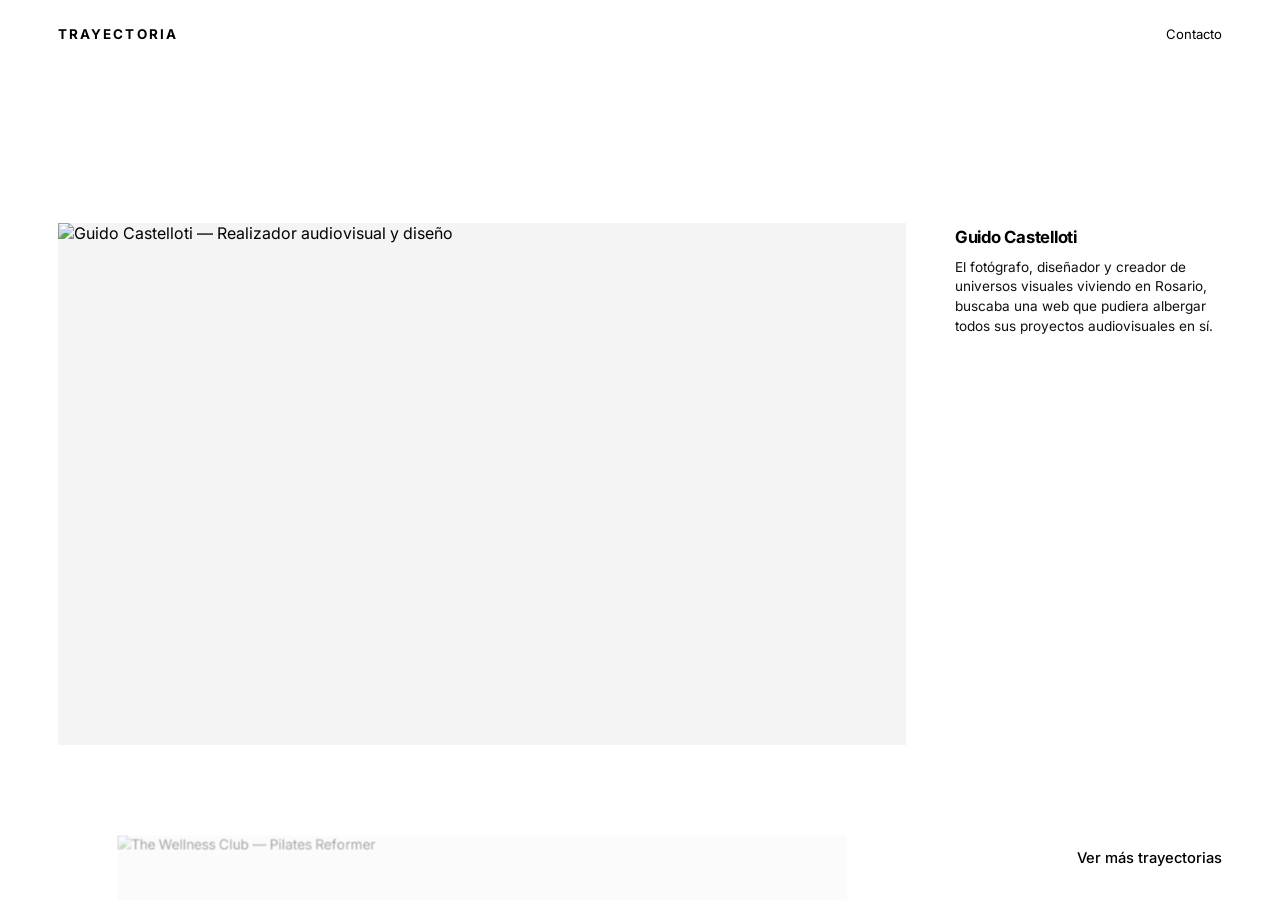
==== index.html @ 3aae2309 "feat: experiencia de pantalla fija con carrusel vertical continuo — la imagen activa se expande al c" ====
<!DOCTYPE html>
<html lang="es">
<head>
  <meta charset="UTF-8">
  <meta name="viewport" content="width=device-width, initial-scale=1.0">
  <title>TRAYECTORIA</title>
  <meta name="description" content="Diseño y desarrollo web para profesionales independientes.">

  <!-- Favicon -->
  <link rel="icon" href="data:image/svg+xml,<svg xmlns='http://www.w3.org/2000/svg' viewBox='0 0 100 100'><rect width='100' height='100' fill='%23000000'/><text y='.74em' x='50%' text-anchor='middle' font-size='65' fill='%23ffffff' font-family='sans-serif' font-weight='bold'>T</text></svg>">

  <!-- Google Fonts: Inter -->
  <link rel="preconnect" href="https://fonts.googleapis.com">
  <link rel="preconnect" href="https://fonts.gstatic.com" crossorigin>
  <link href="https://fonts.googleapis.com/css2?family=Inter:wght@400;500;600;700&display=swap" rel="stylesheet">

  <link rel="stylesheet" href="css/styles.css?v=2026.slider.1">
</head>
<body class="slider-body">

  <!-- HEADER MINIMALISTA FIJO -->
  <header class="site-header">
    <div class="header-inner">
      <a href="/" class="brand-logo">TRAYECTORIA</a>
      <button class="nav-contact-btn" id="btnHeaderContact" aria-label="Abrir contacto">Contacto</button>
    </div>
  </header>

  <!-- ESCENARIO PRINCIPAL (VIEWPORT FIJO SIN SCROLL DE PÁGINA) -->
  <main class="slider-stage" id="sliderStage">
    <div class="slides-track" id="slidesTrack">

      <!-- SLIDE 0: GUIDO CASTELLOTI -->
      <section class="slide-row is-active" data-index="0" data-url="https://trayectoriaweb.github.io/Guido-Castelloti-web/">
        <div class="slide-media-wrap" role="button" tabindex="0" aria-label="Visitar sitio de Guido Castelloti">
          <img 
            src="https://images.unsplash.com/photo-1509281373149-e957c6296406?auto=format&fit=crop&w=1600&q=88" 
            alt="Guido Castelloti — Realizador audiovisual y diseño" 
            class="slide-img"
            loading="eager"
          >
        </div>
        <div class="slide-info">
          <h2 class="slide-client-name">Guido Castelloti</h2>
          <p class="slide-client-desc">
            El fotógrafo, diseñador y creador de universos visuales viviendo en Rosario, buscaba una web que pudiera albergar todos sus proyectos audiovisuales en sí.
          </p>
        </div>
      </section>

      <!-- SLIDE 1: THE WELLNESS CLUB -->
      <section class="slide-row" data-index="1" data-url="https://thewellnessclub.com.ar/">
        <div class="slide-media-wrap" role="button" tabindex="0" aria-label="Visitar sitio de The Wellness Club">
          <img 
            src="https://images.unsplash.com/photo-1518611012118-696072aa579a?auto=format&fit=crop&w=1600&q=88" 
            alt="The Wellness Club — Pilates Reformer" 
            class="slide-img"
            loading="lazy"
          >
        </div>
        <div class="slide-info">
          <h2 class="slide-client-name">The Wellness Club</h2>
          <p class="slide-client-desc">
            Studio de pilates reformer y entrenamiento consciente en San Miguel. Una plataforma que traslada la atmósfera lumínica y la calidez física del espacio.
          </p>
        </div>
      </section>

      <!-- SLIDE 2: MAURIZIO DI RUSSO -->
      <section class="slide-row" data-index="2" data-url="https://angelesgoy.github.io/maurizio-di-russo/">
        <div class="slide-media-wrap" role="button" tabindex="0" aria-label="Visitar sitio de Maurizio Di Russo">
          <img 
            src="https://images.unsplash.com/photo-1507679799987-c73779587ccf?auto=format&fit=crop&w=1600&q=88" 
            alt="Maurizio Di Russo — Presencia corporativa y dossier" 
            class="slide-img"
            loading="lazy"
          >
        </div>
        <div class="slide-info">
          <h2 class="slide-client-name">Maurizio Di Russo</h2>
          <p class="slide-client-desc">
            Ejecutivo corporativo en Mobility & Data. Presencia institucional de alta autoridad y dossier curricular para comités internacionales e inversores.
          </p>
        </div>
      </section>

      <!-- SLIDE 3: JULIETA VITALE -->
      <section class="slide-row" data-index="3" data-url="https://julieta-vitale-abogada.angelesgoy.chatgpt.site/">
        <div class="slide-media-wrap" role="button" tabindex="0" aria-label="Visitar sitio de Julieta Vitale">
          <img 
            src="https://images.unsplash.com/photo-1589829545856-d10d557cf95f?auto=format&fit=crop&w=1600&q=88" 
            alt="Julieta Vitale — Abogada penalista" 
            class="slide-img"
            loading="lazy"
          >
        </div>
        <div class="slide-info">
          <h2 class="slide-client-name">Julieta Vitale</h2>
          <p class="slide-client-desc">
            Abogada penalista en Buenos Aires. Una arquitectura de respuesta inmediata y contacto directo sin jerga jurídica compleja.
          </p>
        </div>
      </section>

    </div>
  </main>

  <!-- ACCIÓN FLOTANTE AL PIE: "VER MÁS TRAYECTORIAS" (TEXTO LIMPIO SUBRAYADO EN HOVER) -->
  <aside class="action-dock">
    <button class="link-more-action" id="btnMoreTrajectories">Ver más trayectorias</button>
  </aside>

  <!-- DRAWER / PANEL MINIMALISTA: ARCHIVO DE TRAYECTORIAS Y CONTACTO -->
  <div class="drawer-backdrop" id="drawerBackdrop">
    <div class="drawer-sheet" id="drawerSheet">
      <div class="drawer-top">
        <span class="drawer-kicker">ARCHIVO DE TRAYECTORIAS</span>
        <button class="drawer-close-btn" id="btnDrawerClose" aria-label="Cerrar panel">×</button>
      </div>

      <div class="drawer-content">
        <ul class="drawer-project-list">
          <li>
            <a href="https://trayectoriaweb.github.io/Guido-Castelloti-web/" target="_blank" rel="noopener noreferrer" class="drawer-project-link">
              <span class="dp-name">Guido Castelloti</span>
              <span class="dp-cat">Realizador Audiovisual · Rosario ↗</span>
            </a>
          </li>
          <li>
            <a href="https://thewellnessclub.com.ar/" target="_blank" rel="noopener noreferrer" class="drawer-project-link">
              <span class="dp-name">The Wellness Club</span>
              <span class="dp-cat">Pilates Reformer · San Miguel ↗</span>
            </a>
          </li>
          <li>
            <a href="https://angelesgoy.github.io/maurizio-di-russo/" target="_blank" rel="noopener noreferrer" class="drawer-project-link">
              <span class="dp-name">Maurizio Di Russo</span>
              <span class="dp-cat">Corporate Mobility & Data · Buenos Aires ↗</span>
            </a>
          </li>
          <li>
            <a href="https://julieta-vitale-abogada.angelesgoy.chatgpt.site/" target="_blank" rel="noopener noreferrer" class="drawer-project-link">
              <span class="dp-name">Julieta Vitale</span>
              <span class="dp-cat">Abogada Penalista · Buenos Aires ↗</span>
            </a>
          </li>
        </ul>

        <div class="drawer-contact-box">
          <p class="dcb-title">¿Conversamos sobre tu próximo sitio web?</p>
          <div class="dcb-actions">
            <a href="https://wa.me/5491123456789?text=Hola%20Trayectoria,%20quiero%20conversar%20sobre%20mi%20sitio%20web" target="_blank" rel="noopener noreferrer" class="dcb-link">Iniciar conversación en WhatsApp ↗</a>
            <a href="mailto:hola@trayectoria.com.ar" class="dcb-link">hola@trayectoria.com.ar</a>
          </div>
        </div>
      </div>

      <footer class="drawer-foot">
        <span>TRAYECTORIA © 2026</span>
        <span>Buenos Aires · Rosario · Italia</span>
      </footer>
    </div>
  </div>

  <script src="js/app.v2.js?v=2026.slider.1"></script>
</body>
</html>
---- css/styles.css ----
/*
  ================================================================
  TRAYECTORIA — SLIDER VERTICAL CONTINUO EN VIEWPORT FIJO
  Efecto Expansión de Referencia:
  - Pantalla fija, sin scroll de página estándar.
  - La imagen central se expande totalmente al 100% con su información al lado.
  - Las imágenes anterior y posterior quedan reducidas (scale: 0.86) asomando arriba y abajo.
  - Hover con zoom suave en la imagen activa.
  - Botón de texto al costado abajo "Ver más trayectorias" (subrayado solo al hover).
  ================================================================
*/

*, *::before, *::after {
  box-sizing: border-box;
  margin: 0;
  padding: 0;
}

:root {
  --font-sans: 'Inter', -apple-system, BlinkMacSystemFont, "Segoe UI", Roboto, sans-serif;
  --c-bg: #FFFFFF;
  --c-black: #000000;
  --c-text: #111111;
  --c-muted: #777777;
  --pad-x: clamp(1.5rem, 4.5vw, 5rem);
  --header-h: 68px;
  --ease: cubic-bezier(0.16, 1, 0.3, 1);
}

html, body {
  width: 100%;
  height: 100%;
  overflow: hidden; /* Sin scrollbar nativo */
  background-color: var(--c-bg);
  color: var(--c-black);
  font-family: var(--font-sans);
  -webkit-font-smoothing: antialiased;
  -moz-osx-font-smoothing: grayscale;
}

img {
  display: block;
  width: 100%;
  height: 100%;
  object-fit: cover;
}

button {
  font-family: inherit;
  cursor: pointer;
}

/* ================================================================
   HEADER MINIMALISTA
   ================================================================ */
.site-header {
  position: fixed;
  top: 0;
  left: 0;
  right: 0;
  height: var(--header-h);
  z-index: 100;
  background-color: rgba(255, 255, 255, 0.94);
  backdrop-filter: blur(10px);
  -webkit-backdrop-filter: blur(10px);
  display: flex;
  align-items: center;
}

.header-inner {
  width: 100%;
  padding: 0 var(--pad-x);
  display: flex;
  justify-content: space-between;
  align-items: center;
}

.brand-logo {
  font-size: 0.84rem;
  font-weight: 700;
  letter-spacing: 0.16em;
  text-transform: uppercase;
  color: var(--c-black);
  text-decoration: none;
}

.nav-contact-btn {
  background: none;
  border: none;
  font-size: 0.82rem;
  font-weight: 400;
  color: var(--c-black);
  padding: 0.2rem 0;
  border-bottom: 1px solid transparent;
  transition: border-color 0.2s ease;
}

.nav-contact-btn:hover {
  border-bottom-color: var(--c-black);
}

/* ================================================================
   ESCENARIO SLIDER (VIEWPORT FIJO)
   ================================================================ */
.slider-stage {
  position: fixed;
  top: var(--header-h);
  left: 0;
  right: 0;
  bottom: 0;
  overflow: hidden;
  display: flex;
  align-items: center;
  touch-action: none; /* Control táctil mediante script */
}

.slides-track {
  width: 100%;
  position: absolute;
  top: 0;
  left: 0;
  display: flex;
  flex-direction: column;
  will-change: transform;
  transition: transform 0.82s var(--ease);
}

/* Fila individual de proyecto */
.slide-row {
  width: 100%;
  padding: 0 var(--pad-x);
  display: grid;
  grid-template-columns: 76fr 24fr;
  gap: clamp(1.8rem, 3.8vw, 4.8rem);
  align-items: flex-start;
  margin-bottom: clamp(3rem, 6vh, 5.5rem);
}

/* Marco de la imagen */
.slide-media-wrap {
  position: relative;
  width: 100%;
  height: clamp(340px, 58vh, 620px);
  overflow: hidden;
  background-color: #f4f4f4;
  cursor: pointer;
  transform-origin: center center;
  transition: transform 0.8s var(--ease), opacity 0.6s ease;
  will-change: transform, opacity;
}

.slide-img {
  width: 100%;
  height: 100%;
  object-fit: cover;
  transition: transform 0.65s var(--ease);
  will-change: transform;
}

/* ESTADO INACTIVO (Asomando reducida arriba o abajo) */
.slide-row:not(.is-active) .slide-media-wrap {
  transform: scale(0.86);
  opacity: 0.35;
  cursor: pointer;
}

.slide-row:not(.is-active) .slide-info {
  opacity: 0;
  pointer-events: none;
  transform: translateY(12px);
  transition: opacity 0.3s ease, transform 0.3s ease;
}

/* ESTADO ACTIVO (Totalmente expandida con información al lado) */
.slide-row.is-active .slide-media-wrap {
  transform: scale(1);
  opacity: 1;
}

/* Animación sutil de zoom en la imagen activa */
.slide-row.is-active .slide-media-wrap:hover .slide-img {
  transform: scale(1.035);
}

/* Columna de información al costado derecho */
.slide-info {
  display: flex;
  flex-direction: column;
  gap: 0.65rem;
  padding-top: 0.25rem;
  transition: opacity 0.5s ease 0.22s, transform 0.5s ease 0.22s;
  will-change: opacity, transform;
}

.slide-client-name {
  font-size: clamp(1.05rem, 1.25vw, 1.25rem);
  font-weight: 700;
  line-height: 1.2;
  color: var(--c-black);
  letter-spacing: -0.015em;
}

.slide-client-desc {
  font-size: clamp(0.85rem, 0.95vw, 0.96rem);
  font-weight: 400;
  line-height: 1.45;
  color: var(--c-text);
  max-width: 34ch;
}

/* ================================================================
   BOTÓN FLOTANTE AL PIE: "VER MÁS TRAYECTORIAS"
   Sin fondos, sin recuadros ni círculos — solo texto subrayado
   ================================================================ */
.action-dock {
  position: fixed;
  bottom: clamp(1.6rem, 3.2vh, 2.6rem);
  right: var(--pad-x);
  z-index: 50;
}

.link-more-action {
  background: none;
  border: none;
  font-size: clamp(0.92rem, 1.05vw, 1.05rem);
  font-weight: 500;
  color: var(--c-black);
  padding-bottom: 0.18rem;
  border-bottom: 1px solid transparent;
  transition: border-color 0.2s ease, opacity 0.2s ease;
}

.link-more-action:hover {
  border-bottom-color: var(--c-black);
}

/* ================================================================
   DRAWER MINIMALISTA DE ARCHIVO Y CONTACTO
   ================================================================ */
.drawer-backdrop {
  position: fixed;
  inset: 0;
  background-color: rgba(0, 0, 0, 0.25);
  backdrop-filter: blur(4px);
  -webkit-backdrop-filter: blur(4px);
  z-index: 200;
  opacity: 0;
  pointer-events: none;
  transition: opacity 0.35s ease;
  display: flex;
  justify-content: flex-end;
}

.drawer-backdrop.is-open {
  opacity: 1;
  pointer-events: auto;
}

.drawer-sheet {
  width: min(540px, 100vw);
  height: 100%;
  background-color: #ffffff;
  padding: clamp(2rem, 4vw, 3.5rem);
  display: flex;
  flex-direction: column;
  justify-content: space-between;
  transform: translateX(100%);
  transition: transform 0.4s var(--ease);
  overflow-y: auto;
}

.drawer-backdrop.is-open .drawer-sheet {
  transform: translateX(0);
}

.drawer-top {
  display: flex;
  justify-content: space-between;
  align-items: center;
  border-bottom: 1px solid #f0f0f0;
  padding-bottom: 1rem;
  margin-bottom: 2.5rem;
}

.drawer-kicker {
  font-size: 0.76rem;
  font-weight: 600;
  letter-spacing: 0.12em;
  color: var(--c-muted);
}

.drawer-close-btn {
  background: none;
  border: none;
  font-size: 1.8rem;
  line-height: 1;
  color: var(--c-black);
  padding: 0 0.4rem;
}

.drawer-project-list {
  list-style: none;
  display: flex;
  flex-direction: column;
  gap: 1.4rem;
  margin-bottom: 3rem;
}

.drawer-project-link {
  display: flex;
  flex-direction: column;
  gap: 0.2rem;
  text-decoration: none;
  border-bottom: 1px solid #f5f5f5;
  padding-bottom: 0.8rem;
  transition: transform 0.2s ease;
}

.drawer-project-link:hover {
  transform: translateX(4px);
}

.dp-name {
  font-size: 1.15rem;
  font-weight: 700;
  color: var(--c-black);
}

.dp-cat {
  font-size: 0.82rem;
  color: var(--c-muted);
}

.drawer-contact-box {
  background-color: #fafafa;
  padding: 1.8rem;
  display: flex;
  flex-direction: column;
  gap: 1rem;
  margin-bottom: 2rem;
}

.dcb-title {
  font-size: 1.05rem;
  font-weight: 600;
  color: var(--c-black);
}

.dcb-actions {
  display: flex;
  flex-direction: column;
  gap: 0.6rem;
}

.dcb-link {
  font-size: 0.92rem;
  color: var(--c-black);
  text-decoration: none;
  border-bottom: 1px solid #e0e0e0;
  padding-bottom: 0.2rem;
  width: fit-content;
  transition: border-color 0.2s ease;
}

.dcb-link:hover {
  border-bottom-color: var(--c-black);
}

.drawer-foot {
  display: flex;
  justify-content: space-between;
  font-size: 0.74rem;
  color: var(--c-muted);
  border-top: 1px solid #f0f0f0;
  padding-top: 1.2rem;
}

/* ================================================================
   RESPONSIVE (MÓVILES)
   ================================================================ */
@media (max-width: 860px) {
  .slide-row {
    grid-template-columns: 1fr;
    gap: 1.2rem;
  }

  .slide-media-wrap {
    height: clamp(280px, 45vh, 400px);
  }

  .slide-row:not(.is-active) .slide-media-wrap {
    transform: scale(0.9);
  }

  .action-dock {
    left: var(--pad-x);
    right: auto;
  }
}
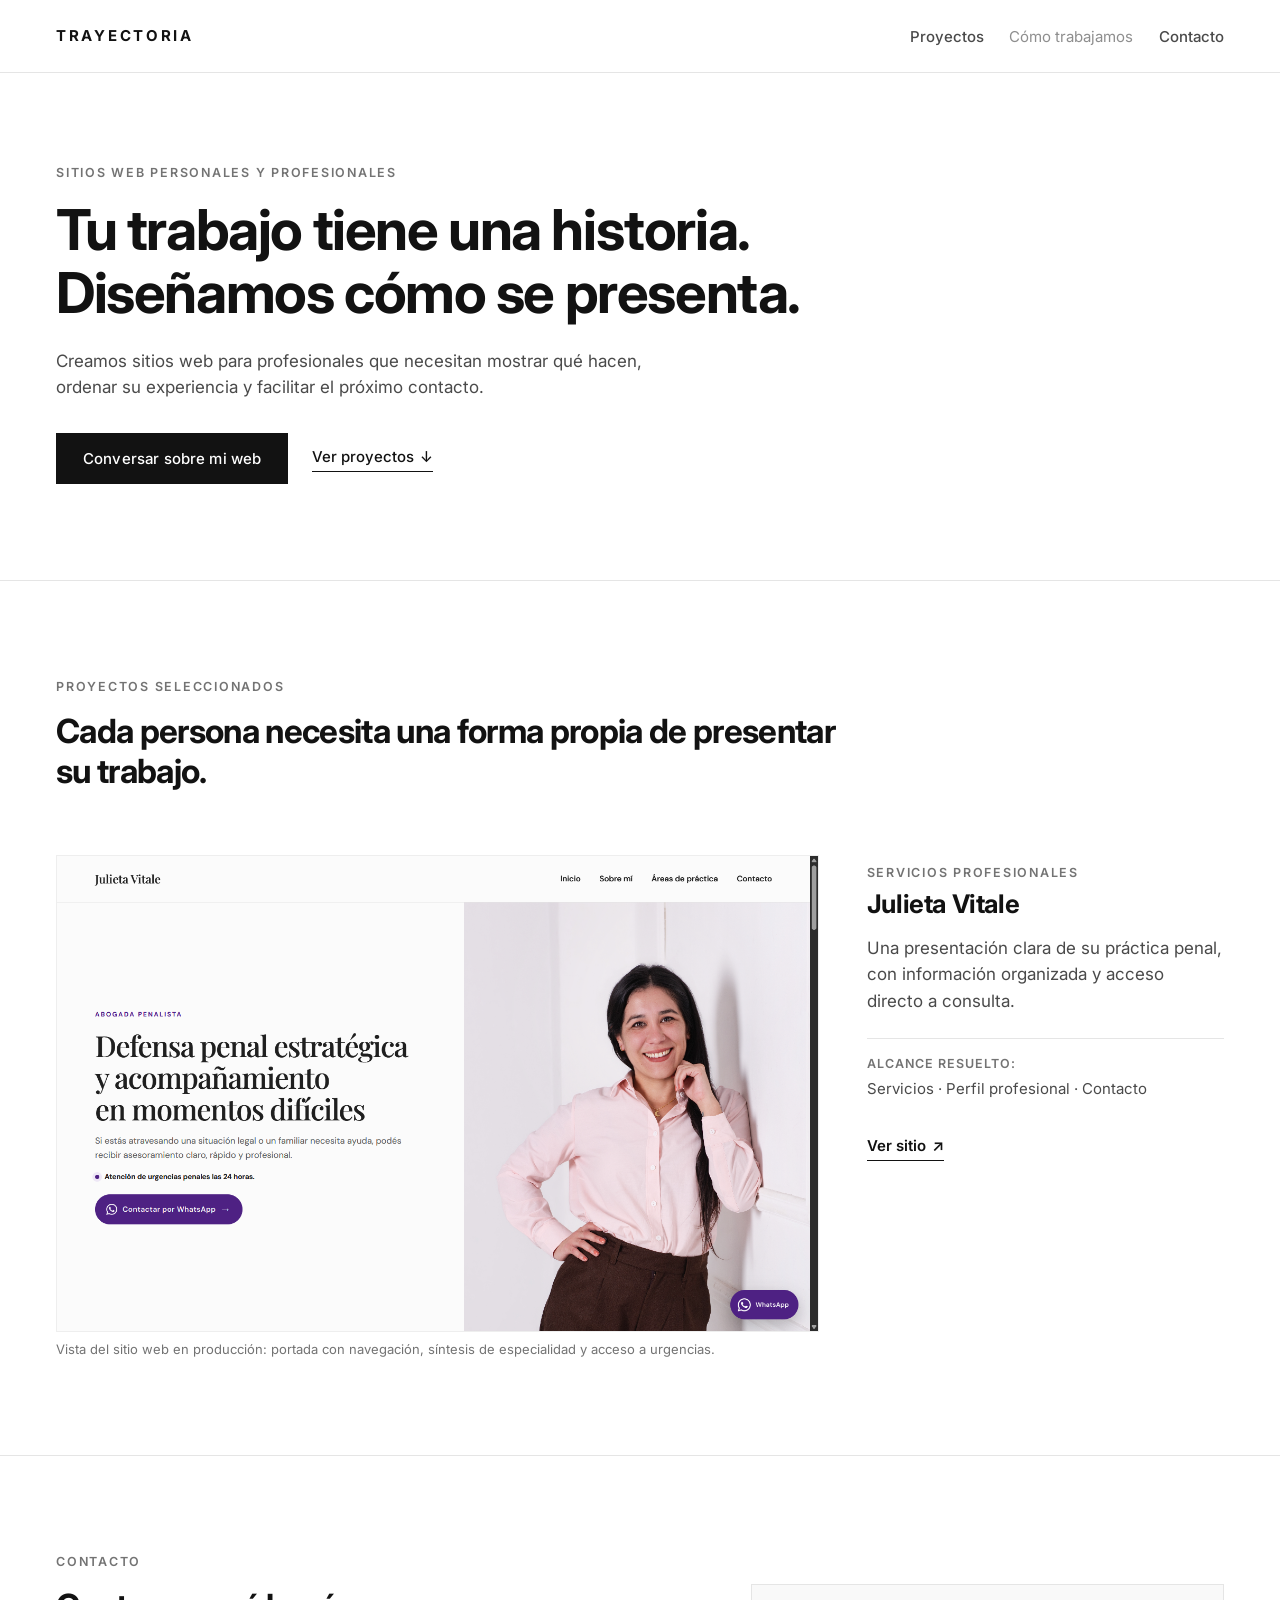
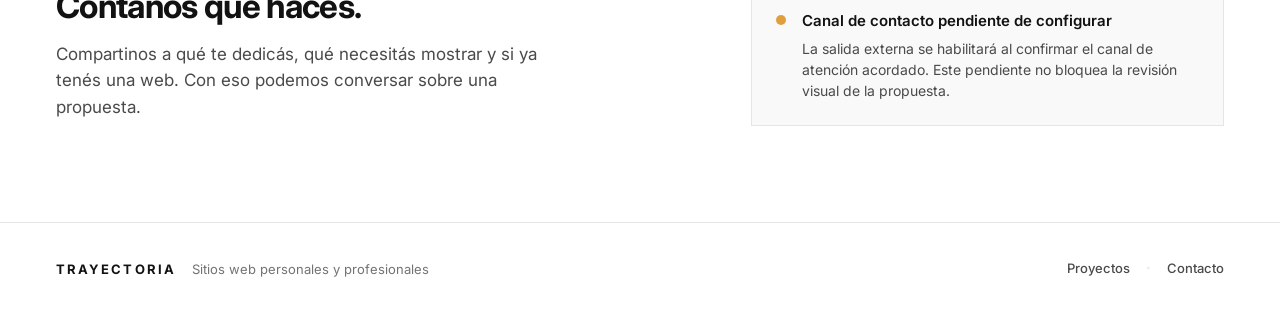
==== commit e95ffd98: "feat: Entrega A — encabezado, apertura editorial y ficha de Julieta Vitale con captura real" ====
--- a/index.html
+++ b/index.html
@@ -3,165 +3,186 @@
 <head>
   <meta charset="UTF-8">
   <meta name="viewport" content="width=device-width, initial-scale=1.0">
-  <title>TRAYECTORIA</title>
-  <meta name="description" content="Diseño y desarrollo web para profesionales independientes.">
+  <title>TRAYECTORIA — Sitios web personales y profesionales</title>
+  <meta name="description" content="Diseñamos cómo se presenta tu trabajo. Sitios web para profesionales independientes que necesitan ordenar su experiencia y facilitar el contacto.">
+
+  <!-- Open Graph básico -->
+  <meta property="og:title" content="TRAYECTORIA — Sitios web personales y profesionales">
+  <meta property="og:description" content="Tu trabajo tiene una historia. Diseñamos cómo se presenta.">
+  <meta property="og:type" content="website">
 
   <!-- Favicon -->
-  <link rel="icon" href="data:image/svg+xml,<svg xmlns='http://www.w3.org/2000/svg' viewBox='0 0 100 100'><rect width='100' height='100' fill='%23000000'/><text y='.74em' x='50%' text-anchor='middle' font-size='65' fill='%23ffffff' font-family='sans-serif' font-weight='bold'>T</text></svg>">
+  <link rel="icon" href="data:image/svg+xml,<svg xmlns='http://www.w3.org/2000/svg' viewBox='0 0 100 100'><rect width='100' height='100' fill='%23121212'/><text y='.74em' x='50%' text-anchor='middle' font-size='65' fill='%23ffffff' font-family='sans-serif' font-weight='700'>T</text></svg>">
 
-  <!-- Google Fonts: Inter -->
+  <!-- Google Fonts: Inter (400, 500, 600, 700) - Licencia SIL Open Font License -->
   <link rel="preconnect" href="https://fonts.googleapis.com">
   <link rel="preconnect" href="https://fonts.gstatic.com" crossorigin>
   <link href="https://fonts.googleapis.com/css2?family=Inter:wght@400;500;600;700&display=swap" rel="stylesheet">
 
-  <link rel="stylesheet" href="css/styles.css?v=2026.slider.1">
+  <!-- Estilos de Entrega A -->
+  <link rel="stylesheet" href="css/styles.css?v=2026.entrega-a.1">
 </head>
-<body class="slider-body">
+<body>
 
-  <!-- HEADER MINIMALISTA FIJO -->
-  <header class="site-header">
-    <div class="header-inner">
-      <a href="/" class="brand-logo">TRAYECTORIA</a>
-      <button class="nav-contact-btn" id="btnHeaderContact" aria-label="Abrir contacto">Contacto</button>
+  <!-- ==================== ENCABEZADO ==================== -->
+  <header class="site-header" role="banner">
+    <div class="header-inner container">
+      <a href="#" class="brand-logo" aria-label="TRAYECTORIA — Ir al inicio">
+        TRAYECTORIA
+      </a>
+
+      <nav class="site-nav" aria-label="Navegación principal">
+        <ul class="nav-list">
+          <li><a href="#proyectos" class="nav-link">Proyectos</a></li>
+          <li class="nav-item-pending"><span class="nav-pending" title="Sección programada para la Entrega B">Cómo trabajamos</span></li>
+          <li><a href="#contacto" class="nav-link">Contacto</a></li>
+        </ul>
+      </nav>
     </div>
   </header>
 
-  <!-- ESCENARIO PRINCIPAL (VIEWPORT FIJO SIN SCROLL DE PÁGINA) -->
-  <main class="slider-stage" id="sliderStage">
-    <div class="slides-track" id="slidesTrack">
+  <!-- ==================== CONTENIDO PRINCIPAL ==================== -->
+  <main id="contenido">
 
-      <!-- SLIDE 0: GUIDO CASTELLOTI -->
-      <section class="slide-row is-active" data-index="0" data-url="https://trayectoriaweb.github.io/Guido-Castelloti-web/">
-        <div class="slide-media-wrap" role="button" tabindex="0" aria-label="Visitar sitio de Guido Castelloti">
-          <img 
-            src="https://images.unsplash.com/photo-1509281373149-e957c6296406?auto=format&fit=crop&w=1600&q=88" 
-            alt="Guido Castelloti — Realizador audiovisual y diseño" 
-            class="slide-img"
-            loading="eager"
-          >
-        </div>
-        <div class="slide-info">
-          <h2 class="slide-client-name">Guido Castelloti</h2>
-          <p class="slide-client-desc">
-            El fotógrafo, diseñador y creador de universos visuales viviendo en Rosario, buscaba una web que pudiera albergar todos sus proyectos audiovisuales en sí.
+    <!-- APERTURA / HERO -->
+    <section class="section-hero" aria-labelledby="hero-title">
+      <div class="container hero-grid">
+        <div class="hero-content">
+          <p class="section-kicker">SITIOS WEB PERSONALES Y PROFESIONALES</p>
+          
+          <h1 id="hero-title" class="hero-title">
+            <span class="hero-line">Tu trabajo tiene una historia.</span>
+            <span class="hero-line">Diseñamos cómo se presenta.</span>
+          </h1>
+
+          <p class="hero-lead">
+            Creamos sitios web para profesionales que necesitan mostrar qué hacen, ordenar su experiencia y facilitar el próximo contacto.
           </p>
-        </div>
-      </section>
 
-      <!-- SLIDE 1: THE WELLNESS CLUB -->
-      <section class="slide-row" data-index="1" data-url="https://thewellnessclub.com.ar/">
-        <div class="slide-media-wrap" role="button" tabindex="0" aria-label="Visitar sitio de The Wellness Club">
-          <img 
-            src="https://images.unsplash.com/photo-1518611012118-696072aa579a?auto=format&fit=crop&w=1600&q=88" 
-            alt="The Wellness Club — Pilates Reformer" 
-            class="slide-img"
-            loading="lazy"
-          >
-        </div>
-        <div class="slide-info">
-          <h2 class="slide-client-name">The Wellness Club</h2>
-          <p class="slide-client-desc">
-            Studio de pilates reformer y entrenamiento consciente en San Miguel. Una plataforma que traslada la atmósfera lumínica y la calidez física del espacio.
-          </p>
-        </div>
-      </section>
-
-      <!-- SLIDE 2: MAURIZIO DI RUSSO -->
-      <section class="slide-row" data-index="2" data-url="https://angelesgoy.github.io/maurizio-di-russo/">
-        <div class="slide-media-wrap" role="button" tabindex="0" aria-label="Visitar sitio de Maurizio Di Russo">
-          <img 
-            src="https://images.unsplash.com/photo-1507679799987-c73779587ccf?auto=format&fit=crop&w=1600&q=88" 
-            alt="Maurizio Di Russo — Presencia corporativa y dossier" 
-            class="slide-img"
-            loading="lazy"
-          >
-        </div>
-        <div class="slide-info">
-          <h2 class="slide-client-name">Maurizio Di Russo</h2>
-          <p class="slide-client-desc">
-            Ejecutivo corporativo en Mobility & Data. Presencia institucional de alta autoridad y dossier curricular para comités internacionales e inversores.
-          </p>
-        </div>
-      </section>
-
-      <!-- SLIDE 3: JULIETA VITALE -->
-      <section class="slide-row" data-index="3" data-url="https://julieta-vitale-abogada.angelesgoy.chatgpt.site/">
-        <div class="slide-media-wrap" role="button" tabindex="0" aria-label="Visitar sitio de Julieta Vitale">
-          <img 
-            src="https://images.unsplash.com/photo-1589829545856-d10d557cf95f?auto=format&fit=crop&w=1600&q=88" 
-            alt="Julieta Vitale — Abogada penalista" 
-            class="slide-img"
-            loading="lazy"
-          >
-        </div>
-        <div class="slide-info">
-          <h2 class="slide-client-name">Julieta Vitale</h2>
-          <p class="slide-client-desc">
-            Abogada penalista en Buenos Aires. Una arquitectura de respuesta inmediata y contacto directo sin jerga jurídica compleja.
-          </p>
-        </div>
-      </section>
-
-    </div>
-  </main>
-
-  <!-- ACCIÓN FLOTANTE AL PIE: "VER MÁS TRAYECTORIAS" (TEXTO LIMPIO SUBRAYADO EN HOVER) -->
-  <aside class="action-dock">
-    <button class="link-more-action" id="btnMoreTrajectories">Ver más trayectorias</button>
-  </aside>
-
-  <!-- DRAWER / PANEL MINIMALISTA: ARCHIVO DE TRAYECTORIAS Y CONTACTO -->
-  <div class="drawer-backdrop" id="drawerBackdrop">
-    <div class="drawer-sheet" id="drawerSheet">
-      <div class="drawer-top">
-        <span class="drawer-kicker">ARCHIVO DE TRAYECTORIAS</span>
-        <button class="drawer-close-btn" id="btnDrawerClose" aria-label="Cerrar panel">×</button>
-      </div>
-
-      <div class="drawer-content">
-        <ul class="drawer-project-list">
-          <li>
-            <a href="https://trayectoriaweb.github.io/Guido-Castelloti-web/" target="_blank" rel="noopener noreferrer" class="drawer-project-link">
-              <span class="dp-name">Guido Castelloti</span>
-              <span class="dp-cat">Realizador Audiovisual · Rosario ↗</span>
-            </a>
-          </li>
-          <li>
-            <a href="https://thewellnessclub.com.ar/" target="_blank" rel="noopener noreferrer" class="drawer-project-link">
-              <span class="dp-name">The Wellness Club</span>
-              <span class="dp-cat">Pilates Reformer · San Miguel ↗</span>
-            </a>
-          </li>
-          <li>
-            <a href="https://angelesgoy.github.io/maurizio-di-russo/" target="_blank" rel="noopener noreferrer" class="drawer-project-link">
-              <span class="dp-name">Maurizio Di Russo</span>
-              <span class="dp-cat">Corporate Mobility & Data · Buenos Aires ↗</span>
-            </a>
-          </li>
-          <li>
-            <a href="https://julieta-vitale-abogada.angelesgoy.chatgpt.site/" target="_blank" rel="noopener noreferrer" class="drawer-project-link">
-              <span class="dp-name">Julieta Vitale</span>
-              <span class="dp-cat">Abogada Penalista · Buenos Aires ↗</span>
-            </a>
-          </li>
-        </ul>
-
-        <div class="drawer-contact-box">
-          <p class="dcb-title">¿Conversamos sobre tu próximo sitio web?</p>
-          <div class="dcb-actions">
-            <a href="https://wa.me/5491123456789?text=Hola%20Trayectoria,%20quiero%20conversar%20sobre%20mi%20sitio%20web" target="_blank" rel="noopener noreferrer" class="dcb-link">Iniciar conversación en WhatsApp ↗</a>
-            <a href="mailto:hola@trayectoria.com.ar" class="dcb-link">hola@trayectoria.com.ar</a>
+          <div class="hero-actions">
+            <a href="#contacto" class="btn-primary">Conversar sobre mi web</a>
+            <a href="#proyectos" class="link-secondary">Ver proyectos <span aria-hidden="true">↓</span></a>
           </div>
         </div>
       </div>
+    </section>
 
-      <footer class="drawer-foot">
-        <span>TRAYECTORIA © 2026</span>
-        <span>Buenos Aires · Rosario · Italia</span>
-      </footer>
+    <!-- PROYECTOS SELECCIONADOS (ENTREGA A: INTRODUCCIÓN + FICHA JULIETA VITALE) -->
+    <section class="section-projects" id="proyectos" aria-labelledby="projects-title">
+      <div class="container">
+        
+        <!-- Encabezado de sección -->
+        <header class="projects-header">
+          <p class="section-kicker">PROYECTOS SELECCIONADOS</p>
+          <h2 id="projects-title" class="projects-intro">
+            Cada persona necesita una forma propia de presentar su trabajo.
+          </h2>
+        </header>
+
+        <!-- Ficha 01: Julieta Vitale -->
+        <article class="project-entry" aria-labelledby="project-julieta-title">
+          
+          <!-- Captura real de la web diseñada -->
+          <div class="project-visual">
+            <a 
+              href="https://angelesgoy.github.io/julieta-vitale-abogada/" 
+              target="_blank" 
+              rel="noopener noreferrer" 
+              class="project-image-link"
+              aria-label="Ver sitio web de Julieta Vitale en una pestaña nueva"
+            >
+              <img 
+                src="img/proyectos/julieta-vitale-web.png" 
+                alt="Captura real del sitio web de Julieta Vitale — Abogada Penalista" 
+                class="project-image"
+                width="1440"
+                height="900"
+                loading="eager"
+              >
+            </a>
+            <p class="project-caption">
+              Vista del sitio web en producción: portada con navegación, síntesis de especialidad y acceso a urgencias.
+            </p>
+          </div>
+
+          <!-- Información editorial de la ficha -->
+          <div class="project-details">
+            <span class="project-category">SERVICIOS PROFESIONALES</span>
+            
+            <h3 id="project-julieta-title" class="project-name">
+              Julieta Vitale
+            </h3>
+
+            <p class="project-summary">
+              Una presentación clara de su práctica penal, con información organizada y acceso directo a consulta.
+            </p>
+
+            <p class="project-scope">
+              <span class="scope-label">Alcance resuelto:</span>
+              Servicios · Perfil profesional · Contacto
+            </p>
+
+            <div class="project-action-wrap">
+              <a 
+                href="https://angelesgoy.github.io/julieta-vitale-abogada/" 
+                target="_blank" 
+                rel="noopener noreferrer" 
+                class="link-action"
+              >
+                Ver sitio <span aria-hidden="true" class="arrow-glyph">↗</span>
+              </a>
+            </div>
+          </div>
+
+        </article>
+
+      </div>
+    </section>
+
+    <!-- CONTACTO (ESTADO PENDIENTE SEGÚN BRIEF) -->
+    <section class="section-contact" id="contacto" aria-labelledby="contact-title">
+      <div class="container contact-container">
+        
+        <div class="contact-header">
+          <p class="section-kicker">CONTACTO</p>
+          <h2 id="contact-title" class="contact-title">Contanos qué hacés.</h2>
+          <p class="contact-lead">
+            Compartinos a qué te dedicás, qué necesitás mostrar y si ya tenés una web. Con eso podemos conversar sobre una propuesta.
+          </p>
+        </div>
+
+        <!-- Aviso transparente de estado de la entrega -->
+        <div class="contact-notice" role="note" aria-label="Estado del canal de contacto">
+          <div class="notice-indicator" aria-hidden="true"></div>
+          <div class="notice-content">
+            <strong class="notice-title">Canal de contacto pendiente de configurar</strong>
+            <p class="notice-text">
+              La salida externa se habilitará al confirmar el canal de atención acordado. Este pendiente no bloquea la revisión visual de la propuesta.
+            </p>
+          </div>
+        </div>
+
+      </div>
+    </section>
+
+  </main>
+
+  <!-- ==================== PIE DE PÁGINA ==================== -->
+  <footer class="site-footer" role="contentinfo">
+    <div class="container footer-inner">
+      <div class="footer-brand">
+        <span class="footer-logo">TRAYECTORIA</span>
+        <span class="footer-desc">Sitios web personales y profesionales</span>
+      </div>
+
+      <div class="footer-nav">
+        <a href="#proyectos" class="footer-link">Proyectos</a>
+        <span class="footer-sep" aria-hidden="true">·</span>
+        <a href="#contacto" class="footer-link">Contacto</a>
+      </div>
     </div>
-  </div>
+  </footer>
 
-  <script src="js/app.v2.js?v=2026.slider.1"></script>
+  <script src="js/app.js?v=2026.entrega-a.1"></script>
 </body>
 </html>
--- a/css/styles.css
+++ b/css/styles.css
@@ -1,399 +1,650 @@
 /*
   ================================================================
-  TRAYECTORIA — SLIDER VERTICAL CONTINUO EN VIEWPORT FIJO
-  Efecto Expansión de Referencia:
-  - Pantalla fija, sin scroll de página estándar.
-  - La imagen central se expande totalmente al 100% con su información al lado.
-  - Las imágenes anterior y posterior quedan reducidas (scale: 0.86) asomando arriba y abajo.
-  - Hover con zoom suave en la imagen activa.
-  - Botón de texto al costado abajo "Ver más trayectorias" (subrayado solo al hover).
+  TRAYECTORIA — Sistema de Diseño Editorial v0.1 (Entrega A)
+  Especificación: TRAYECTORIA-brief-v01.md & prompt-antigravity-v01
+  
+  Principios:
+  - Blanco puro, jerarquía tipográfica sin estridencias
+  - Retícula de 12 columnas en escritorio; una columna ordenada en móvil
+  - Tipografía sans-serif Inter (SIL Open Font License) en 3 pesos: 400, 500, 700
+  - Sin degradados decorativos, sin sombras voluminosas, sin tarjetas redondeadas forzadas
+  - Scroll vertical nativo y respeto a reducción de movimiento
   ================================================================
 */
 
+:root {
+  /* Paleta cromática editorial */
+  --c-bg:          #FFFFFF;
+  --c-bg-subtle:   #F9F9F9;
+  --c-ink:         #121212; /* Texto principal suave */
+  --c-ink-mid:     #4A4A4A; /* Lectura secundaria */
+  --c-ink-muted:   #737373; /* Etiquetas, metadatos y notas */
+  --c-hairline:    #E5E5E5; /* Divisores y bordes sutiles */
+  --c-hairline-img:#EEEEEE;
+  
+  /* Tipografía */
+  --font-sans: 'Inter', -apple-system, BlinkMacSystemFont, "Segoe UI", Roboto, sans-serif;
+
+  /* Escala tipográfica ajustada */
+  --type-display: clamp(2.125rem, 4.4vw, 4.15rem); /* 34px móvil a 66px escritorio */
+  --type-section: clamp(1.45rem, 2.6vw, 2.35rem);   /* 23px móvil a 37px escritorio */
+  --type-title:   clamp(1.35rem, 2.0vw, 1.9rem);    /* 21.6px a 30px */
+  --type-body:    clamp(1.0625rem, 1.15vw, 1.1875rem); /* 17px a 19px */
+  --type-small:   0.9375rem; /* 15px */
+  --type-kicker:  0.78125rem; /* 12.5px */
+
+  /* Interlineados */
+  --leading-tight:   1.12;
+  --leading-display: 1.18;
+  --leading-body:    1.55;
+
+  /* Escala de espaciado modular (8, 16, 24, 32, 48, 64, 96 px) */
+  --space-8:   8px;
+  --space-16: 16px;
+  --space-24: 24px;
+  --space-32: 32px;
+  --space-48: 48px;
+  --space-64: 64px;
+  --space-96: 96px;
+
+  /* Márgenes de contenedor (48–64 px escritorio, 20–24 px móvil) */
+  --container-max: 1280px;
+  --pad-x: clamp(20px, 4.5vw, 56px);
+
+  /* Transición discreta */
+  --transition-fast: 0.18s ease;
+}
+
+/* ================================================================
+   RESET Y BASES
+   ================================================================ */
 *, *::before, *::after {
   box-sizing: border-box;
   margin: 0;
   padding: 0;
 }
 
-:root {
-  --font-sans: 'Inter', -apple-system, BlinkMacSystemFont, "Segoe UI", Roboto, sans-serif;
-  --c-bg: #FFFFFF;
-  --c-black: #000000;
-  --c-text: #111111;
-  --c-muted: #777777;
-  --pad-x: clamp(1.5rem, 4.5vw, 5rem);
-  --header-h: 68px;
-  --ease: cubic-bezier(0.16, 1, 0.3, 1);
-}
-
-html, body {
-  width: 100%;
-  height: 100%;
-  overflow: hidden; /* Sin scrollbar nativo */
-  background-color: var(--c-bg);
-  color: var(--c-black);
-  font-family: var(--font-sans);
+html {
+  font-size: 16px;
+  scroll-behavior: smooth;
   -webkit-font-smoothing: antialiased;
   -moz-osx-font-smoothing: grayscale;
+  background-color: var(--c-bg);
+  color: var(--c-ink);
+}
+
+body {
+  background-color: var(--c-bg);
+  color: var(--c-ink);
+  font-family: var(--font-sans);
+  font-weight: 400;
+  font-size: var(--type-body);
+  line-height: var(--leading-body);
+  overflow-x: hidden;
+  width: 100%;
 }
 
 img {
   display: block;
+  max-width: 100%;
+  height: auto;
+}
+
+a {
+  color: inherit;
+  text-decoration: none;
+}
+
+h1, h2, h3, h4, p {
+  word-break: normal;
+  overflow-wrap: break-word;
+}
+
+/* Enfoque accesible visible */
+a:focus-visible,
+button:focus-visible {
+  outline: 2px solid var(--c-ink);
+  outline-offset: 3px;
+}
+
+/* Reducción de movimiento */
+@media (prefers-reduced-motion: reduce) {
+  html {
+    scroll-behavior: auto;
+  }
+  *, *::before, *::after {
+    animation-duration: 0.01ms !important;
+    animation-iteration-count: 1 !important;
+    transition-duration: 0.01ms !important;
+  }
+}
+
+/* ================================================================
+   CONTENEDOR
+   ================================================================ */
+.container {
   width: 100%;
-  height: 100%;
+  max-width: var(--container-max);
+  margin-left: auto;
+  margin-right: auto;
+  padding-left: var(--pad-x);
+  padding-right: var(--pad-x);
+}
+
+/* Antetítulos / Kickers */
+.section-kicker {
+  font-size: var(--type-kicker);
+  font-weight: 600;
+  letter-spacing: 0.14em;
+  text-transform: uppercase;
+  color: var(--c-ink-muted);
+  margin-bottom: var(--space-16);
+}
+
+/* ================================================================
+   ENCABEZADO
+   ================================================================ */
+.site-header {
+  width: 100%;
+  background-color: var(--c-bg);
+  border-bottom: 1px solid var(--c-hairline);
+  position: sticky;
+  top: 0;
+  z-index: 50;
+}
+
+.header-inner {
+  height: 72px;
+  display: flex;
+  justify-content: space-between;
+  align-items: center;
+  gap: var(--space-16);
+}
+
+.brand-logo {
+  font-size: 0.9375rem;
+  font-weight: 700;
+  letter-spacing: 0.18em;
+  text-transform: uppercase;
+  color: var(--c-ink);
+  white-space: nowrap;
+  flex-shrink: 0;
+}
+
+.site-nav {
+  display: flex;
+  align-items: center;
+  flex-shrink: 0;
+}
+
+.nav-list {
+  display: flex;
+  align-items: center;
+  gap: clamp(1rem, 2vw, 2.5rem);
+  list-style: none;
+}
+
+.nav-link {
+  font-size: var(--type-small);
+  font-weight: 500;
+  color: var(--c-ink-mid);
+  border-bottom: 1px solid transparent;
+  padding-bottom: 2px;
+  white-space: nowrap;
+  transition: color var(--transition-fast), border-color var(--transition-fast);
+}
+
+.nav-link:hover {
+  color: var(--c-ink);
+  border-color: var(--c-ink);
+}
+
+/* Elemento de navegación pendiente reportado */
+.nav-pending {
+  font-size: var(--type-small);
+  font-weight: 400;
+  color: var(--c-ink-muted);
+  cursor: default;
+  opacity: 0.8;
+  white-space: nowrap;
+}
+
+@media (max-width: 680px) {
+  .site-header {
+    height: 64px;
+  }
+
+  .brand-logo {
+    font-size: 0.85rem;
+    letter-spacing: 0.14em;
+  }
+
+  .nav-list {
+    gap: 1.15rem;
+  }
+
+  .nav-link {
+    font-size: 0.85rem;
+  }
+
+  /* Ocultar elemento pendiente en móvil para no apiñar el encabezado */
+  .nav-item-pending {
+    display: none;
+  }
+}
+
+/* ================================================================
+   SECCIÓN DE APERTURA (HERO)
+   ================================================================ */
+.section-hero {
+  padding-top: clamp(var(--space-48), 7vw, var(--space-96));
+  padding-bottom: clamp(var(--space-64), 9vw, var(--space-96));
+  border-bottom: 1px solid var(--c-hairline);
+}
+
+/* Móvil: una columna limpia */
+.hero-grid {
+  display: block;
+}
+
+/* Escritorio: retícula de 12 columnas */
+@media (min-width: 900px) {
+  .hero-grid {
+    display: grid;
+    grid-template-columns: repeat(12, 1fr);
+    column-gap: var(--space-24);
+  }
+
+  .hero-content {
+    grid-column: 1 / span 11; /* Titular en 8–11 columnas según brief */
+  }
+}
+
+.hero-title {
+  font-size: var(--type-display);
+  font-weight: 700;
+  line-height: var(--leading-tight);
+  letter-spacing: -0.025em;
+  color: var(--c-ink);
+  margin-bottom: var(--space-24);
+}
+
+.hero-line {
+  display: block; /* Mantiene la coherencia de las dos ideas de apertura */
+}
+
+.hero-lead {
+  font-size: var(--type-body);
+  line-height: var(--leading-body);
+  color: var(--c-ink-mid);
+  max-width: 54ch; /* Ancho de lectura acotado */
+  margin-bottom: var(--space-32);
+}
+
+.hero-actions {
+  display: flex;
+  align-items: center;
+  gap: var(--space-24);
+  flex-wrap: wrap;
+}
+
+/* Botón principal sólido */
+.btn-primary {
+  display: inline-flex;
+  align-items: center;
+  justify-content: center;
+  background-color: var(--c-ink);
+  color: var(--c-bg);
+  font-size: var(--type-small);
+  font-weight: 500;
+  letter-spacing: 0.01em;
+  padding: 13px 26px;
+  border: 1px solid var(--c-ink);
+  transition: background-color var(--transition-fast), color var(--transition-fast);
+}
+
+.btn-primary:hover {
+  background-color: #2D2D2D;
+  border-color: #2D2D2D;
+}
+
+/* Enlace secundario */
+.link-secondary {
+  display: inline-flex;
+  align-items: center;
+  gap: 6px;
+  font-size: var(--type-small);
+  font-weight: 500;
+  color: var(--c-ink);
+  border-bottom: 1px solid var(--c-ink);
+  padding-bottom: 2px;
+  transition: opacity var(--transition-fast);
+}
+
+.link-secondary:hover {
+  opacity: 0.65;
+}
+
+/* ================================================================
+   SECCIÓN PROYECTOS SELECCIONADOS
+   ================================================================ */
+.section-projects {
+  padding-top: clamp(var(--space-64), 9vw, var(--space-96));
+  padding-bottom: clamp(var(--space-64), 10vw, var(--space-96));
+  border-bottom: 1px solid var(--c-hairline);
+}
+
+.projects-header {
+  margin-bottom: clamp(var(--space-48), 6vw, var(--space-64));
+}
+
+.projects-intro {
+  font-size: var(--type-section);
+  font-weight: 700;
+  line-height: var(--leading-display);
+  letter-spacing: -0.02em;
+  color: var(--c-ink);
+  max-width: 36ch;
+}
+
+/* Ficha del proyecto: móvil (una columna) / escritorio (12 columnas) */
+.project-entry {
+  display: flex;
+  flex-direction: column;
+  gap: var(--space-24);
+}
+
+@media (min-width: 900px) {
+  .project-entry {
+    display: grid;
+    grid-template-columns: repeat(12, 1fr);
+    column-gap: clamp(var(--space-24), 4vw, var(--space-48));
+    row-gap: var(--space-32);
+    align-items: flex-start;
+  }
+
+  .project-visual {
+    grid-column: 1 / span 8; /* Imagen legible y ancha */
+  }
+
+  .project-details {
+    grid-column: 9 / span 4;
+    padding-top: var(--space-8);
+  }
+}
+
+.project-image-link {
+  display: block;
+  background-color: var(--c-bg-subtle);
+  border: 1px solid var(--c-hairline-img);
+  overflow: hidden;
+  position: relative;
+  transition: border-color var(--transition-fast);
+}
+
+.project-image-link:hover {
+  border-color: #D4D4D4;
+}
+
+.project-image {
+  width: 100%;
+  height: auto;
+  aspect-ratio: 16 / 10;
   object-fit: cover;
-}
-
-button {
-  font-family: inherit;
-  cursor: pointer;
-}
-
-/* ================================================================
-   HEADER MINIMALISTA
-   ================================================================ */
-.site-header {
-  position: fixed;
-  top: 0;
-  left: 0;
-  right: 0;
-  height: var(--header-h);
-  z-index: 100;
-  background-color: rgba(255, 255, 255, 0.94);
-  backdrop-filter: blur(10px);
-  -webkit-backdrop-filter: blur(10px);
-  display: flex;
-  align-items: center;
-}
-
-.header-inner {
-  width: 100%;
-  padding: 0 var(--pad-x);
+  object-position: top center;
+  transition: opacity var(--transition-fast);
+}
+
+.project-image-link:hover .project-image {
+  opacity: 0.96;
+}
+
+.project-caption {
+  font-size: 0.8125rem;
+  color: var(--c-ink-muted);
+  line-height: 1.45;
+  margin-top: var(--space-8);
+}
+
+/* Columna de detalles de la ficha */
+.project-details {
+  display: flex;
+  flex-direction: column;
+}
+
+.project-category {
+  font-size: var(--type-kicker);
+  font-weight: 600;
+  letter-spacing: 0.14em;
+  text-transform: uppercase;
+  color: var(--c-ink-muted);
+  margin-bottom: var(--space-8);
+}
+
+.project-name {
+  font-size: var(--type-title);
+  font-weight: 700;
+  line-height: var(--leading-tight);
+  letter-spacing: -0.015em;
+  color: var(--c-ink);
+  margin-bottom: var(--space-16);
+}
+
+.project-summary {
+  font-size: var(--type-body);
+  line-height: var(--leading-body);
+  color: var(--c-ink-mid);
+  margin-bottom: var(--space-24);
+}
+
+.project-scope {
+  font-size: var(--type-small);
+  line-height: 1.5;
+  color: var(--c-ink-mid);
+  border-top: 1px solid var(--c-hairline);
+  padding-top: var(--space-16);
+  margin-bottom: var(--space-24);
+}
+
+.scope-label {
+  display: block;
+  font-size: var(--type-kicker);
+  font-weight: 600;
+  letter-spacing: 0.08em;
+  text-transform: uppercase;
+  color: var(--c-ink-muted);
+  margin-bottom: 4px;
+}
+
+.project-action-wrap {
+  padding-top: var(--space-8);
+}
+
+.link-action {
+  display: inline-flex;
+  align-items: center;
+  gap: 6px;
+  font-size: var(--type-small);
+  font-weight: 600;
+  color: var(--c-ink);
+  border-bottom: 1px solid var(--c-ink);
+  padding-bottom: 2px;
+  transition: opacity var(--transition-fast);
+}
+
+.link-action:hover {
+  opacity: 0.65;
+}
+
+.arrow-glyph {
+  font-size: 1.05em;
+  line-height: 1;
+}
+
+/* ================================================================
+   SECCIÓN CONTACTO
+   ================================================================ */
+.section-contact {
+  padding-top: clamp(var(--space-64), 9vw, var(--space-96));
+  padding-bottom: clamp(var(--space-64), 10vw, var(--space-96));
+  background-color: var(--c-bg);
+}
+
+.contact-container {
+  display: flex;
+  flex-direction: column;
+  gap: var(--space-32);
+}
+
+@media (min-width: 900px) {
+  .contact-container {
+    display: grid;
+    grid-template-columns: repeat(12, 1fr);
+    column-gap: var(--space-24);
+    row-gap: var(--space-32);
+  }
+
+  .contact-header {
+    grid-column: 1 / span 7;
+  }
+
+  .contact-notice {
+    grid-column: 8 / span 5;
+    margin-top: var(--space-32);
+  }
+}
+
+.contact-title {
+  font-size: var(--type-section);
+  font-weight: 700;
+  line-height: var(--leading-tight);
+  letter-spacing: -0.02em;
+  color: var(--c-ink);
+  margin-bottom: var(--space-16);
+}
+
+.contact-lead {
+  font-size: var(--type-body);
+  line-height: var(--leading-body);
+  color: var(--c-ink-mid);
+  max-width: 48ch;
+}
+
+/* Tarjeta informativa de canal pendiente */
+.contact-notice {
+  background-color: var(--c-bg-subtle);
+  border: 1px solid var(--c-hairline);
+  padding: var(--space-24);
+  display: flex;
+  gap: var(--space-16);
+  align-items: flex-start;
+}
+
+.notice-indicator {
+  width: 10px;
+  height: 10px;
+  border-radius: 50%;
+  background-color: #E09F3E; /* Indicador sutil de pendiente */
+  flex-shrink: 0;
+  margin-top: 6px;
+}
+
+.notice-content {
+  display: flex;
+  flex-direction: column;
+  gap: 6px;
+}
+
+.notice-title {
+  font-size: var(--type-small);
+  font-weight: 600;
+  color: var(--c-ink);
+}
+
+.notice-text {
+  font-size: 0.875rem;
+  line-height: 1.5;
+  color: var(--c-ink-mid);
+}
+
+/* ================================================================
+   PIE DE PÁGINA
+   ================================================================ */
+.site-footer {
+  border-top: 1px solid var(--c-hairline);
+  padding: var(--space-32) 0;
+  background-color: var(--c-bg);
+}
+
+.footer-inner {
   display: flex;
   justify-content: space-between;
   align-items: center;
-}
-
-.brand-logo {
-  font-size: 0.84rem;
+  flex-wrap: wrap;
+  gap: var(--space-16);
+}
+
+.footer-brand {
+  display: flex;
+  align-items: center;
+  gap: var(--space-16);
+  flex-wrap: wrap;
+}
+
+.footer-logo {
+  font-size: 0.8125rem;
   font-weight: 700;
   letter-spacing: 0.16em;
   text-transform: uppercase;
-  color: var(--c-black);
-  text-decoration: none;
-}
-
-.nav-contact-btn {
-  background: none;
-  border: none;
-  font-size: 0.82rem;
-  font-weight: 400;
-  color: var(--c-black);
-  padding: 0.2rem 0;
+  color: var(--c-ink);
+}
+
+.footer-desc {
+  font-size: 0.8125rem;
+  color: var(--c-ink-muted);
+}
+
+.footer-nav {
+  display: flex;
+  align-items: center;
+  gap: var(--space-16);
+}
+
+.footer-link {
+  font-size: 0.8125rem;
+  font-weight: 500;
+  color: var(--c-ink-mid);
   border-bottom: 1px solid transparent;
-  transition: border-color 0.2s ease;
-}
-
-.nav-contact-btn:hover {
-  border-bottom-color: var(--c-black);
-}
-
-/* ================================================================
-   ESCENARIO SLIDER (VIEWPORT FIJO)
-   ================================================================ */
-.slider-stage {
-  position: fixed;
-  top: var(--header-h);
-  left: 0;
-  right: 0;
-  bottom: 0;
-  overflow: hidden;
-  display: flex;
-  align-items: center;
-  touch-action: none; /* Control táctil mediante script */
-}
-
-.slides-track {
-  width: 100%;
-  position: absolute;
-  top: 0;
-  left: 0;
-  display: flex;
-  flex-direction: column;
-  will-change: transform;
-  transition: transform 0.82s var(--ease);
-}
-
-/* Fila individual de proyecto */
-.slide-row {
-  width: 100%;
-  padding: 0 var(--pad-x);
-  display: grid;
-  grid-template-columns: 76fr 24fr;
-  gap: clamp(1.8rem, 3.8vw, 4.8rem);
-  align-items: flex-start;
-  margin-bottom: clamp(3rem, 6vh, 5.5rem);
-}
-
-/* Marco de la imagen */
-.slide-media-wrap {
-  position: relative;
-  width: 100%;
-  height: clamp(340px, 58vh, 620px);
-  overflow: hidden;
-  background-color: #f4f4f4;
-  cursor: pointer;
-  transform-origin: center center;
-  transition: transform 0.8s var(--ease), opacity 0.6s ease;
-  will-change: transform, opacity;
-}
-
-.slide-img {
-  width: 100%;
-  height: 100%;
-  object-fit: cover;
-  transition: transform 0.65s var(--ease);
-  will-change: transform;
-}
-
-/* ESTADO INACTIVO (Asomando reducida arriba o abajo) */
-.slide-row:not(.is-active) .slide-media-wrap {
-  transform: scale(0.86);
-  opacity: 0.35;
-  cursor: pointer;
-}
-
-.slide-row:not(.is-active) .slide-info {
-  opacity: 0;
-  pointer-events: none;
-  transform: translateY(12px);
-  transition: opacity 0.3s ease, transform 0.3s ease;
-}
-
-/* ESTADO ACTIVO (Totalmente expandida con información al lado) */
-.slide-row.is-active .slide-media-wrap {
-  transform: scale(1);
-  opacity: 1;
-}
-
-/* Animación sutil de zoom en la imagen activa */
-.slide-row.is-active .slide-media-wrap:hover .slide-img {
-  transform: scale(1.035);
-}
-
-/* Columna de información al costado derecho */
-.slide-info {
-  display: flex;
-  flex-direction: column;
-  gap: 0.65rem;
-  padding-top: 0.25rem;
-  transition: opacity 0.5s ease 0.22s, transform 0.5s ease 0.22s;
-  will-change: opacity, transform;
-}
-
-.slide-client-name {
-  font-size: clamp(1.05rem, 1.25vw, 1.25rem);
-  font-weight: 700;
-  line-height: 1.2;
-  color: var(--c-black);
-  letter-spacing: -0.015em;
-}
-
-.slide-client-desc {
-  font-size: clamp(0.85rem, 0.95vw, 0.96rem);
-  font-weight: 400;
-  line-height: 1.45;
-  color: var(--c-text);
-  max-width: 34ch;
-}
-
-/* ================================================================
-   BOTÓN FLOTANTE AL PIE: "VER MÁS TRAYECTORIAS"
-   Sin fondos, sin recuadros ni círculos — solo texto subrayado
-   ================================================================ */
-.action-dock {
-  position: fixed;
-  bottom: clamp(1.6rem, 3.2vh, 2.6rem);
-  right: var(--pad-x);
-  z-index: 50;
-}
-
-.link-more-action {
-  background: none;
-  border: none;
-  font-size: clamp(0.92rem, 1.05vw, 1.05rem);
-  font-weight: 500;
-  color: var(--c-black);
-  padding-bottom: 0.18rem;
-  border-bottom: 1px solid transparent;
-  transition: border-color 0.2s ease, opacity 0.2s ease;
-}
-
-.link-more-action:hover {
-  border-bottom-color: var(--c-black);
-}
-
-/* ================================================================
-   DRAWER MINIMALISTA DE ARCHIVO Y CONTACTO
-   ================================================================ */
-.drawer-backdrop {
-  position: fixed;
-  inset: 0;
-  background-color: rgba(0, 0, 0, 0.25);
-  backdrop-filter: blur(4px);
-  -webkit-backdrop-filter: blur(4px);
-  z-index: 200;
-  opacity: 0;
-  pointer-events: none;
-  transition: opacity 0.35s ease;
-  display: flex;
-  justify-content: flex-end;
-}
-
-.drawer-backdrop.is-open {
-  opacity: 1;
-  pointer-events: auto;
-}
-
-.drawer-sheet {
-  width: min(540px, 100vw);
-  height: 100%;
-  background-color: #ffffff;
-  padding: clamp(2rem, 4vw, 3.5rem);
-  display: flex;
-  flex-direction: column;
-  justify-content: space-between;
-  transform: translateX(100%);
-  transition: transform 0.4s var(--ease);
-  overflow-y: auto;
-}
-
-.drawer-backdrop.is-open .drawer-sheet {
-  transform: translateX(0);
-}
-
-.drawer-top {
-  display: flex;
-  justify-content: space-between;
-  align-items: center;
-  border-bottom: 1px solid #f0f0f0;
-  padding-bottom: 1rem;
-  margin-bottom: 2.5rem;
-}
-
-.drawer-kicker {
-  font-size: 0.76rem;
-  font-weight: 600;
-  letter-spacing: 0.12em;
-  color: var(--c-muted);
-}
-
-.drawer-close-btn {
-  background: none;
-  border: none;
-  font-size: 1.8rem;
-  line-height: 1;
-  color: var(--c-black);
-  padding: 0 0.4rem;
-}
-
-.drawer-project-list {
-  list-style: none;
-  display: flex;
-  flex-direction: column;
-  gap: 1.4rem;
-  margin-bottom: 3rem;
-}
-
-.drawer-project-link {
-  display: flex;
-  flex-direction: column;
-  gap: 0.2rem;
-  text-decoration: none;
-  border-bottom: 1px solid #f5f5f5;
-  padding-bottom: 0.8rem;
-  transition: transform 0.2s ease;
-}
-
-.drawer-project-link:hover {
-  transform: translateX(4px);
-}
-
-.dp-name {
-  font-size: 1.15rem;
-  font-weight: 700;
-  color: var(--c-black);
-}
-
-.dp-cat {
-  font-size: 0.82rem;
-  color: var(--c-muted);
-}
-
-.drawer-contact-box {
-  background-color: #fafafa;
-  padding: 1.8rem;
-  display: flex;
-  flex-direction: column;
-  gap: 1rem;
-  margin-bottom: 2rem;
-}
-
-.dcb-title {
-  font-size: 1.05rem;
-  font-weight: 600;
-  color: var(--c-black);
-}
-
-.dcb-actions {
-  display: flex;
-  flex-direction: column;
-  gap: 0.6rem;
-}
-
-.dcb-link {
-  font-size: 0.92rem;
-  color: var(--c-black);
-  text-decoration: none;
-  border-bottom: 1px solid #e0e0e0;
-  padding-bottom: 0.2rem;
-  width: fit-content;
-  transition: border-color 0.2s ease;
-}
-
-.dcb-link:hover {
-  border-bottom-color: var(--c-black);
-}
-
-.drawer-foot {
-  display: flex;
-  justify-content: space-between;
-  font-size: 0.74rem;
-  color: var(--c-muted);
-  border-top: 1px solid #f0f0f0;
-  padding-top: 1.2rem;
-}
-
-/* ================================================================
-   RESPONSIVE (MÓVILES)
-   ================================================================ */
-@media (max-width: 860px) {
-  .slide-row {
-    grid-template-columns: 1fr;
-    gap: 1.2rem;
-  }
-
-  .slide-media-wrap {
-    height: clamp(280px, 45vh, 400px);
-  }
-
-  .slide-row:not(.is-active) .slide-media-wrap {
-    transform: scale(0.9);
-  }
-
-  .action-dock {
-    left: var(--pad-x);
-    right: auto;
-  }
-}
+  padding-bottom: 1px;
+  transition: color var(--transition-fast), border-color var(--transition-fast);
+}
+
+.footer-link:hover {
+  color: var(--c-ink);
+  border-color: var(--c-ink);
+}
+
+.footer-sep {
+  color: var(--c-hairline);
+}
+
+/* ================================================================
+   RESPONSIVE MÓVIL (< 768px)
+   ================================================================ */
+@media (max-width: 767px) {
+  .hero-actions {
+    flex-direction: column;
+    align-items: flex-start;
+    gap: var(--space-16);
+  }
+
+  .btn-primary {
+    width: 100%;
+  }
+
+  .footer-inner {
+    flex-direction: column;
+    align-items: flex-start;
+    gap: var(--space-16);
+  }
+}
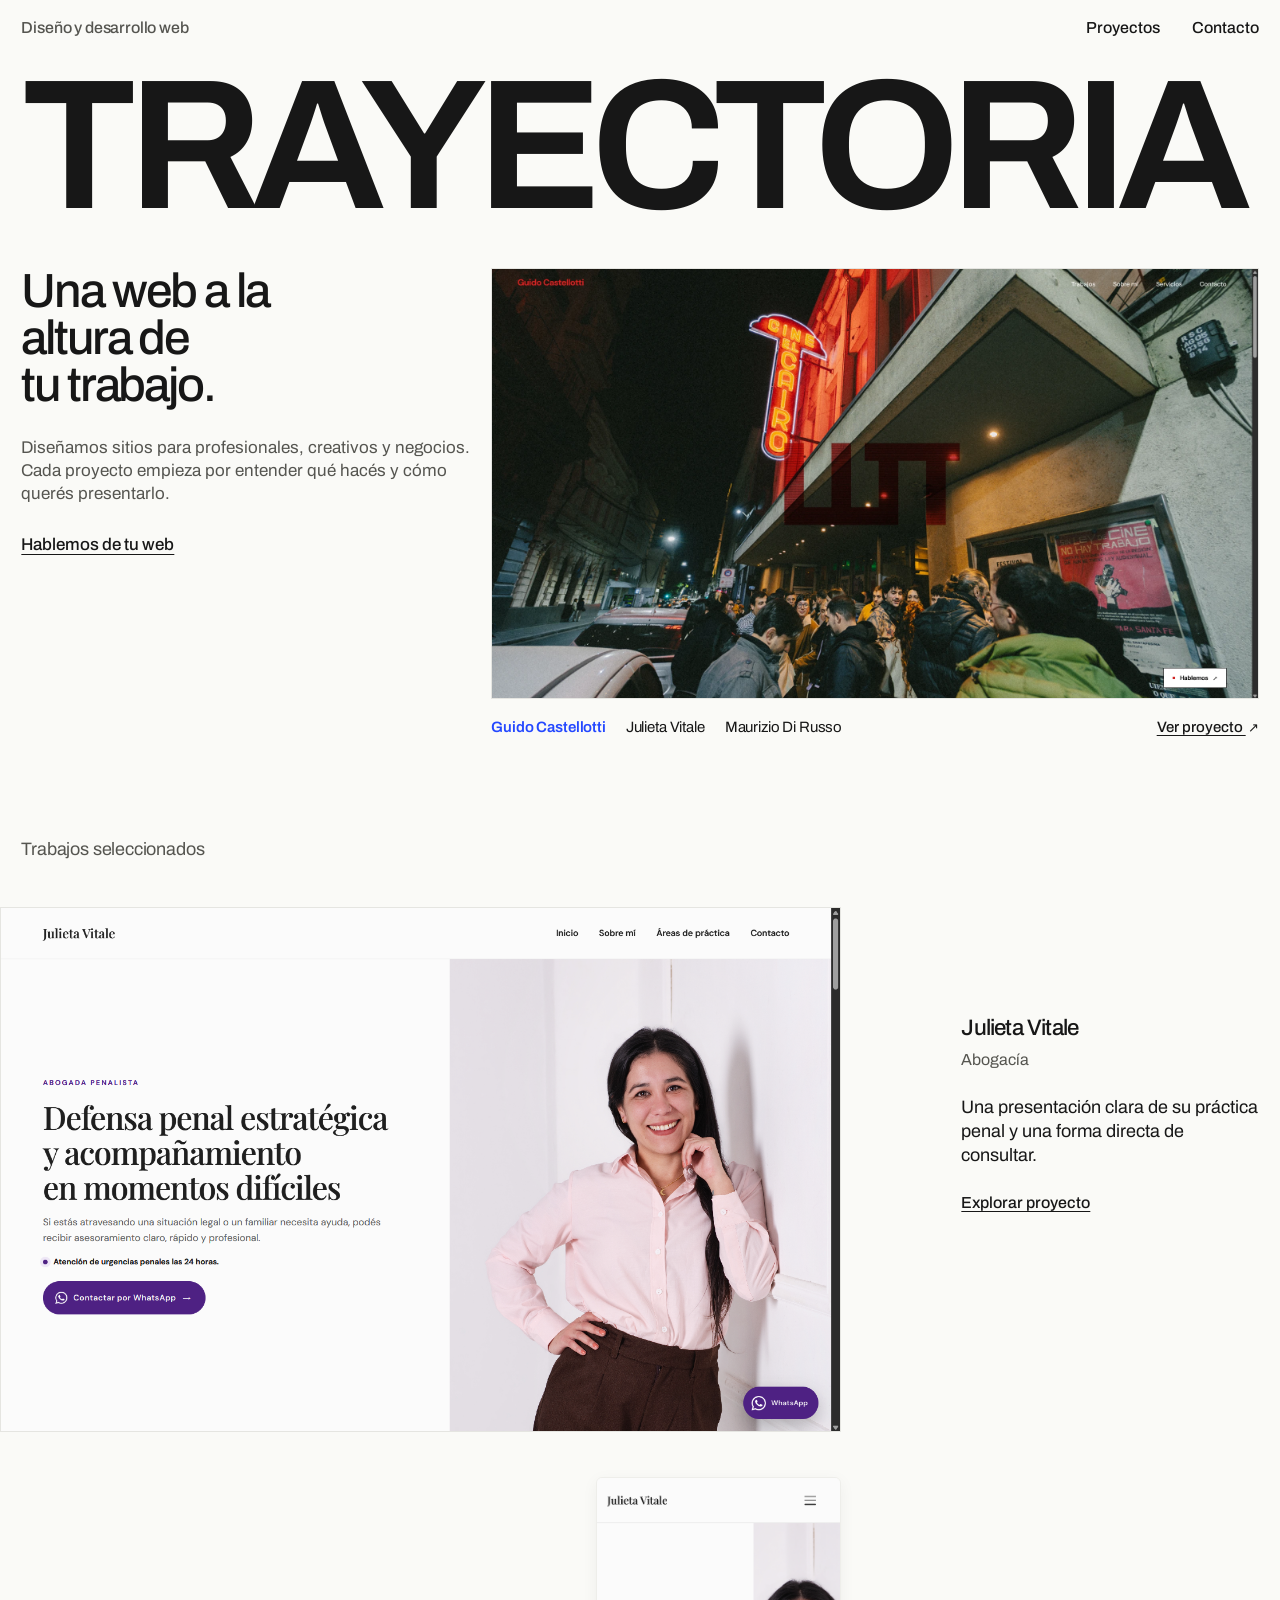
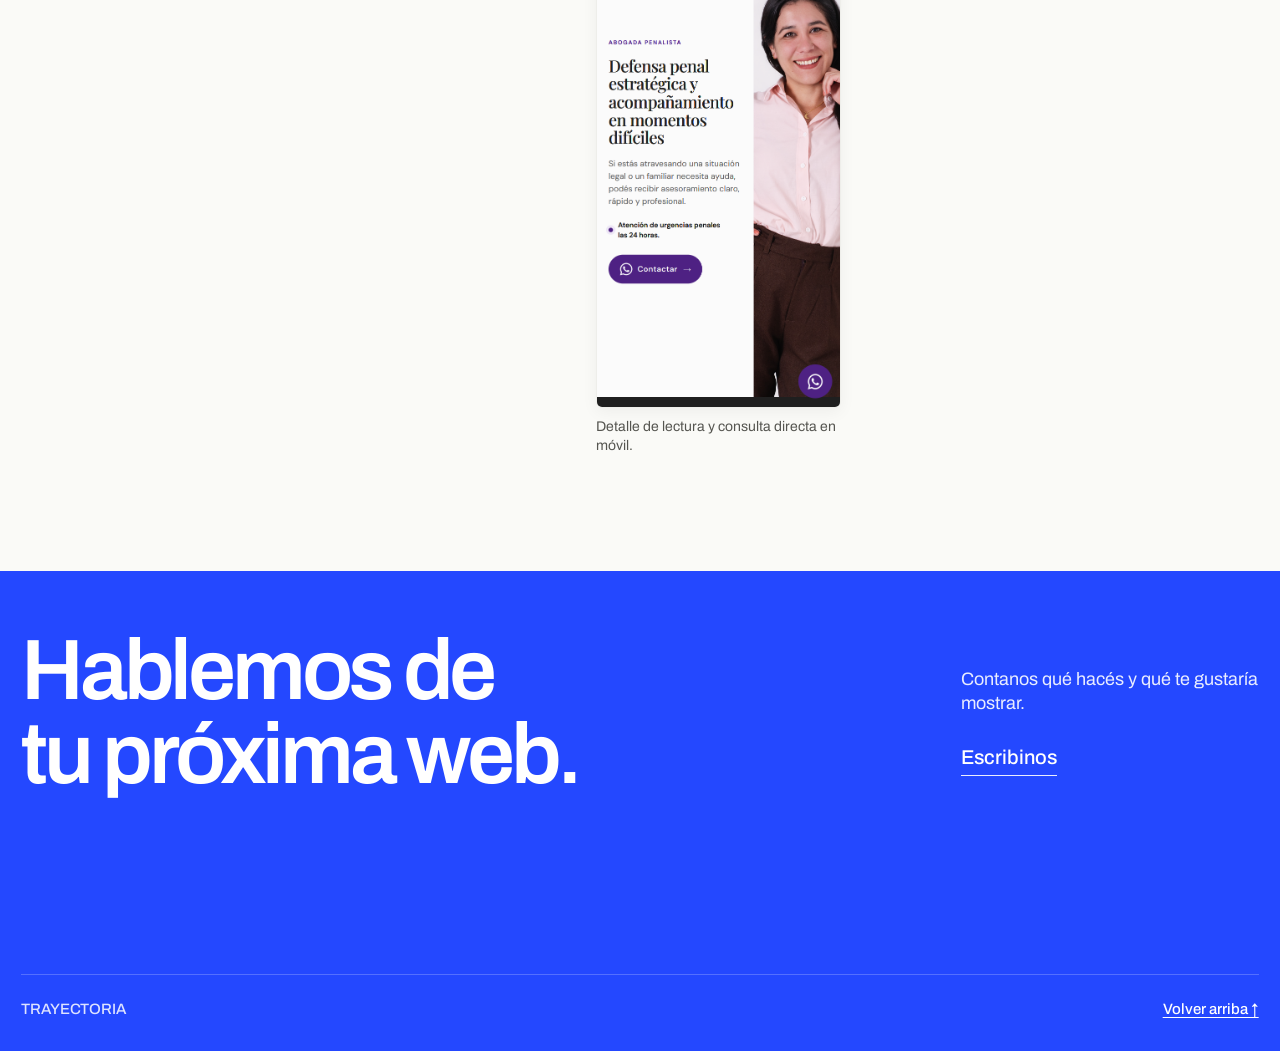
==== commit 5870d0d5: "Primer corte visual v02: apertura con selector, Julieta y contacto" ====
--- a/index.html
+++ b/index.html
@@ -3,38 +3,34 @@
 <head>
   <meta charset="UTF-8">
   <meta name="viewport" content="width=device-width, initial-scale=1.0">
-  <title>TRAYECTORIA — Sitios web personales y profesionales</title>
-  <meta name="description" content="Diseñamos cómo se presenta tu trabajo. Sitios web para profesionales independientes que necesitan ordenar su experiencia y facilitar el contacto.">
-
-  <!-- Open Graph básico -->
-  <meta property="og:title" content="TRAYECTORIA — Sitios web personales y profesionales">
-  <meta property="og:description" content="Tu trabajo tiene una historia. Diseñamos cómo se presenta.">
+  <title>TRAYECTORIA — Una web a la altura de tu trabajo</title>
+  <meta name="description" content="Diseñamos sitios para profesionales, creativos y negocios. Cada proyecto empieza por entender qué hacés y cómo querés presentarlo.">
+
+  <!-- Open Graph -->
+  <meta property="og:title" content="TRAYECTORIA — Una web a la altura de tu trabajo">
+  <meta property="og:description" content="Diseñamos sitios para profesionales, creativos y negocios.">
   <meta property="og:type" content="website">
 
   <!-- Favicon -->
-  <link rel="icon" href="data:image/svg+xml,<svg xmlns='http://www.w3.org/2000/svg' viewBox='0 0 100 100'><rect width='100' height='100' fill='%23121212'/><text y='.74em' x='50%' text-anchor='middle' font-size='65' fill='%23ffffff' font-family='sans-serif' font-weight='700'>T</text></svg>">
-
-  <!-- Google Fonts: Inter (400, 500, 600, 700) - Licencia SIL Open Font License -->
+  <link rel="icon" href="data:image/svg+xml,<svg xmlns='http://www.w3.org/2000/svg' viewBox='0 0 100 100'><rect width='100' height='100' fill='%23171717'/><text y='.74em' x='50%' text-anchor='middle' font-size='65' fill='%23fafaf7' font-family='sans-serif' font-weight='700'>T</text></svg>">
+
+  <!-- Tipografía: Archivo Variable (Omnibus-Type) -->
   <link rel="preconnect" href="https://fonts.googleapis.com">
   <link rel="preconnect" href="https://fonts.gstatic.com" crossorigin>
-  <link href="https://fonts.googleapis.com/css2?family=Inter:wght@400;500;600;700&display=swap" rel="stylesheet">
-
-  <!-- Estilos de Entrega A -->
-  <link rel="stylesheet" href="css/styles.css?v=2026.entrega-a.1">
+  <link href="https://fonts.googleapis.com/css2?family=Archivo:ital,wdth,wght@0,100,400..700;1,100,400..700&display=swap" rel="stylesheet">
+
+  <!-- Estilos v02 -->
+  <link rel="stylesheet" href="css/styles.css?v=2026.v02.2">
 </head>
-<body>
-
-  <!-- ==================== ENCABEZADO ==================== -->
+<body id="top">
+
+  <!-- ==================== NAVEGACIÓN SUPERIOR ==================== -->
   <header class="site-header" role="banner">
-    <div class="header-inner container">
-      <a href="#" class="brand-logo" aria-label="TRAYECTORIA — Ir al inicio">
-        TRAYECTORIA
-      </a>
-
+    <div class="header-inner">
+      <span class="header-descriptor">Diseño y desarrollo web</span>
       <nav class="site-nav" aria-label="Navegación principal">
         <ul class="nav-list">
           <li><a href="#proyectos" class="nav-link">Proyectos</a></li>
-          <li class="nav-item-pending"><span class="nav-pending" title="Sección programada para la Entrega B">Cómo trabajamos</span></li>
           <li><a href="#contacto" class="nav-link">Contacto</a></li>
         </ul>
       </nav>
@@ -44,145 +40,204 @@
   <!-- ==================== CONTENIDO PRINCIPAL ==================== -->
   <main id="contenido">
 
-    <!-- APERTURA / HERO -->
+    <!-- ==================== APERTURA (HERO) ==================== -->
     <section class="section-hero" aria-labelledby="hero-title">
-      <div class="container hero-grid">
-        <div class="hero-content">
-          <p class="section-kicker">SITIOS WEB PERSONALES Y PROFESIONALES</p>
+      
+      <!-- Marca de gran escala de borde a borde -->
+      <div class="brand-strip" aria-label="TRAYECTORIA">
+        <span class="brand-display" id="brand-display" aria-hidden="true">TRAYECTORIA</span>
+        <span class="sr-only">TRAYECTORIA</span>
+      </div>
+
+      <!-- Composición desfasada: Titular/Texto a la izquierda, Medio/Selector a la derecha -->
+      <div class="hero-layout">
+        
+        <!-- Bloque editorial izquierdo -->
+        <div class="hero-statement-col">
+          <h1 id="hero-title" class="hero-statement">
+            Una web a la<br>altura de<br>tu trabajo.
+          </h1>
+
+          <p class="hero-desc">
+            Diseñamos sitios para profesionales, creativos y negocios. Cada proyecto empieza por entender qué hacés y cómo querés presentarlo.
+          </p>
+
+          <div class="hero-action-wrap">
+            <a href="#contacto" class="hero-cta-link">Hablemos de tu web</a>
+          </div>
+        </div>
+
+        <!-- Bloque multimedia derecho -->
+        <div class="hero-media-col">
           
-          <h1 id="hero-title" class="hero-title">
-            <span class="hero-line">Tu trabajo tiene una historia.</span>
-            <span class="hero-line">Diseñamos cómo se presenta.</span>
-          </h1>
-
-          <p class="hero-lead">
-            Creamos sitios web para profesionales que necesitan mostrar qué hacen, ordenar su experiencia y facilitar el próximo contacto.
-          </p>
-
-          <div class="hero-actions">
-            <a href="#contacto" class="btn-primary">Conversar sobre mi web</a>
-            <a href="#proyectos" class="link-secondary">Ver proyectos <span aria-hidden="true">↓</span></a>
-          </div>
-        </div>
+          <!-- Contenedor del medio activo (16:9) -->
+          <div class="hero-media-frame" id="hero-media-frame">
+            <img 
+              id="hero-active-image" 
+              src="img/proyectos/guido-castellotti-hero.webp" 
+              alt="Captura real del sitio web de Guido Castellotti — Fotografía y diseño" 
+              class="hero-active-img"
+              width="1920"
+              height="1080"
+              loading="eager"
+            >
+          </div>
+
+          <!-- Selector de proyectos periférico -->
+          <div class="hero-selector-bar" role="group" aria-label="Selector de proyectos destacados">
+            <div class="hero-selector-buttons">
+              <button 
+                type="button" 
+                class="selector-btn is-active" 
+                data-project="guido" 
+                aria-pressed="true"
+              >
+                Guido Castellotti
+              </button>
+              <button 
+                type="button" 
+                class="selector-btn" 
+                data-project="julieta" 
+                aria-pressed="false"
+              >
+                Julieta Vitale
+              </button>
+              <button 
+                type="button" 
+                class="selector-btn" 
+                data-project="maurizio" 
+                aria-pressed="false"
+              >
+                Maurizio Di Russo
+              </button>
+            </div>
+
+            <div class="hero-project-link-wrap">
+              <a 
+                id="hero-project-link" 
+                href="https://trayectoriaweb.github.io/Guido-Castelloti-web/" 
+                target="_blank" 
+                rel="noopener noreferrer" 
+                class="hero-project-link"
+              >
+                Ver proyecto <span class="arrow-glyph" aria-hidden="true">↗</span>
+              </a>
+            </div>
+          </div>
+
+        </div>
+
       </div>
+
     </section>
 
-    <!-- PROYECTOS SELECCIONADOS (ENTREGA A: INTRODUCCIÓN + FICHA JULIETA VITALE) -->
-    <section class="section-projects" id="proyectos" aria-labelledby="projects-title">
-      <div class="container">
+    <!-- ==================== PROYECTOS SELECCIONADOS ==================== -->
+    <section class="section-projects" id="proyectos" aria-labelledby="projects-label">
+      
+      <p id="projects-label" class="section-label">Trabajos seleccionados</p>
+
+      <!-- CASO JULIETA VITALE: Imagen a sangre y ficha derecha -->
+      <article class="project-editorial project-julieta" aria-labelledby="julieta-title">
         
-        <!-- Encabezado de sección -->
-        <header class="projects-header">
-          <p class="section-kicker">PROYECTOS SELECCIONADOS</p>
-          <h2 id="projects-title" class="projects-intro">
-            Cada persona necesita una forma propia de presentar su trabajo.
-          </h2>
-        </header>
-
-        <!-- Ficha 01: Julieta Vitale -->
-        <article class="project-entry" aria-labelledby="project-julieta-title">
+        <div class="julieta-layout">
           
-          <!-- Captura real de la web diseñada -->
-          <div class="project-visual">
+          <!-- Imagen principal a sangre (cols 1 a 16) -->
+          <div class="julieta-visual">
             <a 
               href="https://angelesgoy.github.io/julieta-vitale-abogada/" 
               target="_blank" 
               rel="noopener noreferrer" 
-              class="project-image-link"
-              aria-label="Ver sitio web de Julieta Vitale en una pestaña nueva"
+              class="julieta-media-link"
+              aria-label="Ver sitio web de Julieta Vitale en pestaña nueva"
             >
               <img 
                 src="img/proyectos/julieta-vitale-web.png" 
-                alt="Captura real del sitio web de Julieta Vitale — Abogada Penalista" 
-                class="project-image"
+                alt="Captura real del sitio web de Julieta Vitale — Abogacía" 
+                class="julieta-img"
                 width="1440"
                 height="900"
-                loading="eager"
+                loading="lazy"
               >
             </a>
-            <p class="project-caption">
-              Vista del sitio web en producción: portada con navegación, síntesis de especialidad y acceso a urgencias.
+          </div>
+
+          <!-- Ficha lateral tipo nota al margen (cols 19 a 24, desfasada hacia abajo) -->
+          <aside class="julieta-aside">
+            <h2 id="julieta-title" class="julieta-name">Julieta Vitale</h2>
+            <p class="julieta-category">Abogacía</p>
+            <p class="julieta-summary">
+              Una presentación clara de su práctica penal y una forma directa de consultar.
             </p>
-          </div>
-
-          <!-- Información editorial de la ficha -->
-          <div class="project-details">
-            <span class="project-category">SERVICIOS PROFESIONALES</span>
-            
-            <h3 id="project-julieta-title" class="project-name">
-              Julieta Vitale
-            </h3>
-
-            <p class="project-summary">
-              Una presentación clara de su práctica penal, con información organizada y acceso directo a consulta.
-            </p>
-
-            <p class="project-scope">
-              <span class="scope-label">Alcance resuelto:</span>
-              Servicios · Perfil profesional · Contacto
-            </p>
-
-            <div class="project-action-wrap">
+            <div class="julieta-action">
               <a 
                 href="https://angelesgoy.github.io/julieta-vitale-abogada/" 
                 target="_blank" 
                 rel="noopener noreferrer" 
-                class="link-action"
-              >
-                Ver sitio <span aria-hidden="true" class="arrow-glyph">↗</span>
+                class="julieta-explore-link"
+              >
+                Explorar proyecto
               </a>
             </div>
-          </div>
-
-        </article>
+          </aside>
+
+        </div>
+
+        <!-- Detalle secundario opcional: captura móvil real anclada -->
+        <div class="julieta-sub-layout">
+          <div class="julieta-mobile-detail">
+            <img 
+              src="img/proyectos/julieta-vitale-mobile.png" 
+              alt="Detalle de vista móvil del sitio de Julieta Vitale" 
+              class="julieta-mobile-img"
+              width="390"
+              height="844"
+              loading="lazy"
+            >
+            <p class="julieta-mobile-caption">Detalle de lectura y consulta directa en móvil.</p>
+          </div>
+        </div>
+
+      </article>
+
+    </section>
+
+    <!-- ==================== CIERRE DE CONTACTO ==================== -->
+    <section class="section-contact" id="contacto" aria-labelledby="contact-heading">
+      
+      <div class="contact-layout">
+        
+        <!-- Título masivo a la izquierda (cols 1 a 17) -->
+        <div class="contact-title-col">
+          <h2 id="contact-heading" class="contact-heading">
+            Hablemos de<br>tu próxima web.
+          </h2>
+        </div>
+
+        <!-- Columna derecha de contacto (cols 19 a 24) -->
+        <div class="contact-info-col">
+          <p class="contact-lead">
+            Contanos qué hacés y qué te gustaría mostrar.
+          </p>
+          
+          <div class="contact-cta-block">
+            <!-- Llamada limpia y no engañosa, sin correo inventado ni enlace roto -->
+            <span class="contact-cta-label">Escribinos</span>
+          </div>
+        </div>
 
       </div>
+
+      <!-- Pie de página integrado -->
+      <footer class="contact-footer" role="contentinfo">
+        <span class="footer-brand">TRAYECTORIA</span>
+        <a href="#top" class="footer-back-top">Volver arriba ↑</a>
+      </footer>
+
     </section>
 
-    <!-- CONTACTO (ESTADO PENDIENTE SEGÚN BRIEF) -->
-    <section class="section-contact" id="contacto" aria-labelledby="contact-title">
-      <div class="container contact-container">
-        
-        <div class="contact-header">
-          <p class="section-kicker">CONTACTO</p>
-          <h2 id="contact-title" class="contact-title">Contanos qué hacés.</h2>
-          <p class="contact-lead">
-            Compartinos a qué te dedicás, qué necesitás mostrar y si ya tenés una web. Con eso podemos conversar sobre una propuesta.
-          </p>
-        </div>
-
-        <!-- Aviso transparente de estado de la entrega -->
-        <div class="contact-notice" role="note" aria-label="Estado del canal de contacto">
-          <div class="notice-indicator" aria-hidden="true"></div>
-          <div class="notice-content">
-            <strong class="notice-title">Canal de contacto pendiente de configurar</strong>
-            <p class="notice-text">
-              La salida externa se habilitará al confirmar el canal de atención acordado. Este pendiente no bloquea la revisión visual de la propuesta.
-            </p>
-          </div>
-        </div>
-
-      </div>
-    </section>
-
   </main>
 
-  <!-- ==================== PIE DE PÁGINA ==================== -->
-  <footer class="site-footer" role="contentinfo">
-    <div class="container footer-inner">
-      <div class="footer-brand">
-        <span class="footer-logo">TRAYECTORIA</span>
-        <span class="footer-desc">Sitios web personales y profesionales</span>
-      </div>
-
-      <div class="footer-nav">
-        <a href="#proyectos" class="footer-link">Proyectos</a>
-        <span class="footer-sep" aria-hidden="true">·</span>
-        <a href="#contacto" class="footer-link">Contacto</a>
-      </div>
-    </div>
-  </footer>
-
-  <script src="js/app.js?v=2026.entrega-a.1"></script>
+  <!-- Script interactivo v02 -->
+  <script src="js/app.js?v=2026.v02.2"></script>
 </body>
 </html>
--- a/css/styles.css
+++ b/css/styles.css
@@ -1,62 +1,41 @@
 /*
   ================================================================
-  TRAYECTORIA — Sistema de Diseño Editorial v0.1 (Entrega A)
-  Especificación: TRAYECTORIA-brief-v01.md & prompt-antigravity-v01
+  TRAYECTORIA — Sistema de Diseño Editorial v0.2
+  Especificación: TRAYECTORIA-direccion-investigada-v02.md
   
-  Principios:
-  - Blanco puro, jerarquía tipográfica sin estridencias
-  - Retícula de 12 columnas en escritorio; una columna ordenada en móvil
-  - Tipografía sans-serif Inter (SIL Open Font License) en 3 pesos: 400, 500, 700
-  - Sin degradados decorativos, sin sombras voluminosas, sin tarjetas redondeadas forzadas
-  - Scroll vertical nativo y respeto a reducción de movimiento
+  Principios de composición:
+  - Lienzo a pantalla completa: sin contenedor centralizado de 1280px.
+  - Retícula adaptable de 24 columnas en escritorio, 12 en tablet, 4 en móvil.
+  - Tipografía Archivo Variable (Omnibus-Type, SIL OFL).
+  - Jerarquía asimétrica: extremos, contrastes de escala, vacío compuesto.
+  - Paleta: Blanco cálido #FAFAF7, Tinta #171717, Tinta secundaria #555550, Acento azul #2448FF.
+  - Scroll vertical nativo y respeto absoluto a prefers-reduced-motion.
   ================================================================
 */
 
 :root {
-  /* Paleta cromática editorial */
-  --c-bg:          #FFFFFF;
-  --c-bg-subtle:   #F9F9F9;
-  --c-ink:         #121212; /* Texto principal suave */
-  --c-ink-mid:     #4A4A4A; /* Lectura secundaria */
-  --c-ink-muted:   #737373; /* Etiquetas, metadatos y notas */
-  --c-hairline:    #E5E5E5; /* Divisores y bordes sutiles */
-  --c-hairline-img:#EEEEEE;
-  
+  /* Paleta cromática */
+  --c-bg:             #FAFAF7;
+  --c-text:           #171717;
+  --c-text-muted:     #555550;
+  --c-blue:           #2448FF;
+  --c-surface-subtle: #EEEEEA;
+  --c-white:          #FFFFFF;
+
   /* Tipografía */
-  --font-sans: 'Inter', -apple-system, BlinkMacSystemFont, "Segoe UI", Roboto, sans-serif;
-
-  /* Escala tipográfica ajustada */
-  --type-display: clamp(2.125rem, 4.4vw, 4.15rem); /* 34px móvil a 66px escritorio */
-  --type-section: clamp(1.45rem, 2.6vw, 2.35rem);   /* 23px móvil a 37px escritorio */
-  --type-title:   clamp(1.35rem, 2.0vw, 1.9rem);    /* 21.6px a 30px */
-  --type-body:    clamp(1.0625rem, 1.15vw, 1.1875rem); /* 17px a 19px */
-  --type-small:   0.9375rem; /* 15px */
-  --type-kicker:  0.78125rem; /* 12.5px */
-
-  /* Interlineados */
-  --leading-tight:   1.12;
-  --leading-display: 1.18;
-  --leading-body:    1.55;
-
-  /* Escala de espaciado modular (8, 16, 24, 32, 48, 64, 96 px) */
-  --space-8:   8px;
-  --space-16: 16px;
-  --space-24: 24px;
-  --space-32: 32px;
-  --space-48: 48px;
-  --space-64: 64px;
-  --space-96: 96px;
-
-  /* Márgenes de contenedor (48–64 px escritorio, 20–24 px móvil) */
-  --container-max: 1280px;
-  --pad-x: clamp(20px, 4.5vw, 56px);
-
-  /* Transición discreta */
-  --transition-fast: 0.18s ease;
+  --font-family: 'Archivo', -apple-system, BlinkMacSystemFont, "Segoe UI", Roboto, sans-serif;
+
+  /* Márgenes y espaciados de retícula */
+  --gutter: clamp(20px, 1.667vw, 40px);
+  --col-gap: 16px;
+
+  /* Curva de animación del documento v02 */
+  --ease-editorial: cubic-bezier(.22, 1, .36, 1);
+  --trans-fast: 320ms ease-out;
 }
 
 /* ================================================================
-   RESET Y BASES
+   RESET Y BASE
    ================================================================ */
 *, *::before, *::after {
   box-sizing: border-box;
@@ -70,16 +49,15 @@
   -webkit-font-smoothing: antialiased;
   -moz-osx-font-smoothing: grayscale;
   background-color: var(--c-bg);
-  color: var(--c-ink);
+  color: var(--c-text);
 }
 
 body {
   background-color: var(--c-bg);
-  color: var(--c-ink);
-  font-family: var(--font-sans);
+  color: var(--c-text);
+  font-family: var(--font-family);
   font-weight: 400;
-  font-size: var(--type-body);
-  line-height: var(--leading-body);
+  line-height: 1.35;
   overflow-x: hidden;
   width: 100%;
 }
@@ -95,19 +73,29 @@
   text-decoration: none;
 }
 
-h1, h2, h3, h4, p {
-  word-break: normal;
-  overflow-wrap: break-word;
-}
-
-/* Enfoque accesible visible */
+button {
+  font-family: inherit;
+}
+
+/* Accesibilidad */
+.sr-only {
+  position: absolute;
+  width: 1px;
+  height: 1px;
+  padding: 0;
+  margin: -1px;
+  overflow: hidden;
+  clip: rect(0, 0, 0, 0);
+  white-space: nowrap;
+  border-width: 0;
+}
+
 a:focus-visible,
 button:focus-visible {
-  outline: 2px solid var(--c-ink);
+  outline: 2px solid var(--c-blue);
   outline-offset: 3px;
 }
 
-/* Reducción de movimiento */
 @media (prefers-reduced-motion: reduce) {
   html {
     scroll-behavior: auto;
@@ -120,531 +108,690 @@
 }
 
 /* ================================================================
-   CONTENEDOR
-   ================================================================ */
-.container {
-  width: 100%;
-  max-width: var(--container-max);
-  margin-left: auto;
-  margin-right: auto;
-  padding-left: var(--pad-x);
-  padding-right: var(--pad-x);
-}
-
-/* Antetítulos / Kickers */
-.section-kicker {
-  font-size: var(--type-kicker);
-  font-weight: 600;
-  letter-spacing: 0.14em;
-  text-transform: uppercase;
-  color: var(--c-ink-muted);
-  margin-bottom: var(--space-16);
-}
-
-/* ================================================================
-   ENCABEZADO
+   1. NAVEGACIÓN SUPERIOR (PERIFÉRICA, 56PX)
    ================================================================ */
 .site-header {
   width: 100%;
+  height: 56px;
+  display: flex;
+  align-items: center;
+  padding: 0 var(--gutter);
   background-color: var(--c-bg);
-  border-bottom: 1px solid var(--c-hairline);
-  position: sticky;
-  top: 0;
   z-index: 50;
 }
 
 .header-inner {
-  height: 72px;
+  width: 100%;
   display: flex;
   justify-content: space-between;
   align-items: center;
-  gap: var(--space-16);
-}
-
-.brand-logo {
-  font-size: 0.9375rem;
-  font-weight: 700;
-  letter-spacing: 0.18em;
-  text-transform: uppercase;
-  color: var(--c-ink);
-  white-space: nowrap;
-  flex-shrink: 0;
-}
-
-.site-nav {
+}
+
+.header-descriptor {
+  font-size: 1rem;
+  font-weight: 500;
+  color: var(--c-text-muted);
+  letter-spacing: -0.01em;
+}
+
+.nav-list {
   display: flex;
   align-items: center;
-  flex-shrink: 0;
-}
-
-.nav-list {
-  display: flex;
-  align-items: center;
-  gap: clamp(1rem, 2vw, 2.5rem);
   list-style: none;
+  gap: 32px;
 }
 
 .nav-link {
-  font-size: var(--type-small);
-  font-weight: 500;
-  color: var(--c-ink-mid);
-  border-bottom: 1px solid transparent;
-  padding-bottom: 2px;
-  white-space: nowrap;
-  transition: color var(--transition-fast), border-color var(--transition-fast);
+  font-size: 1rem;
+  font-weight: 500;
+  color: var(--c-text);
+  transition: color 0.15s ease;
 }
 
 .nav-link:hover {
-  color: var(--c-ink);
-  border-color: var(--c-ink);
-}
-
-/* Elemento de navegación pendiente reportado */
-.nav-pending {
-  font-size: var(--type-small);
-  font-weight: 400;
-  color: var(--c-ink-muted);
-  cursor: default;
-  opacity: 0.8;
-  white-space: nowrap;
-}
-
-@media (max-width: 680px) {
-  .site-header {
-    height: 64px;
-  }
-
-  .brand-logo {
-    font-size: 0.85rem;
-    letter-spacing: 0.14em;
-  }
-
-  .nav-list {
-    gap: 1.15rem;
-  }
-
-  .nav-link {
-    font-size: 0.85rem;
-  }
-
-  /* Ocultar elemento pendiente en móvil para no apiñar el encabezado */
-  .nav-item-pending {
-    display: none;
-  }
+  color: var(--c-blue);
 }
 
 /* ================================================================
-   SECCIÓN DE APERTURA (HERO)
+   2. APERTURA (HERO)
    ================================================================ */
 .section-hero {
-  padding-top: clamp(var(--space-48), 7vw, var(--space-96));
-  padding-bottom: clamp(var(--space-64), 9vw, var(--space-96));
-  border-bottom: 1px solid var(--c-hairline);
-}
-
-/* Móvil: una columna limpia */
-.hero-grid {
+  width: 100%;
+  padding: 0 var(--gutter);
+  margin-top: clamp(8px, 1.2vw, 20px);
+}
+
+/* Cabecera «TRAYECTORIA» de margen a margen */
+.brand-strip {
+  width: 100%;
+  overflow: hidden;
+  line-height: 0.82;
+  user-select: none;
   display: block;
 }
 
-/* Escritorio: retícula de 12 columnas */
-@media (min-width: 900px) {
-  .hero-grid {
-    display: grid;
-    grid-template-columns: repeat(12, 1fr);
-    column-gap: var(--space-24);
-  }
-
-  .hero-content {
-    grid-column: 1 / span 11; /* Titular en 8–11 columnas según brief */
-  }
-}
-
-.hero-title {
-  font-size: var(--type-display);
-  font-weight: 700;
-  line-height: var(--leading-tight);
-  letter-spacing: -0.025em;
-  color: var(--c-ink);
-  margin-bottom: var(--space-24);
-}
-
-.hero-line {
-  display: block; /* Mantiene la coherencia de las dos ideas de apertura */
-}
-
-.hero-lead {
-  font-size: var(--type-body);
-  line-height: var(--leading-body);
-  color: var(--c-ink-mid);
-  max-width: 54ch; /* Ancho de lectura acotado */
-  margin-bottom: var(--space-32);
-}
-
-.hero-actions {
+.brand-display {
+  display: inline-block;
+  width: auto;
+  max-width: 100%;
+  font-weight: 650;
+  letter-spacing: -0.055em;
+  text-transform: uppercase;
+  color: var(--c-text);
+  white-space: nowrap;
+  line-height: 0.82;
+  font-size: clamp(2.8rem, 11.5vw, 14.8rem);
+  transform: translateY(0);
+  opacity: 1;
+  transition: opacity 650ms var(--ease-editorial), transform 650ms var(--ease-editorial);
+}
+
+/* Composición desfasada */
+.hero-layout {
+  display: grid;
+  grid-template-columns: repeat(24, 1fr);
+  column-gap: var(--col-gap);
+  align-items: start;
+  margin-top: clamp(40px, 3.5vw, 56px);
+}
+
+/* Bloque izquierdo: Frase y descripción */
+.hero-statement-col {
+  grid-column: 1 / span 9;
+  display: flex;
+  flex-direction: column;
+}
+
+.hero-statement {
+  font-size: clamp(2.5rem, 3.75vw, 4.25rem);
+  font-weight: 500;
+  line-height: 0.98;
+  letter-spacing: -0.045em;
+  color: var(--c-text);
+}
+
+.hero-desc {
+  margin-top: 28px;
+  font-size: clamp(1.0625rem, 1.1vw, 1.25rem);
+  line-height: 1.35;
+  color: var(--c-text-muted);
+  max-width: 460px;
+}
+
+.hero-action-wrap {
+  margin-top: 28px;
+}
+
+.hero-cta-link {
+  display: inline-block;
+  font-size: clamp(1.0625rem, 1.1vw, 1.25rem);
+  font-weight: 500;
+  color: var(--c-text);
+  text-decoration: underline;
+  text-underline-offset: 4px;
+  text-decoration-thickness: 1px;
+  transition: color 0.18s ease;
+}
+
+.hero-cta-link:hover {
+  color: var(--c-blue);
+}
+
+/* Bloque derecho: Medio protagonista y selector */
+.hero-media-col {
+  grid-column: 10 / span 15;
+  display: flex;
+  flex-direction: column;
+}
+
+.hero-media-frame {
+  position: relative;
+  width: 100%;
+  aspect-ratio: 16 / 9;
+  overflow: hidden;
+  background-color: var(--c-surface-subtle);
+  border: 1px solid rgba(0, 0, 0, 0.04);
+}
+
+.hero-active-img {
+  width: 100%;
+  height: 100%;
+  object-fit: cover;
+  object-position: top center;
+  display: block;
+  opacity: 1;
+  transition: opacity 320ms ease-out, transform 420ms var(--ease-editorial);
+}
+
+.hero-active-img.is-transitioning {
+  opacity: 0.15;
+}
+
+/* Barra del selector de proyectos */
+.hero-selector-bar {
+  display: flex;
+  justify-content: space-between;
+  align-items: baseline;
+  margin-top: 14px;
+  gap: 16px;
+  flex-wrap: wrap;
+}
+
+.hero-selector-buttons {
   display: flex;
   align-items: center;
-  gap: var(--space-24);
+  gap: 20px;
   flex-wrap: wrap;
 }
 
-/* Botón principal sólido */
-.btn-primary {
-  display: inline-flex;
-  align-items: center;
-  justify-content: center;
-  background-color: var(--c-ink);
-  color: var(--c-bg);
-  font-size: var(--type-small);
-  font-weight: 500;
-  letter-spacing: 0.01em;
-  padding: 13px 26px;
-  border: 1px solid var(--c-ink);
-  transition: background-color var(--transition-fast), color var(--transition-fast);
-}
-
-.btn-primary:hover {
-  background-color: #2D2D2D;
-  border-color: #2D2D2D;
-}
-
-/* Enlace secundario */
-.link-secondary {
-  display: inline-flex;
-  align-items: center;
-  gap: 6px;
-  font-size: var(--type-small);
-  font-weight: 500;
-  color: var(--c-ink);
-  border-bottom: 1px solid var(--c-ink);
-  padding-bottom: 2px;
-  transition: opacity var(--transition-fast);
-}
-
-.link-secondary:hover {
-  opacity: 0.65;
+.selector-btn {
+  background: none;
+  border: none;
+  padding: 6px 0;
+  font-size: clamp(0.9375rem, 1vw, 1.0625rem);
+  font-weight: 400;
+  color: var(--c-text);
+  cursor: pointer;
+  letter-spacing: -0.01em;
+  transition: color 0.18s ease, font-weight 0.18s ease;
+  position: relative;
+}
+
+.selector-btn:hover {
+  color: var(--c-blue);
+}
+
+.selector-btn.is-active {
+  color: var(--c-blue);
+  font-weight: 600;
+}
+
+.hero-project-link-wrap {
+  margin-left: auto;
+}
+
+.hero-project-link {
+  font-size: clamp(0.9375rem, 1vw, 1.0625rem);
+  font-weight: 500;
+  color: var(--c-text);
+  text-decoration: underline;
+  text-underline-offset: 3px;
+  text-decoration-thickness: 1px;
+  transition: color 0.18s ease;
+  white-space: nowrap;
+}
+
+.hero-project-link:hover {
+  color: var(--c-blue);
+}
+
+.arrow-glyph {
+  display: inline-block;
+  font-family: sans-serif;
+  font-size: 0.85em;
+  margin-left: 2px;
 }
 
 /* ================================================================
-   SECCIÓN PROYECTOS SELECCIONADOS
+   3. PROYECTOS SELECCIONADOS (JULIETA VITALE)
    ================================================================ */
 .section-projects {
-  padding-top: clamp(var(--space-64), 9vw, var(--space-96));
-  padding-bottom: clamp(var(--space-64), 10vw, var(--space-96));
-  border-bottom: 1px solid var(--c-hairline);
-}
-
-.projects-header {
-  margin-bottom: clamp(var(--space-48), 6vw, var(--space-64));
-}
-
-.projects-intro {
-  font-size: var(--type-section);
-  font-weight: 700;
-  line-height: var(--leading-display);
-  letter-spacing: -0.02em;
-  color: var(--c-ink);
-  max-width: 36ch;
-}
-
-/* Ficha del proyecto: móvil (una columna) / escritorio (12 columnas) */
-.project-entry {
-  display: flex;
-  flex-direction: column;
-  gap: var(--space-24);
-}
-
-@media (min-width: 900px) {
-  .project-entry {
-    display: grid;
-    grid-template-columns: repeat(12, 1fr);
-    column-gap: clamp(var(--space-24), 4vw, var(--space-48));
-    row-gap: var(--space-32);
-    align-items: flex-start;
-  }
-
-  .project-visual {
-    grid-column: 1 / span 8; /* Imagen legible y ancha */
-  }
-
-  .project-details {
-    grid-column: 9 / span 4;
-    padding-top: var(--space-8);
-  }
-}
-
-.project-image-link {
+  width: 100%;
+  padding: 0 var(--gutter);
+  margin-top: clamp(72px, 7.5vw, 120px);
+}
+
+.section-label {
+  font-size: 1.125rem;
+  font-weight: 400;
+  color: var(--c-text-muted);
+  margin-bottom: clamp(32px, 3.5vw, 48px);
+  letter-spacing: -0.01em;
+}
+
+/* Caso Julieta: Apertura editorial */
+.project-julieta {
+  width: 100%;
+}
+
+.julieta-layout {
+  display: grid;
+  grid-template-columns: repeat(24, 1fr);
+  column-gap: var(--col-gap);
+  align-items: start;
+}
+
+/* Imagen a sangre desde el borde izquierdo (cols 1 a 16) */
+.julieta-visual {
+  grid-column: 1 / span 16;
+  margin-left: calc(-1 * var(--gutter));
+  width: calc(100% + var(--gutter));
+  aspect-ratio: 16 / 10;
+  overflow: hidden;
+  background-color: var(--c-surface-subtle);
+  border: 1px solid rgba(0, 0, 0, 0.04);
+}
+
+.julieta-media-link {
   display: block;
-  background-color: var(--c-bg-subtle);
-  border: 1px solid var(--c-hairline-img);
-  overflow: hidden;
-  position: relative;
-  transition: border-color var(--transition-fast);
-}
-
-.project-image-link:hover {
-  border-color: #D4D4D4;
-}
-
-.project-image {
-  width: 100%;
-  height: auto;
-  aspect-ratio: 16 / 10;
+  width: 100%;
+  height: 100%;
+}
+
+.julieta-img {
+  width: 100%;
+  height: 100%;
   object-fit: cover;
-  object-position: top center;
-  transition: opacity var(--transition-fast);
-}
-
-.project-image-link:hover .project-image {
-  opacity: 0.96;
-}
-
-.project-caption {
-  font-size: 0.8125rem;
-  color: var(--c-ink-muted);
-  line-height: 1.45;
-  margin-top: var(--space-8);
-}
-
-/* Columna de detalles de la ficha */
-.project-details {
-  display: flex;
-  flex-direction: column;
-}
-
-.project-category {
-  font-size: var(--type-kicker);
-  font-weight: 600;
-  letter-spacing: 0.14em;
-  text-transform: uppercase;
-  color: var(--c-ink-muted);
-  margin-bottom: var(--space-8);
-}
-
-.project-name {
-  font-size: var(--type-title);
-  font-weight: 700;
-  line-height: var(--leading-tight);
-  letter-spacing: -0.015em;
-  color: var(--c-ink);
-  margin-bottom: var(--space-16);
-}
-
-.project-summary {
-  font-size: var(--type-body);
-  line-height: var(--leading-body);
-  color: var(--c-ink-mid);
-  margin-bottom: var(--space-24);
-}
-
-.project-scope {
-  font-size: var(--type-small);
-  line-height: 1.5;
-  color: var(--c-ink-mid);
-  border-top: 1px solid var(--c-hairline);
-  padding-top: var(--space-16);
-  margin-bottom: var(--space-24);
-}
-
-.scope-label {
-  display: block;
-  font-size: var(--type-kicker);
-  font-weight: 600;
-  letter-spacing: 0.08em;
-  text-transform: uppercase;
-  color: var(--c-ink-muted);
-  margin-bottom: 4px;
-}
-
-.project-action-wrap {
-  padding-top: var(--space-8);
-}
-
-.link-action {
-  display: inline-flex;
-  align-items: center;
-  gap: 6px;
-  font-size: var(--type-small);
-  font-weight: 600;
-  color: var(--c-ink);
-  border-bottom: 1px solid var(--c-ink);
-  padding-bottom: 2px;
-  transition: opacity var(--transition-fast);
-}
-
-.link-action:hover {
-  opacity: 0.65;
-}
-
-.arrow-glyph {
-  font-size: 1.05em;
-  line-height: 1;
+  object-position: left top;
+  transition: transform 420ms var(--ease-editorial), opacity 0.2s ease;
+}
+
+.julieta-media-link:hover .julieta-img {
+  opacity: 0.94;
+}
+
+/* Ficha lateral tipo nota al margen (cols 19 a 24) */
+.julieta-aside {
+  grid-column: 19 / span 6;
+  margin-top: clamp(40px, 8.5vw, 120px);
+  background: transparent;
+}
+
+.julieta-name {
+  font-size: clamp(1.4rem, 1.62vw, 1.625rem);
+  font-weight: 500;
+  line-height: 1.15;
+  letter-spacing: -0.035em;
+  color: var(--c-text);
+}
+
+.julieta-category {
+  margin-top: 8px;
+  font-size: 1rem;
+  font-weight: 400;
+  color: var(--c-text-muted);
+}
+
+.julieta-summary {
+  margin-top: 24px;
+  font-size: 1.125rem;
+  line-height: 1.35;
+  color: var(--c-text);
+}
+
+.julieta-action {
+  margin-top: 24px;
+}
+
+.julieta-explore-link {
+  display: inline-block;
+  font-size: 1rem;
+  font-weight: 500;
+  color: var(--c-text);
+  text-decoration: underline;
+  text-underline-offset: 3px;
+  text-decoration-thickness: 1px;
+  transition: color 0.18s ease;
+}
+
+.julieta-explore-link:hover {
+  color: var(--c-blue);
+}
+
+/* Detalle secundario opcional */
+.julieta-sub-layout {
+  display: grid;
+  grid-template-columns: repeat(24, 1fr);
+  column-gap: var(--col-gap);
+  margin-top: clamp(32px, 3.5vw, 56px);
+}
+
+.julieta-mobile-detail {
+  grid-column: 12 / span 5;
+  max-width: 320px;
+}
+
+.julieta-mobile-img {
+  width: 100%;
+  aspect-ratio: 9 / 19.5;
+  object-fit: cover;
+  border: 1px solid var(--c-surface-subtle);
+  border-radius: 6px;
+  box-shadow: 0 4px 16px rgba(0, 0, 0, 0.05);
+}
+
+.julieta-mobile-caption {
+  margin-top: 10px;
+  font-size: 0.875rem;
+  line-height: 1.35;
+  color: var(--c-text-muted);
 }
 
 /* ================================================================
-   SECCIÓN CONTACTO
+   4. CIERRE DE CONTACTO (BLOQUE AZUL SÓLIDO #2448FF)
    ================================================================ */
 .section-contact {
-  padding-top: clamp(var(--space-64), 9vw, var(--space-96));
-  padding-bottom: clamp(var(--space-64), 10vw, var(--space-96));
-  background-color: var(--c-bg);
-}
-
-.contact-container {
+  width: 100%;
+  margin-top: clamp(80px, 9vw, 140px);
+  background-color: var(--c-blue);
+  color: var(--c-white);
+  padding: clamp(48px, 4.5vw, 72px) var(--gutter) clamp(28px, 2.5vw, 40px) var(--gutter);
+  min-height: clamp(480px, 48vh, 620px);
   display: flex;
   flex-direction: column;
-  gap: var(--space-32);
-}
-
-@media (min-width: 900px) {
-  .contact-container {
-    display: grid;
-    grid-template-columns: repeat(12, 1fr);
-    column-gap: var(--space-24);
-    row-gap: var(--space-32);
-  }
-
-  .contact-header {
-    grid-column: 1 / span 7;
-  }
-
-  .contact-notice {
-    grid-column: 8 / span 5;
-    margin-top: var(--space-32);
-  }
-}
-
-.contact-title {
-  font-size: var(--type-section);
-  font-weight: 700;
-  line-height: var(--leading-tight);
-  letter-spacing: -0.02em;
-  color: var(--c-ink);
-  margin-bottom: var(--space-16);
+  justify-content: space-between;
+}
+
+.contact-layout {
+  display: grid;
+  grid-template-columns: repeat(24, 1fr);
+  column-gap: var(--col-gap);
+  align-items: start;
+  margin-bottom: clamp(48px, 5vw, 80px);
+}
+
+.contact-title-col {
+  grid-column: 1 / span 17;
+}
+
+.contact-heading {
+  font-size: clamp(2.75rem, 6.7vw, 8rem);
+  font-weight: 600;
+  line-height: 0.98;
+  letter-spacing: -0.05em;
+  color: var(--c-white);
+}
+
+.contact-info-col {
+  grid-column: 19 / span 6;
+  padding-top: clamp(16px, 3vw, 40px);
+  display: flex;
+  flex-direction: column;
 }
 
 .contact-lead {
-  font-size: var(--type-body);
-  line-height: var(--leading-body);
-  color: var(--c-ink-mid);
-  max-width: 48ch;
-}
-
-/* Tarjeta informativa de canal pendiente */
-.contact-notice {
-  background-color: var(--c-bg-subtle);
-  border: 1px solid var(--c-hairline);
-  padding: var(--space-24);
-  display: flex;
-  gap: var(--space-16);
-  align-items: flex-start;
-}
-
-.notice-indicator {
-  width: 10px;
-  height: 10px;
-  border-radius: 50%;
-  background-color: #E09F3E; /* Indicador sutil de pendiente */
-  flex-shrink: 0;
-  margin-top: 6px;
-}
-
-.notice-content {
-  display: flex;
-  flex-direction: column;
-  gap: 6px;
-}
-
-.notice-title {
-  font-size: var(--type-small);
-  font-weight: 600;
-  color: var(--c-ink);
-}
-
-.notice-text {
-  font-size: 0.875rem;
-  line-height: 1.5;
-  color: var(--c-ink-mid);
-}
-
-/* ================================================================
-   PIE DE PÁGINA
-   ================================================================ */
-.site-footer {
-  border-top: 1px solid var(--c-hairline);
-  padding: var(--space-32) 0;
-  background-color: var(--c-bg);
-}
-
-.footer-inner {
+  font-size: clamp(1.125rem, 1.15vw, 1.25rem);
+  line-height: 1.35;
+  color: rgba(255, 255, 255, 0.9);
+}
+
+.contact-cta-block {
+  margin-top: 28px;
+}
+
+.contact-cta-label {
+  display: inline-block;
+  font-size: clamp(1.25rem, 1.3vw, 1.375rem);
+  font-weight: 500;
+  color: var(--c-white);
+  border-bottom: 1px solid rgba(255, 255, 255, 0.9);
+  padding-bottom: 4px;
+  cursor: default;
+  user-select: none;
+}
+
+/* Pie de página integrado en el bloque azul */
+.contact-footer {
   display: flex;
   justify-content: space-between;
   align-items: center;
-  flex-wrap: wrap;
-  gap: var(--space-16);
+  border-top: 1px solid rgba(255, 255, 255, 0.22);
+  padding-top: 24px;
+  font-size: 0.9375rem;
+  font-weight: 500;
+  color: rgba(255, 255, 255, 0.85);
 }
 
 .footer-brand {
-  display: flex;
-  align-items: center;
-  gap: var(--space-16);
-  flex-wrap: wrap;
-}
-
-.footer-logo {
-  font-size: 0.8125rem;
-  font-weight: 700;
-  letter-spacing: 0.16em;
-  text-transform: uppercase;
-  color: var(--c-ink);
-}
-
-.footer-desc {
-  font-size: 0.8125rem;
-  color: var(--c-ink-muted);
-}
-
-.footer-nav {
-  display: flex;
-  align-items: center;
-  gap: var(--space-16);
-}
-
-.footer-link {
-  font-size: 0.8125rem;
-  font-weight: 500;
-  color: var(--c-ink-mid);
-  border-bottom: 1px solid transparent;
-  padding-bottom: 1px;
-  transition: color var(--transition-fast), border-color var(--transition-fast);
-}
-
-.footer-link:hover {
-  color: var(--c-ink);
-  border-color: var(--c-ink);
-}
-
-.footer-sep {
-  color: var(--c-hairline);
+  letter-spacing: -0.01em;
+}
+
+.footer-back-top {
+  color: var(--c-white);
+  text-decoration: underline;
+  text-underline-offset: 3px;
+  transition: opacity 0.18s ease;
+}
+
+.footer-back-top:hover {
+  opacity: 0.8;
 }
 
 /* ================================================================
-   RESPONSIVE MÓVIL (< 768px)
+   5. RESPONSIVE: TABLET (768PX A 1099PX)
    ================================================================ */
-@media (max-width: 767px) {
-  .hero-actions {
+@media (min-width: 768px) and (max-width: 1099px) {
+  .hero-layout {
+    grid-template-columns: repeat(12, 1fr);
+    column-gap: 12px;
+  }
+
+  .hero-statement-col {
+    grid-column: 1 / span 5;
+  }
+
+  .hero-media-col {
+    grid-column: 6 / span 7;
+  }
+
+  .julieta-layout {
+    grid-template-columns: repeat(12, 1fr);
+    column-gap: 12px;
+  }
+
+  .julieta-visual {
+    grid-column: 1 / span 8;
+  }
+
+  .julieta-aside {
+    grid-column: 9 / span 4;
+    margin-top: 32px;
+  }
+
+  .julieta-sub-layout {
+    grid-template-columns: repeat(12, 1fr);
+    column-gap: 12px;
+  }
+
+  .julieta-mobile-detail {
+    grid-column: 6 / span 4;
+  }
+
+  .contact-layout {
+    grid-template-columns: repeat(12, 1fr);
+    column-gap: 12px;
+  }
+
+  .contact-title-col {
+    grid-column: 1 / span 8;
+  }
+
+  .contact-info-col {
+    grid-column: 9 / span 4;
+    padding-top: 16px;
+  }
+}
+
+/* ================================================================
+   6. RESPONSIVE: MÓVIL (< 768PX)
+   ================================================================ */
+@media (max-width: 767.98px) {
+  .site-header {
+    height: 48px;
+  }
+
+  .header-descriptor {
+    display: none;
+  }
+
+  .nav-list {
+    gap: 20px;
+  }
+
+  .section-hero {
+    margin-top: 4px;
+  }
+
+  .brand-display {
+    font-size: clamp(2.4rem, 11.2vw, 3.8rem);
+    line-height: 0.85;
+  }
+
+  /* Reordenamiento exacto móvil según especificación */
+  .hero-layout {
+    display: flex;
+    flex-direction: column;
+    margin-top: 24px;
+    gap: 0;
+  }
+
+  .hero-statement-col {
+    width: 100%;
+  }
+
+  .hero-statement {
+    font-size: 2.625rem; /* ~42px */
+    line-height: 1.02;
+    letter-spacing: -0.04em;
+  }
+
+  .hero-media-col {
+    width: 100%;
+    margin-top: 24px;
+  }
+
+  .hero-media-frame {
+    aspect-ratio: 16 / 9;
+  }
+
+  .hero-selector-bar {
+    margin-top: 14px;
     flex-direction: column;
     align-items: flex-start;
-    gap: var(--space-16);
-  }
-
-  .btn-primary {
+    gap: 12px;
+  }
+
+  .hero-selector-buttons {
+    display: flex;
+    flex-wrap: wrap;
+    gap: 12px;
     width: 100%;
   }
 
-  .footer-inner {
+  .selector-btn {
+    min-height: 44px;
+    display: inline-flex;
+    align-items: center;
+    padding: 0 4px;
+    font-size: 0.9375rem;
+  }
+
+  .hero-project-link-wrap {
+    margin-left: 0;
+    min-height: 44px;
+    display: inline-flex;
+    align-items: center;
+  }
+
+  .hero-desc {
+    margin-top: 20px;
+    font-size: 1.125rem;
+    line-height: 1.35;
+  }
+
+  .hero-action-wrap {
+    margin-top: 20px;
+  }
+
+  .hero-cta-link {
+    font-size: 1.125rem;
+    min-height: 44px;
+    display: inline-flex;
+    align-items: center;
+  }
+
+  /* Julieta en móvil */
+  .section-projects {
+    margin-top: 56px;
+  }
+
+  .section-label {
+    margin-bottom: 24px;
+  }
+
+  .julieta-layout {
+    display: flex;
     flex-direction: column;
-    align-items: flex-start;
-    gap: var(--space-16);
-  }
-}
+    gap: 20px;
+  }
+
+  .julieta-visual {
+    width: calc(100% + 2 * var(--gutter));
+    margin-left: calc(-1 * var(--gutter));
+    margin-right: calc(-1 * var(--gutter));
+    aspect-ratio: 16 / 10;
+  }
+
+  .julieta-aside {
+    margin-top: 0;
+    width: 100%;
+  }
+
+  .julieta-name {
+    font-size: 1.5rem;
+  }
+
+  .julieta-summary {
+    margin-top: 14px;
+    font-size: 1.0625rem;
+  }
+
+  .julieta-action {
+    margin-top: 16px;
+  }
+
+  .julieta-explore-link {
+    min-height: 44px;
+    display: inline-flex;
+    align-items: center;
+  }
+
+  .julieta-sub-layout {
+    display: none;
+  }
+
+  /* Contacto en móvil */
+  .section-contact {
+    margin-top: 64px;
+    min-height: auto;
+    padding: 56px 16px 28px 16px;
+  }
+
+  .contact-layout {
+    display: flex;
+    flex-direction: column;
+    gap: 32px;
+    margin-bottom: 40px;
+  }
+
+  .contact-heading {
+    font-size: 3rem; /* 48px */
+    line-height: 1.02;
+  }
+
+  .contact-info-col {
+    padding-top: 0;
+  }
+
+  .contact-lead {
+    font-size: 1.125rem;
+  }
+
+  .contact-cta-block {
+    margin-top: 20px;
+  }
+
+  .contact-footer {
+    padding-top: 20px;
+  }
+}
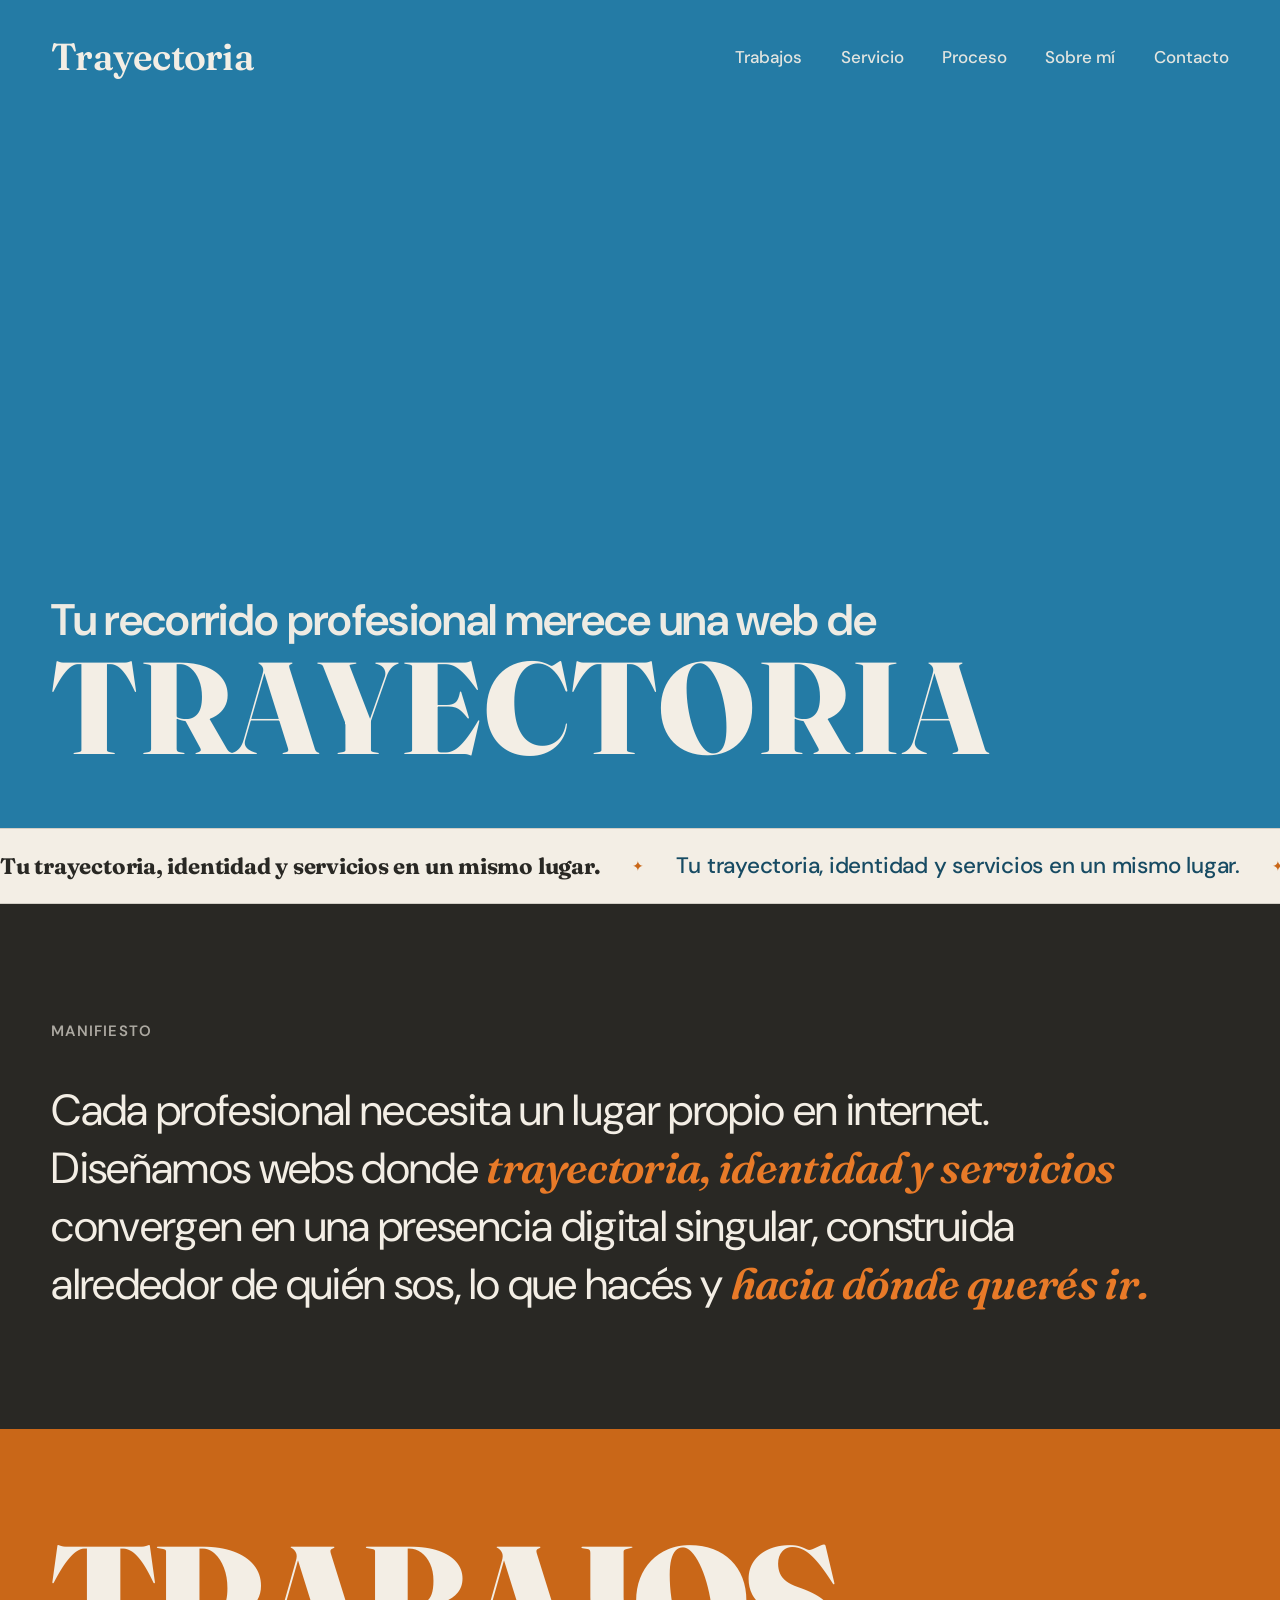
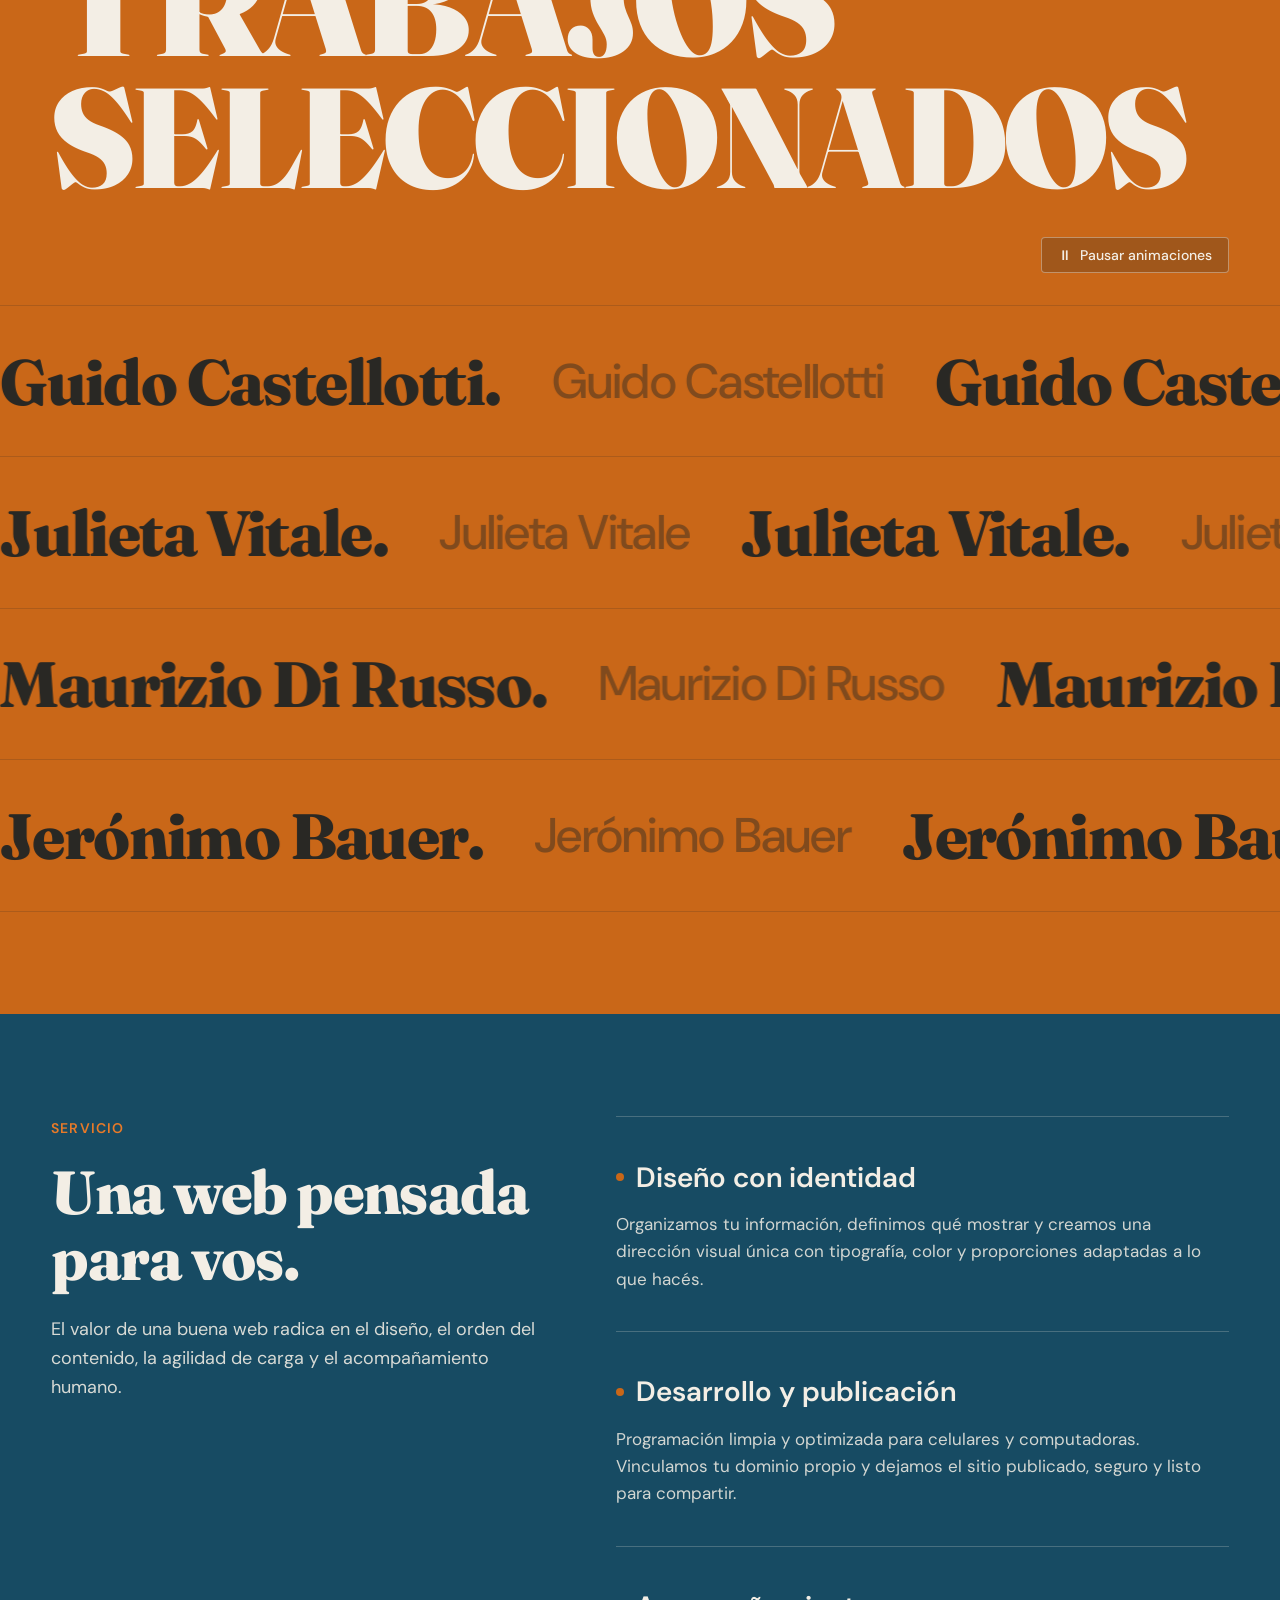
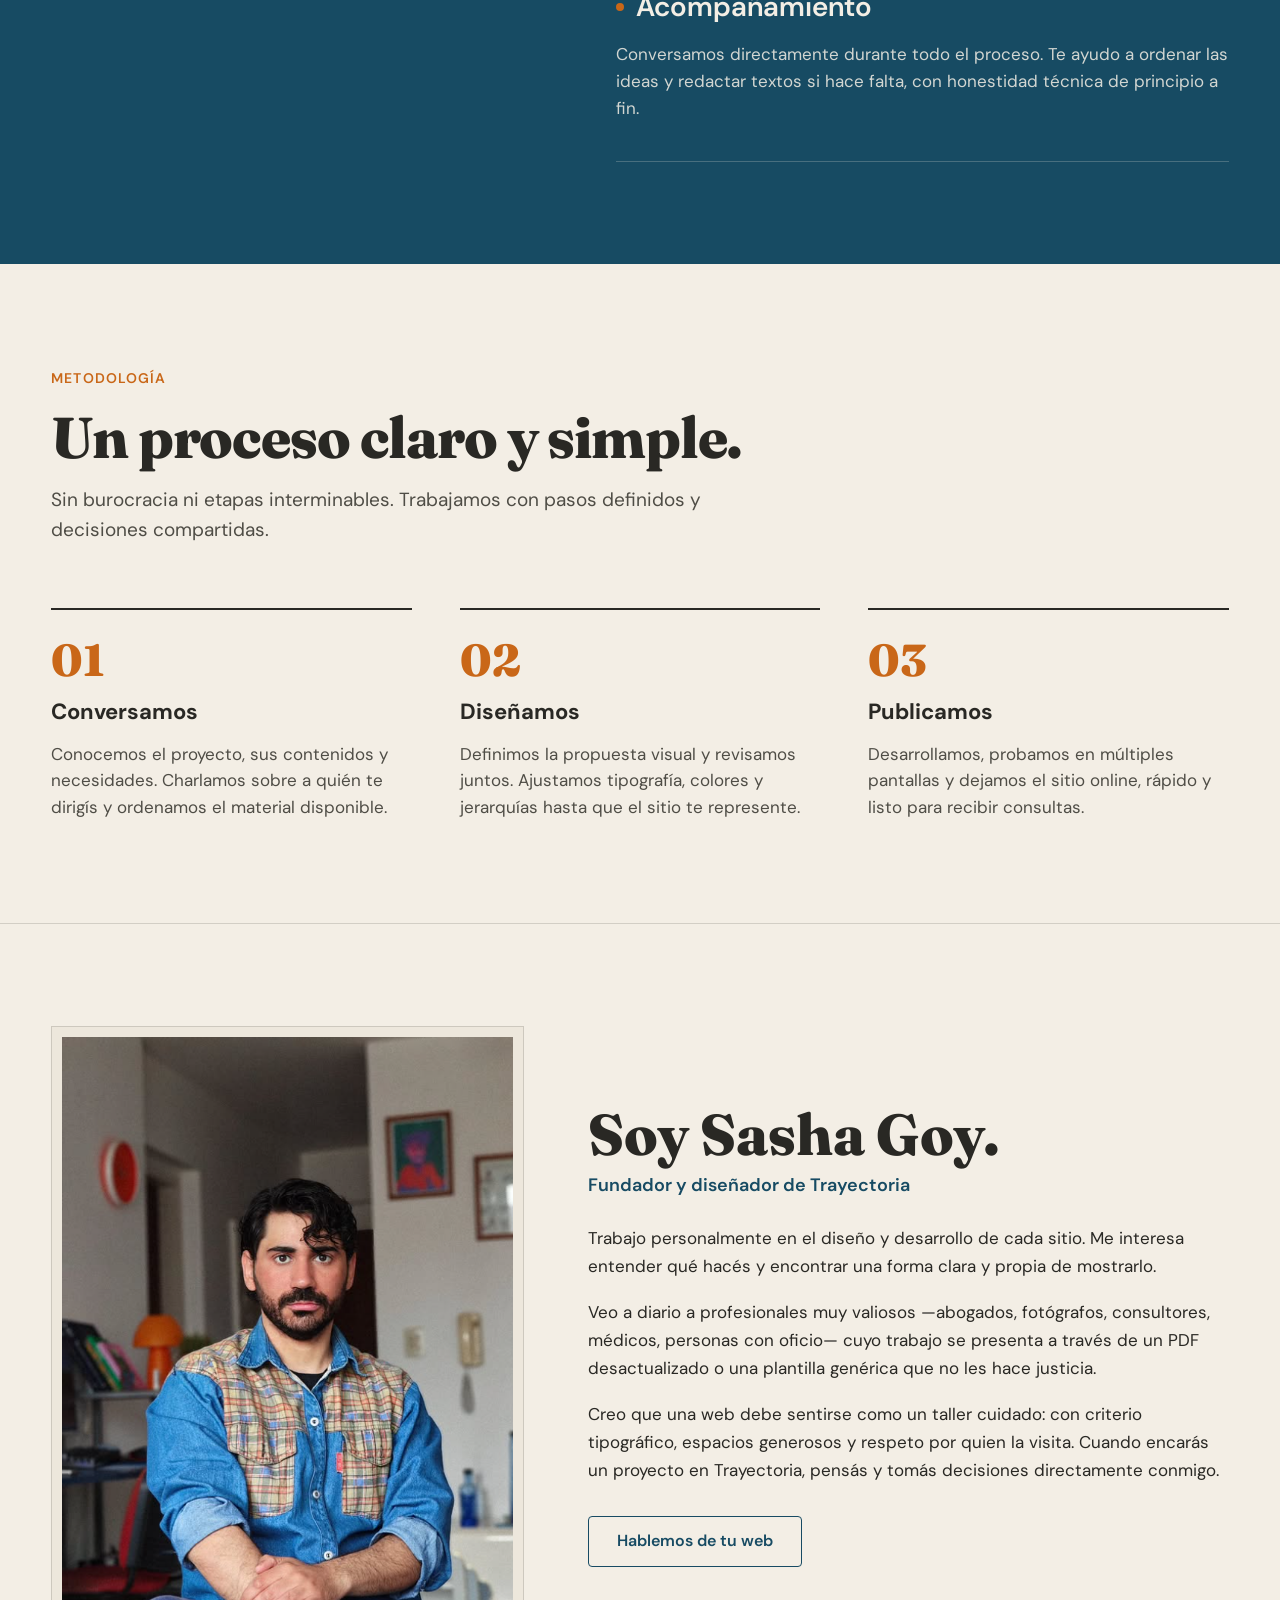
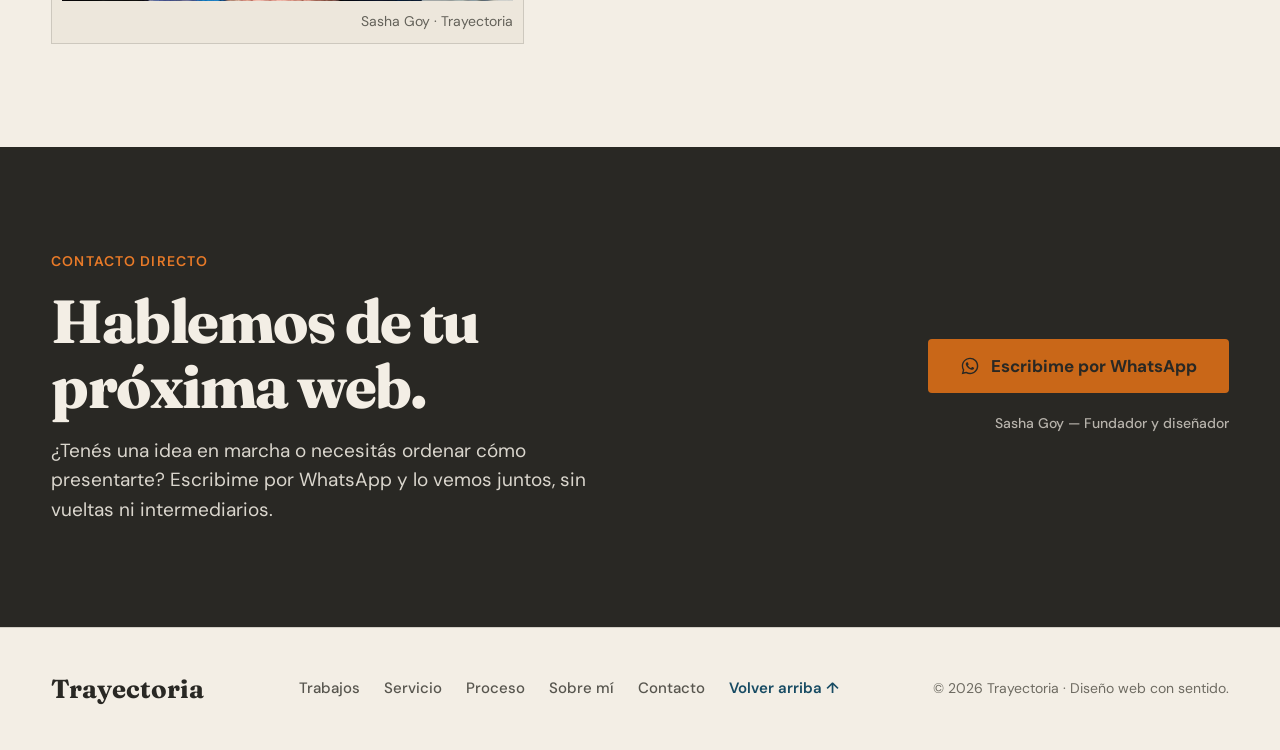
==== commit 88c9b884: "feat: rediseño editorial expresivo — nueva paleta, tipografía monumental, franjas interactivas estil" ====
--- a/index.html
+++ b/index.html
@@ -3,241 +3,552 @@
 <head>
   <meta charset="UTF-8">
   <meta name="viewport" content="width=device-width, initial-scale=1.0">
-  <title>TRAYECTORIA — Una web a la altura de tu trabajo</title>
-  <meta name="description" content="Diseñamos sitios para profesionales, creativos y negocios. Cada proyecto empieza por entender qué hacés y cómo querés presentarlo.">
+  <title>Trayectoria — Diseño web para trayectorias profesionales</title>
+  <meta name="description" content="Tu recorrido profesional merece una web de Trayectoria. Diseño webs que conectan tu identidad y lo que hacés en una presencia digital singular.">
 
   <!-- Open Graph -->
-  <meta property="og:title" content="TRAYECTORIA — Una web a la altura de tu trabajo">
-  <meta property="og:description" content="Diseñamos sitios para profesionales, creativos y negocios.">
+  <meta property="og:title" content="Trayectoria — Diseño web para trayectorias profesionales">
+  <meta property="og:description" content="Tu recorrido profesional merece una web de Trayectoria. Sasha Goy, fundador y diseñador.">
   <meta property="og:type" content="website">
-
-  <!-- Favicon -->
-  <link rel="icon" href="data:image/svg+xml,<svg xmlns='http://www.w3.org/2000/svg' viewBox='0 0 100 100'><rect width='100' height='100' fill='%23171717'/><text y='.74em' x='50%' text-anchor='middle' font-size='65' fill='%23fafaf7' font-family='sans-serif' font-weight='700'>T</text></svg>">
-
-  <!-- Tipografía: Archivo Variable (Omnibus-Type) -->
+  <meta property="og:image" content="img/sasha-goy.png">
+
+  <!-- Favicon tipográfico -->
+  <link rel="icon" href="data:image/svg+xml,<svg xmlns='http://www.w3.org/2000/svg' viewBox='0 0 100 100'><rect width='100' height='100' rx='16' fill='%23247BA5'/><text x='50' y='72' font-size='68' font-family='serif' font-weight='bold' fill='%23F3EEE5' text-anchor='middle'>T</text></svg>">
+
+  <!-- Google Fonts: Fraunces (300..900 variable opsz) + DM Sans (400..700 variable) -->
   <link rel="preconnect" href="https://fonts.googleapis.com">
   <link rel="preconnect" href="https://fonts.gstatic.com" crossorigin>
-  <link href="https://fonts.googleapis.com/css2?family=Archivo:ital,wdth,wght@0,100,400..700;1,100,400..700&display=swap" rel="stylesheet">
-
-  <!-- Estilos v02 -->
-  <link rel="stylesheet" href="css/styles.css?v=2026.v02.2">
+  <link href="https://fonts.googleapis.com/css2?family=DM+Sans:ital,opsz,wght@0,9..40,400..700;1,9..40,400..700&family=Fraunces:ital,opsz,wght@0,9..144,300..900;1,9..144,300..900&display=swap" rel="stylesheet">
+
+  <!-- Hoja de estilos principal -->
+  <link rel="stylesheet" href="css/estudio.css?v=2026.expresivo.6">
 </head>
 <body id="top">
 
-  <!-- ==================== NAVEGACIÓN SUPERIOR ==================== -->
-  <header class="site-header" role="banner">
-    <div class="header-inner">
-      <span class="header-descriptor">Diseño y desarrollo web</span>
-      <nav class="site-nav" aria-label="Navegación principal">
-        <ul class="nav-list">
-          <li><a href="#proyectos" class="nav-link">Proyectos</a></li>
-          <li><a href="#contacto" class="nav-link">Contacto</a></li>
+  <!-- Enlace accesible para saltar al contenido principal -->
+  <a href="#contenido" class="skip-link">Saltar al contenido principal</a>
+
+  <!-- ==================== ENCABEZADO Y HERO (Fondo compartido Denim #247BA5) ==================== -->
+  <div class="hero-denim-wrapper">
+    
+    <!-- Encabezado integrado en la parte superior -->
+    <header class="site-header" role="banner">
+      <div class="site-container">
+        <div class="header-inner">
+          
+          <!-- Marca en Fraunces serif -->
+          <a href="#top" class="brand-link" aria-label="Trayectoria — Volver al inicio">
+            <span class="brand-logo">Trayectoria</span>
+          </a>
+
+          <!-- Navegación principal -->
+          <nav class="header-nav" aria-label="Navegación principal">
+            <ul class="nav-list">
+              <li><a href="#trabajos" class="nav-link">Trabajos</a></li>
+              <li><a href="#servicio" class="nav-link">Servicio</a></li>
+              <li><a href="#proceso" class="nav-link">Proceso</a></li>
+              <li><a href="#sobre-mi" class="nav-link">Sobre mí</a></li>
+              <li><a href="#contacto" class="nav-link">Contacto</a></li>
+            </ul>
+          </nav>
+
+          <!-- Botón menú móvil accesible -->
+          <button type="button" class="mobile-menu-toggle" aria-label="Abrir menú de navegación" aria-expanded="false" aria-controls="mobile-menu">
+            <svg viewBox="0 0 24 24" fill="none" stroke="currentColor" stroke-width="2" stroke-linecap="round" stroke-linejoin="round" aria-hidden="true">
+              <line x1="3" y1="12" x2="21" y2="12"></line>
+              <line x1="3" y1="6" x2="21" y2="6"></line>
+              <line x1="3" y1="18" x2="21" y2="18"></line>
+            </svg>
+          </button>
+
+        </div>
+      </div>
+    </header>
+
+    <!-- Menú móvil desplegable -->
+    <div id="mobile-menu" class="mobile-menu-drawer" aria-hidden="true">
+      <ul class="mobile-nav-list">
+        <li><a href="#trabajos" class="mobile-nav-link">Trabajos</a></li>
+        <li><a href="#servicio" class="mobile-nav-link">Servicio</a></li>
+        <li><a href="#proceso" class="mobile-nav-link">Proceso</a></li>
+        <li><a href="#sobre-mi" class="mobile-nav-link">Sobre mí</a></li>
+        <li><a href="#contacto" class="mobile-nav-link">Contacto</a></li>
+      </ul>
+    </div>
+
+    <!-- Sección Hero tipográfica monumental -->
+    <section class="section-hero" aria-labelledby="hero-title">
+      <div class="site-container hero-container">
+        <div class="hero-content">
+          <p class="hero-pretitle">Tu recorrido profesional merece una web de</p>
+          <h1 id="hero-title" class="hero-giant-title">TRAYECTORIA</h1>
+        </div>
+      </div>
+    </section>
+
+  </div>
+
+  <main id="contenido">
+
+    <!-- ==================== FRANJA ANIMADA CONTINUA (Hueso #F3EEE5) ==================== -->
+    <section class="ticker-banner" aria-label="Frase de identidad" role="region">
+      <div class="ticker-wrap" data-speed="35">
+        <div class="ticker-track">
+          <!-- Bloque de contenido repetido para bucle 100% continuo sin saltos -->
+          <div class="ticker-content" aria-hidden="true">
+            <span class="ticker-text font-fraunces text-carbon">Tu trayectoria, identidad y servicios en un mismo lugar.</span>
+            <span class="ticker-bullet text-naranja">✦</span>
+            <span class="ticker-text font-sans text-azul">Tu trayectoria, identidad y servicios en un mismo lugar.</span>
+            <span class="ticker-bullet text-naranja">✦</span>
+            <span class="ticker-text font-fraunces text-carbon">Tu trayectoria, identidad y servicios en un mismo lugar.</span>
+            <span class="ticker-bullet text-naranja">✦</span>
+            <span class="ticker-text font-sans text-azul">Tu trayectoria, identidad y servicios en un mismo lugar.</span>
+            <span class="ticker-bullet text-naranja">✦</span>
+          </div>
+          <div class="ticker-content" aria-hidden="true">
+            <span class="ticker-text font-fraunces text-carbon">Tu trayectoria, identidad y servicios en un mismo lugar.</span>
+            <span class="ticker-bullet text-naranja">✦</span>
+            <span class="ticker-text font-sans text-azul">Tu trayectoria, identidad y servicios en un mismo lugar.</span>
+            <span class="ticker-bullet text-naranja">✦</span>
+            <span class="ticker-text font-fraunces text-carbon">Tu trayectoria, identidad y servicios en un mismo lugar.</span>
+            <span class="ticker-bullet text-naranja">✦</span>
+            <span class="ticker-text font-sans text-azul">Tu trayectoria, identidad y servicios en un mismo lugar.</span>
+            <span class="ticker-bullet text-naranja">✦</span>
+          </div>
+        </div>
+      </div>
+      <p class="visually-hidden">Tu trayectoria, identidad y servicios en un mismo lugar.</p>
+    </section>
+
+    <!-- ==================== MANIFIESTO (Fondo carbón #292824 de punta a punta) ==================== -->
+    <section class="section-manifesto section-fullbleed" aria-labelledby="manifesto-tag">
+      <div class="site-container">
+        <div class="manifesto-inner">
+          <span id="manifesto-tag" class="manifesto-tag">Manifiesto</span>
+          <p class="manifesto-statement">
+            Cada profesional necesita un lugar propio en internet. Diseñamos webs donde <span class="manifesto-highlight">trayectoria, identidad y servicios</span> convergen en una presencia digital singular, construida alrededor de quién sos, lo que hacés y <span class="manifesto-highlight">hacia dónde querés ir.</span>
+          </p>
+        </div>
+      </div>
+    </section>
+
+    <!-- ==================== TRABAJOS SELECCIONADOS (Fondo naranja #C96718) ==================== -->
+    <section class="section-works section-fullbleed" id="trabajos" aria-labelledby="works-heading-1">
+      
+      <!-- Cabecera tipográfica monumental -->
+      <div class="works-header-container">
+        <h2 id="works-heading-1" class="works-heading">
+          <span class="works-title-line works-title-line-1">TRABAJOS</span>
+          <span class="works-title-line works-title-line-2">SELECCIONADOS</span>
+        </h2>
+      </div>
+
+      <!-- Barra de accesibilidad: control para pausar/reanudar animaciones -->
+      <div class="works-accessibility-bar">
+        <button type="button" class="btn-motion-toggle" id="toggleMotionBtn" aria-pressed="false">
+          <span class="motion-icon" aria-hidden="true">⏸</span>
+          <span class="motion-label">Pausar animaciones</span>
+        </button>
+      </div>
+
+      <!-- Contenedor interactivo de filas de proyectos estilo henry.codes -->
+      <div class="works-ticker-list">
+
+        <!-- Fila 1: Guido Castellotti (Hacia la izquierda) -->
+        <article class="project-ticker-row" data-project-id="guido" data-dir="left">
+          <a 
+            href="https://trayectoriaweb.github.io/Guido-Castelloti-web/" 
+            target="_blank" 
+            rel="noopener noreferrer" 
+            class="project-ticker-link"
+            aria-label="Ver proyecto web de Guido Castellotti — Portfolio creativo de fotografía y diseño (abre en nueva pestaña)"
+          >
+            <span class="visually-hidden">Guido Castellotti — Fotografía y diseño</span>
+            
+            <div class="project-track project-track--left" aria-hidden="true">
+              <div class="project-strip">
+                <span class="p-hero">Guido Castellotti.</span>
+                <span class="p-sub">Guido Castellotti</span>
+                <span class="p-hero">Guido Castellotti.</span>
+                <span class="p-sub">Guido Castellotti</span>
+                <span class="p-hero">Guido Castellotti.</span>
+                <span class="p-sub">Guido Castellotti</span>
+              </div>
+              <div class="project-strip">
+                <span class="p-hero">Guido Castellotti.</span>
+                <span class="p-sub">Guido Castellotti</span>
+                <span class="p-hero">Guido Castellotti.</span>
+                <span class="p-sub">Guido Castellotti</span>
+                <span class="p-hero">Guido Castellotti.</span>
+                <span class="p-sub">Guido Castellotti</span>
+              </div>
+            </div>
+          </a>
+
+          <!-- Tarjeta accesible para móvil / táctil sin depender de hover -->
+          <div class="project-mobile-preview">
+            <img src="img/proyectos/guido-castellotti-hero.webp" alt="Guido Castellotti web" class="project-mobile-img" loading="lazy">
+            <div class="project-mobile-meta">
+              <span class="mobile-tag">Fotografía y diseño</span>
+              <a href="https://trayectoriaweb.github.io/Guido-Castelloti-web/" target="_blank" rel="noopener noreferrer" class="mobile-view-link">Ver proyecto ↗</a>
+            </div>
+          </div>
+        </article>
+
+        <!-- Fila 2: Julieta Vitale (Hacia la derecha) -->
+        <article class="project-ticker-row" data-project-id="julieta" data-dir="right">
+          <a 
+            href="https://angelesgoy.github.io/julieta-vitale-abogada/" 
+            target="_blank" 
+            rel="noopener noreferrer" 
+            class="project-ticker-link"
+            aria-label="Ver proyecto web de Julieta Vitale — Abogada penalista (abre en nueva pestaña)"
+          >
+            <span class="visually-hidden">Julieta Vitale — Abogacía penal</span>
+            
+            <div class="project-track project-track--right" aria-hidden="true">
+              <div class="project-strip">
+                <span class="p-hero">Julieta Vitale.</span>
+                <span class="p-sub">Julieta Vitale</span>
+                <span class="p-hero">Julieta Vitale.</span>
+                <span class="p-sub">Julieta Vitale</span>
+                <span class="p-hero">Julieta Vitale.</span>
+                <span class="p-sub">Julieta Vitale</span>
+              </div>
+              <div class="project-strip">
+                <span class="p-hero">Julieta Vitale.</span>
+                <span class="p-sub">Julieta Vitale</span>
+                <span class="p-hero">Julieta Vitale.</span>
+                <span class="p-sub">Julieta Vitale</span>
+                <span class="p-hero">Julieta Vitale.</span>
+                <span class="p-sub">Julieta Vitale</span>
+              </div>
+            </div>
+          </a>
+
+          <div class="project-mobile-preview">
+            <img src="img/proyectos/julieta-vitale-hero.webp" alt="Julieta Vitale web" class="project-mobile-img" loading="lazy">
+            <div class="project-mobile-meta">
+              <span class="mobile-tag">Abogacía penal</span>
+              <a href="https://angelesgoy.github.io/julieta-vitale-abogada/" target="_blank" rel="noopener noreferrer" class="mobile-view-link">Ver proyecto ↗</a>
+            </div>
+          </div>
+        </article>
+
+        <!-- Fila 3: Maurizio Di Russo (Hacia la izquierda) -->
+        <article class="project-ticker-row" data-project-id="maurizio" data-dir="left">
+          <a 
+            href="https://angelesgoy.github.io/maurizio-di-russo/" 
+            target="_blank" 
+            rel="noopener noreferrer" 
+            class="project-ticker-link"
+            aria-label="Ver proyecto web de Maurizio Di Russo — Liderazgo comercial y movilidad (abre en nueva pestaña)"
+          >
+            <span class="visually-hidden">Maurizio Di Russo — Liderazgo comercial</span>
+            
+            <div class="project-track project-track--left" aria-hidden="true">
+              <div class="project-strip">
+                <span class="p-hero">Maurizio Di Russo.</span>
+                <span class="p-sub">Maurizio Di Russo</span>
+                <span class="p-hero">Maurizio Di Russo.</span>
+                <span class="p-sub">Maurizio Di Russo</span>
+                <span class="p-hero">Maurizio Di Russo.</span>
+                <span class="p-sub">Maurizio Di Russo</span>
+              </div>
+              <div class="project-strip">
+                <span class="p-hero">Maurizio Di Russo.</span>
+                <span class="p-sub">Maurizio Di Russo</span>
+                <span class="p-hero">Maurizio Di Russo.</span>
+                <span class="p-sub">Maurizio Di Russo</span>
+                <span class="p-hero">Maurizio Di Russo.</span>
+                <span class="p-sub">Maurizio Di Russo</span>
+              </div>
+            </div>
+          </a>
+
+          <div class="project-mobile-preview">
+            <img src="img/proyectos/maurizio-stage-16x9.png" alt="Maurizio Di Russo web" class="project-mobile-img" loading="lazy">
+            <div class="project-mobile-meta">
+              <span class="mobile-tag">Liderazgo comercial</span>
+              <a href="https://angelesgoy.github.io/maurizio-di-russo/" target="_blank" rel="noopener noreferrer" class="mobile-view-link">Ver proyecto ↗</a>
+            </div>
+          </div>
+        </article>
+
+        <!-- Fila 4: Jerónimo Bauer (Hacia la derecha) -->
+        <article class="project-ticker-row" data-project-id="jeronimo" data-dir="right">
+          <a 
+            href="#contacto" 
+            class="project-ticker-link"
+            aria-label="Proyecto Jerónimo Bauer — En desarrollo (contactar para más información)"
+          >
+            <span class="visually-hidden">Jerónimo Bauer — En desarrollo</span>
+            
+            <div class="project-track project-track--right" aria-hidden="true">
+              <div class="project-strip">
+                <span class="p-hero">Jerónimo Bauer.</span>
+                <span class="p-sub">Jerónimo Bauer</span>
+                <span class="p-hero">Jerónimo Bauer.</span>
+                <span class="p-sub">Jerónimo Bauer</span>
+                <span class="p-hero">Jerónimo Bauer.</span>
+                <span class="p-sub">Jerónimo Bauer</span>
+              </div>
+              <div class="project-strip">
+                <span class="p-hero">Jerónimo Bauer.</span>
+                <span class="p-sub">Jerónimo Bauer</span>
+                <span class="p-hero">Jerónimo Bauer.</span>
+                <span class="p-sub">Jerónimo Bauer</span>
+                <span class="p-hero">Jerónimo Bauer.</span>
+                <span class="p-sub">Jerónimo Bauer</span>
+              </div>
+            </div>
+          </a>
+
+          <div class="project-mobile-preview">
+            <div class="project-placeholder-box">
+              <span class="placeholder-title">Jerónimo Bauer</span>
+              <span class="placeholder-tag">Proyecto en desarrollo</span>
+            </div>
+            <div class="project-mobile-meta">
+              <span class="mobile-tag">En desarrollo</span>
+              <a href="#contacto" class="mobile-view-link">Consultar ↗</a>
+            </div>
+          </div>
+        </article>
+
+      </div>
+
+      <!-- Lámina flotante de previsualización que acompaña suavemente al cursor -->
+      <div class="project-floating-card" id="projectFloatingCard" aria-hidden="true">
+        <img src="img/proyectos/guido-castellotti-hero.png" alt="" class="floating-img" id="floatingImg">
+        <div class="floating-caption" id="floatingCaption">
+          <span class="floating-title">Guido Castellotti</span>
+          <span class="floating-rubro">Fotografía y diseño</span>
+        </div>
+      </div>
+
+    </section>
+
+    <!-- ==================== SERVICIO (Fondo azul profundo #174B63) ==================== -->
+    <section class="section-service section-fullbleed" id="servicio" aria-labelledby="service-title">
+      <div class="site-container">
+        
+        <div class="service-grid">
+          
+          <!-- Columna izquierda: Título editorial en Fraunces -->
+          <div class="service-left-col">
+            <span class="service-tag">Servicio</span>
+            <h2 id="service-title" class="service-main-title">
+              Una web pensada para vos.
+            </h2>
+            <p class="service-left-lead">
+              El valor de una buena web radica en el diseño, el orden del contenido, la agilidad de carga y el acompañamiento humano.
+            </p>
+          </div>
+
+          <!-- Columna derecha: 3 filas con líneas finas -->
+          <div class="service-rows">
+            
+            <div class="service-row-item">
+              <h3 class="service-row-title">
+                <span class="service-row-dot" aria-hidden="true"></span>
+                Diseño con identidad
+              </h3>
+              <p class="service-row-desc">
+                Organizamos tu información, definimos qué mostrar y creamos una dirección visual única con tipografía, color y proporciones adaptadas a lo que hacés.
+              </p>
+            </div>
+
+            <div class="service-row-item">
+              <h3 class="service-row-title">
+                <span class="service-row-dot" aria-hidden="true"></span>
+                Desarrollo y publicación
+              </h3>
+              <p class="service-row-desc">
+                Programación limpia y optimizada para celulares y computadoras. Vinculamos tu dominio propio y dejamos el sitio publicado, seguro y listo para compartir.
+              </p>
+            </div>
+
+            <div class="service-row-item">
+              <h3 class="service-row-title">
+                <span class="service-row-dot" aria-hidden="true"></span>
+                Acompañamiento
+              </h3>
+              <p class="service-row-desc">
+                Conversamos directamente durante todo el proceso. Te ayudo a ordenar las ideas y redactar textos si hace falta, con honestidad técnica de principio a fin.
+              </p>
+            </div>
+
+          </div>
+
+        </div>
+
+      </div>
+    </section>
+
+    <!-- ==================== PROCESO (Fondo hueso #F3EEE5) ==================== -->
+    <section class="section-process section-fullbleed" id="proceso" aria-labelledby="process-title">
+      <div class="site-container">
+        
+        <header class="process-header">
+          <span class="section-tag">Metodología</span>
+          <h2 id="process-title" class="process-main-title">
+            Un proceso claro y simple.
+          </h2>
+          <p class="process-lead">
+            Sin burocracia ni etapas interminables. Trabajamos con pasos definidos y decisiones compartidas.
+          </p>
+        </header>
+
+        <div class="process-grid-layout">
+          
+          <div class="process-step-col">
+            <span class="process-number">01</span>
+            <h3 class="process-step-title">Conversamos</h3>
+            <p class="process-step-desc">
+              Conocemos el proyecto, sus contenidos y necesidades. Charlamos sobre a quién te dirigís y ordenamos el material disponible.
+            </p>
+          </div>
+
+          <div class="process-step-col">
+            <span class="process-number">02</span>
+            <h3 class="process-step-title">Diseñamos</h3>
+            <p class="process-step-desc">
+              Definimos la propuesta visual y revisamos juntos. Ajustamos tipografía, colores y jerarquías hasta que el sitio te represente.
+            </p>
+          </div>
+
+          <div class="process-step-col">
+            <span class="process-number">03</span>
+            <h3 class="process-step-title">Publicamos</h3>
+            <p class="process-step-desc">
+              Desarrollamos, probamos en múltiples pantallas y dejamos el sitio online, rápido y listo para recibir consultas.
+            </p>
+          </div>
+
+        </div>
+
+      </div>
+    </section>
+
+    <!-- ==================== SOBRE MÍ (Fondo hueso #F3EEE5 con retrato real) ==================== -->
+    <section class="section-about section-fullbleed" id="sobre-mi" aria-labelledby="about-title">
+      <div class="site-container">
+        <div class="about-grid">
+          
+          <!-- Izquierda: Fotografía original de Sasha Goy -->
+          <div class="about-photo-col">
+            <div class="about-photo-wrapper">
+              <img 
+                src="img/sasha-goy.png" 
+                alt="Fotografía de Sasha Goy, fundador y diseñador de Trayectoria" 
+                class="about-portrait"
+                width="605"
+                height="835"
+              >
+              <p class="about-caption">Sasha Goy · Trayectoria</p>
+            </div>
+          </div>
+
+          <!-- Derecha: Bio editorial -->
+          <div class="about-content-col">
+            <h2 id="about-title" class="about-title">Soy Sasha Goy.</h2>
+            <span class="about-role-tag">Fundador y diseñador de Trayectoria</span>
+
+            <div class="about-bio-paragraphs">
+              <p>
+                Trabajo personalmente en el diseño y desarrollo de cada sitio. Me interesa entender qué hacés y encontrar una forma clara y propia de mostrarlo.
+              </p>
+              <p>
+                Veo a diario a profesionales muy valiosos —abogados, fotógrafos, consultores, médicos, personas con oficio— cuyo trabajo se presenta a través de un PDF desactualizado o una plantilla genérica que no les hace justicia.
+              </p>
+              <p>
+                Creo que una web debe sentirse como un taller cuidado: con criterio tipográfico, espacios generosos y respeto por quien la visita. Cuando encarás un proyecto en Trayectoria, pensás y tomás decisiones directamente conmigo.
+              </p>
+            </div>
+
+            <div class="about-actions">
+              <a href="#contacto" class="btn-secondary">
+                Hablemos de tu web
+              </a>
+            </div>
+          </div>
+
+        </div>
+      </div>
+    </section>
+
+    <!-- ==================== CONTACTO (Cierre pleno carbón #292824 con acento naranja) ==================== -->
+    <section class="section-contact section-fullbleed" id="contacto" aria-labelledby="contact-title">
+      <div class="site-container">
+        
+        <div class="contact-grid">
+          
+          <!-- Título a la izquierda -->
+          <div>
+            <span class="contact-subtag">Contacto directo</span>
+            <h2 id="contact-title" class="contact-title">
+              Hablemos de tu próxima web.
+            </h2>
+            <p class="contact-lead">
+              ¿Tenés una idea en marcha o necesitás ordenar cómo presentarte? Escribime por WhatsApp y lo vemos juntos, sin vueltas ni intermediarios.
+            </p>
+          </div>
+
+          <!-- Botón de acción hacia WhatsApp -->
+          <div class="contact-action-wrapper">
+            <a 
+              href="https://wa.me/5491123456789?text=Hola%20Sasha,%20estuve%20viendo%20Trayectoria%20Web%20y%20me%20gustar%C3%ADa%20conversar%20sobre%20mi%20sitio." 
+              class="btn-primary"
+              data-whatsapp="true"
+              target="_blank" 
+              rel="noopener noreferrer"
+            >
+              <svg width="20" height="20" viewBox="0 0 24 24" fill="currentColor" aria-hidden="true">
+                <path d="M12.04 2c-5.46 0-9.91 4.45-9.91 9.91 0 1.75.46 3.45 1.32 4.95L2.05 22l5.25-1.38c1.45.79 3.08 1.21 4.74 1.21 5.46 0 9.91-4.45 9.91-9.91 0-2.65-1.03-5.14-2.9-7.01A9.816 9.816 0 0 0 12.04 2zm0 18.15c-1.49 0-2.95-.4-4.22-1.16l-.3-.18-3.13.82.84-3.05-.2-.31a8.164 8.164 0 0 1-1.25-4.36c0-4.52 3.68-8.2 8.2-8.2 2.19 0 4.25.85 5.8 2.4 1.55 1.55 2.4 3.61 2.4 5.8 0 4.52-3.68 8.2-8.14 8.2zm4.49-6.13c-.25-.12-1.47-.72-1.7-.81-.23-.08-.39-.12-.56.12-.17.25-.64.81-.79.97-.14.17-.29.19-.54.06-.25-.12-1.05-.39-2-1.23-.74-.66-1.24-1.47-1.39-1.72-.14-.25-.02-.38.11-.5.11-.11.25-.29.37-.43.12-.14.17-.25.25-.41.08-.17.04-.31-.02-.43-.06-.12-.56-1.34-.76-1.84-.2-.48-.4-.42-.56-.43h-.47c-.17 0-.43.06-.66.31-.22.25-.86.84-.86 2.05 0 1.21.88 2.38 1 2.54.12.17 1.73 2.64 4.2 3.7.59.25 1.05.41 1.41.52.59.19 1.13.16 1.56.1.48-.07 1.47-.6 1.68-1.18.21-.58.21-1.07.14-1.18-.06-.13-.22-.2-.47-.32z"/>
+              </svg>
+              <span>Escribime por WhatsApp</span>
+            </a>
+
+            <span class="contact-motto">Sasha Goy — Fundador y diseñador</span>
+          </div>
+
+        </div>
+
+      </div>
+    </section>
+
+  </main>
+
+  <!-- ==================== PIE DE PÁGINA (Fondo hueso #F3EEE5) ==================== -->
+  <footer class="site-footer section-fullbleed" role="contentinfo">
+    <div class="site-container">
+      <div class="footer-row">
+        
+        <!-- Marca en Fraunces -->
+        <a href="#top" class="footer-brand" aria-label="Trayectoria — Volver al inicio">
+          Trayectoria
+        </a>
+
+        <!-- Enlaces -->
+        <ul class="footer-nav">
+          <li><a href="#trabajos" class="footer-link">Trabajos</a></li>
+          <li><a href="#servicio" class="footer-link">Servicio</a></li>
+          <li><a href="#proceso" class="footer-link">Proceso</a></li>
+          <li><a href="#sobre-mi" class="footer-link">Sobre mí</a></li>
+          <li><a href="#contacto" class="footer-link">Contacto</a></li>
+          <li><a href="#top" class="footer-link footer-top-link">Volver arriba ↑</a></li>
         </ul>
-      </nav>
+
+        <div class="footer-copy">
+          © 2026 Trayectoria · Diseño web con sentido.
+        </div>
+
+      </div>
     </div>
-  </header>
-
-  <!-- ==================== CONTENIDO PRINCIPAL ==================== -->
-  <main id="contenido">
-
-    <!-- ==================== APERTURA (HERO) ==================== -->
-    <section class="section-hero" aria-labelledby="hero-title">
-      
-      <!-- Marca de gran escala de borde a borde -->
-      <div class="brand-strip" aria-label="TRAYECTORIA">
-        <span class="brand-display" id="brand-display" aria-hidden="true">TRAYECTORIA</span>
-        <span class="sr-only">TRAYECTORIA</span>
-      </div>
-
-      <!-- Composición desfasada: Titular/Texto a la izquierda, Medio/Selector a la derecha -->
-      <div class="hero-layout">
-        
-        <!-- Bloque editorial izquierdo -->
-        <div class="hero-statement-col">
-          <h1 id="hero-title" class="hero-statement">
-            Una web a la<br>altura de<br>tu trabajo.
-          </h1>
-
-          <p class="hero-desc">
-            Diseñamos sitios para profesionales, creativos y negocios. Cada proyecto empieza por entender qué hacés y cómo querés presentarlo.
-          </p>
-
-          <div class="hero-action-wrap">
-            <a href="#contacto" class="hero-cta-link">Hablemos de tu web</a>
-          </div>
-        </div>
-
-        <!-- Bloque multimedia derecho -->
-        <div class="hero-media-col">
-          
-          <!-- Contenedor del medio activo (16:9) -->
-          <div class="hero-media-frame" id="hero-media-frame">
-            <img 
-              id="hero-active-image" 
-              src="img/proyectos/guido-castellotti-hero.webp" 
-              alt="Captura real del sitio web de Guido Castellotti — Fotografía y diseño" 
-              class="hero-active-img"
-              width="1920"
-              height="1080"
-              loading="eager"
-            >
-          </div>
-
-          <!-- Selector de proyectos periférico -->
-          <div class="hero-selector-bar" role="group" aria-label="Selector de proyectos destacados">
-            <div class="hero-selector-buttons">
-              <button 
-                type="button" 
-                class="selector-btn is-active" 
-                data-project="guido" 
-                aria-pressed="true"
-              >
-                Guido Castellotti
-              </button>
-              <button 
-                type="button" 
-                class="selector-btn" 
-                data-project="julieta" 
-                aria-pressed="false"
-              >
-                Julieta Vitale
-              </button>
-              <button 
-                type="button" 
-                class="selector-btn" 
-                data-project="maurizio" 
-                aria-pressed="false"
-              >
-                Maurizio Di Russo
-              </button>
-            </div>
-
-            <div class="hero-project-link-wrap">
-              <a 
-                id="hero-project-link" 
-                href="https://trayectoriaweb.github.io/Guido-Castelloti-web/" 
-                target="_blank" 
-                rel="noopener noreferrer" 
-                class="hero-project-link"
-              >
-                Ver proyecto <span class="arrow-glyph" aria-hidden="true">↗</span>
-              </a>
-            </div>
-          </div>
-
-        </div>
-
-      </div>
-
-    </section>
-
-    <!-- ==================== PROYECTOS SELECCIONADOS ==================== -->
-    <section class="section-projects" id="proyectos" aria-labelledby="projects-label">
-      
-      <p id="projects-label" class="section-label">Trabajos seleccionados</p>
-
-      <!-- CASO JULIETA VITALE: Imagen a sangre y ficha derecha -->
-      <article class="project-editorial project-julieta" aria-labelledby="julieta-title">
-        
-        <div class="julieta-layout">
-          
-          <!-- Imagen principal a sangre (cols 1 a 16) -->
-          <div class="julieta-visual">
-            <a 
-              href="https://angelesgoy.github.io/julieta-vitale-abogada/" 
-              target="_blank" 
-              rel="noopener noreferrer" 
-              class="julieta-media-link"
-              aria-label="Ver sitio web de Julieta Vitale en pestaña nueva"
-            >
-              <img 
-                src="img/proyectos/julieta-vitale-web.png" 
-                alt="Captura real del sitio web de Julieta Vitale — Abogacía" 
-                class="julieta-img"
-                width="1440"
-                height="900"
-                loading="lazy"
-              >
-            </a>
-          </div>
-
-          <!-- Ficha lateral tipo nota al margen (cols 19 a 24, desfasada hacia abajo) -->
-          <aside class="julieta-aside">
-            <h2 id="julieta-title" class="julieta-name">Julieta Vitale</h2>
-            <p class="julieta-category">Abogacía</p>
-            <p class="julieta-summary">
-              Una presentación clara de su práctica penal y una forma directa de consultar.
-            </p>
-            <div class="julieta-action">
-              <a 
-                href="https://angelesgoy.github.io/julieta-vitale-abogada/" 
-                target="_blank" 
-                rel="noopener noreferrer" 
-                class="julieta-explore-link"
-              >
-                Explorar proyecto
-              </a>
-            </div>
-          </aside>
-
-        </div>
-
-        <!-- Detalle secundario opcional: captura móvil real anclada -->
-        <div class="julieta-sub-layout">
-          <div class="julieta-mobile-detail">
-            <img 
-              src="img/proyectos/julieta-vitale-mobile.png" 
-              alt="Detalle de vista móvil del sitio de Julieta Vitale" 
-              class="julieta-mobile-img"
-              width="390"
-              height="844"
-              loading="lazy"
-            >
-            <p class="julieta-mobile-caption">Detalle de lectura y consulta directa en móvil.</p>
-          </div>
-        </div>
-
-      </article>
-
-    </section>
-
-    <!-- ==================== CIERRE DE CONTACTO ==================== -->
-    <section class="section-contact" id="contacto" aria-labelledby="contact-heading">
-      
-      <div class="contact-layout">
-        
-        <!-- Título masivo a la izquierda (cols 1 a 17) -->
-        <div class="contact-title-col">
-          <h2 id="contact-heading" class="contact-heading">
-            Hablemos de<br>tu próxima web.
-          </h2>
-        </div>
-
-        <!-- Columna derecha de contacto (cols 19 a 24) -->
-        <div class="contact-info-col">
-          <p class="contact-lead">
-            Contanos qué hacés y qué te gustaría mostrar.
-          </p>
-          
-          <div class="contact-cta-block">
-            <!-- Llamada limpia y no engañosa, sin correo inventado ni enlace roto -->
-            <span class="contact-cta-label">Escribinos</span>
-          </div>
-        </div>
-
-      </div>
-
-      <!-- Pie de página integrado -->
-      <footer class="contact-footer" role="contentinfo">
-        <span class="footer-brand">TRAYECTORIA</span>
-        <a href="#top" class="footer-back-top">Volver arriba ↑</a>
-      </footer>
-
-    </section>
-
-  </main>
-
-  <!-- Script interactivo v02 -->
-  <script src="js/app.js?v=2026.v02.2"></script>
+  </footer>
+
+  <!-- Script interactivo: tickers, cursor follower, accesibilidad -->
+  <script src="js/estudio.js?v=2026.expresivo.1"></script>
 </body>
 </html>
--- a/css/estudio.css
+++ b/css/estudio.css
@@ -0,0 +1,1188 @@
+/* ==========================================================================
+   TRAYECTORIA WEB — REDISEÑO: "TALLER EDITORIAL EXPRESIVO"
+   Dirección de arte: Tipografía monumental, plenos de color de punta a punta,
+   composición gráfica asimétrica y franjas interactivas estilo henry.codes.
+   Paleta: Hueso (#F3EEE5), Denim (#247BA5), Azul Profundo (#174B63),
+           Naranja (#C96718), Carbón (#292824), Blanco (#FFFFFF).
+   Tipografías: Fraunces (opsz 9..144, 300..900) + DM Sans (400..700).
+   ========================================================================== */
+
+/* 1. Variables de diseño */
+:root {
+  --color-hueso: #F3EEE5;
+  --color-denim: #247BA5;
+  --color-azul-profundo: #174B63;
+  --color-naranja: #C96718;
+  --color-naranja-hover: #B95C12;
+  --color-naranja-accent: #E87A28;
+  --color-carbon: #292824;
+  --color-blanco: #FFFFFF;
+
+  --font-serif: 'Fraunces', Georgia, serif;
+  --font-sans: 'DM Sans', -apple-system, BlinkMacSystemFont, "Segoe UI", Roboto, sans-serif;
+
+  --border-hairline-dark: rgba(41, 40, 36, 0.16);
+  --border-hairline-light: rgba(243, 238, 229, 0.22);
+
+  --container-max: 1440px;
+  --page-padding: clamp(1.25rem, 4vw, 3.5rem);
+
+  --ease-editorial: cubic-bezier(0.16, 1, 0.3, 1);
+  --trans-fast: 180ms var(--ease-editorial);
+}
+
+/* 2. Reset y base */
+*, *::before, *::after {
+  box-sizing: border-box;
+  margin: 0;
+  padding: 0;
+}
+
+html {
+  scroll-behavior: smooth;
+  font-size: 16px;
+  -webkit-text-size-adjust: 100%;
+}
+
+body {
+  background-color: var(--color-hueso);
+  color: var(--color-carbon);
+  font-family: var(--font-sans);
+  line-height: 1.55;
+  -webkit-font-smoothing: antialiased;
+  -moz-osx-font-smoothing: grayscale;
+  overflow-x: hidden;
+}
+
+/* Utilidad de accesibilidad */
+.visually-hidden {
+  position: absolute !important;
+  width: 1px !important;
+  height: 1px !important;
+  padding: 0 !important;
+  margin: -1px !important;
+  overflow: hidden !important;
+  clip: rect(0, 0, 0, 0) !important;
+  white-space: nowrap !important;
+  border: 0 !important;
+}
+
+.skip-link {
+  position: absolute;
+  top: 1rem;
+  left: 1rem;
+  background: var(--color-hueso);
+  color: var(--color-carbon);
+  padding: 0.75rem 1.25rem;
+  z-index: 1000;
+  font-weight: 600;
+  text-decoration: none;
+  transform: translateY(-150%);
+  transition: transform var(--trans-fast);
+}
+
+.skip-link:focus {
+  transform: translateY(0);
+}
+
+/* Contenedor central elástico */
+.site-container {
+  width: 100%;
+  max-width: var(--container-max);
+  margin-left: auto;
+  margin-right: auto;
+  padding-left: var(--page-padding);
+  padding-right: var(--page-padding);
+}
+
+.section-fullbleed {
+  width: 100%;
+  position: relative;
+}
+
+a {
+  color: inherit;
+  text-decoration: none;
+  transition: color var(--trans-fast), opacity var(--trans-fast);
+}
+
+a:focus-visible, button:focus-visible {
+  outline: 2px solid var(--color-hueso);
+  outline-offset: 3px;
+}
+
+/* ==========================================================================
+   3. ENCABEZADO Y HERO (Fondo pleno Azul Denim #247BA5)
+   ========================================================================== */
+.hero-denim-wrapper {
+  background-color: var(--color-denim);
+  color: var(--color-hueso);
+  min-height: 92vh;
+  display: flex;
+  flex-direction: column;
+  justify-content: space-between;
+  position: relative;
+  overflow: hidden;
+}
+
+.site-header {
+  width: 100%;
+  padding: clamp(1.5rem, 3vw, 2.5rem) 0;
+  position: relative;
+  z-index: 100;
+}
+
+.site-header .site-container {
+  max-width: 100%;
+  padding-left: clamp(1.5rem, 4vw, 4.5rem);
+  padding-right: clamp(1.5rem, 4vw, 4.5rem);
+}
+
+.header-inner {
+  display: flex;
+  align-items: center;
+  justify-content: space-between;
+  gap: 2rem;
+}
+
+.brand-link {
+  display: inline-flex;
+  align-items: baseline;
+}
+
+.brand-logo {
+  font-family: var(--font-serif);
+  font-size: clamp(1.85rem, 3vw, 2.35rem);
+  font-weight: 600;
+  letter-spacing: -0.02em;
+  color: var(--color-hueso);
+  line-height: 1;
+}
+
+.header-nav {
+  display: flex;
+  align-items: center;
+}
+
+.nav-list {
+  display: flex;
+  list-style: none;
+  align-items: center;
+  gap: clamp(1.75rem, 3vw, 3rem);
+}
+
+.nav-link {
+  font-family: var(--font-sans);
+  font-size: 1.0625rem;
+  font-weight: 500;
+  color: var(--color-hueso);
+  opacity: 0.92;
+  position: relative;
+  padding: 0.25rem 0;
+}
+
+.nav-link:hover {
+  opacity: 1;
+}
+
+.nav-link::after {
+  content: '';
+  position: absolute;
+  bottom: -2px;
+  left: 0;
+  width: 0;
+  height: 1.5px;
+  background-color: var(--color-hueso);
+  transition: width var(--trans-fast);
+}
+
+.nav-link:hover::after {
+  width: 100%;
+}
+
+.mobile-menu-toggle {
+  display: none;
+  background: none;
+  border: 1px solid rgba(243, 238, 229, 0.4);
+  border-radius: 4px;
+  color: var(--color-hueso);
+  padding: 0.5rem 0.65rem;
+  cursor: pointer;
+}
+
+.mobile-menu-toggle svg {
+  width: 22px;
+  height: 22px;
+  display: block;
+}
+
+/* Menú móvil desplegable */
+.mobile-menu-drawer {
+  display: none;
+}
+
+@media (max-width: 820px) {
+  .header-nav {
+    display: none;
+  }
+
+  .mobile-menu-toggle {
+    display: inline-flex;
+  }
+
+  .mobile-menu-drawer.is-open {
+    display: block;
+    background-color: var(--color-azul-profundo);
+    border-bottom: 2px solid var(--color-hueso);
+    padding: 1.5rem var(--page-padding);
+  }
+
+  .mobile-nav-list {
+    list-style: none;
+    display: flex;
+    flex-direction: column;
+    gap: 1.25rem;
+  }
+
+  .mobile-nav-link {
+    font-size: 1.25rem;
+    font-weight: 500;
+    color: var(--color-hueso);
+    display: block;
+    padding: 0.25rem 0;
+  }
+}
+
+/* Portada Hero tipográfica monumental */
+.section-hero {
+  flex: 1;
+  display: flex;
+  align-items: flex-end;
+  padding-top: clamp(4rem, 10vh, 8rem);
+  padding-bottom: clamp(3rem, 7vh, 6rem);
+}
+
+.hero-container {
+  width: 100%;
+  max-width: 100%;
+  padding-left: clamp(1.5rem, 4vw, 4.5rem);
+  padding-right: clamp(1.5rem, 4vw, 4.5rem);
+}
+
+.hero-content {
+  display: flex;
+  flex-direction: column;
+  align-items: flex-start;
+  max-width: 100%;
+}
+
+.hero-pretitle {
+  font-family: var(--font-sans);
+  font-size: clamp(1.25rem, 3.45vw, 3.85rem);
+  font-weight: 600;
+  line-height: 1.08;
+  color: var(--color-hueso);
+  opacity: 0.98;
+  margin-bottom: clamp(0.1rem, 0.25vw, 0.35rem);
+  letter-spacing: -0.015em;
+}
+
+.hero-giant-title {
+  font-family: var(--font-serif);
+  font-size: clamp(2.25rem, 10.2vw, 12rem);
+  font-weight: 800;
+  line-height: 0.9;
+  letter-spacing: 0.012em;
+  color: var(--color-hueso);
+  text-transform: uppercase;
+  margin: 0;
+  white-space: nowrap;
+  display: block;
+}
+
+/* ==========================================================================
+   4. FRANJA ANIMADA CONTINUA (Hueso #F3EEE5, velocidad ~35 px/s)
+   ========================================================================== */
+.ticker-banner {
+  background-color: var(--color-hueso);
+  height: clamp(52px, 7vw, 76px);
+  overflow: hidden;
+  display: flex;
+  align-items: center;
+  border-top: 1px solid var(--border-hairline-dark);
+  border-bottom: 1px solid var(--border-hairline-dark);
+  user-select: none;
+}
+
+.ticker-wrap {
+  width: 100%;
+  overflow: hidden;
+  white-space: nowrap;
+}
+
+.ticker-track {
+  display: inline-flex;
+  width: max-content;
+  animation: tickerContinuous 52s linear infinite;
+  will-change: transform;
+}
+
+@keyframes tickerContinuous {
+  0% { transform: translate3d(0, 0, 0); }
+  100% { transform: translate3d(-50%, 0, 0); }
+}
+
+.ticker-content {
+  display: inline-flex;
+  align-items: center;
+  gap: clamp(1.5rem, 2.5vw, 2.5rem);
+  padding-right: clamp(1.5rem, 2.5vw, 2.5rem);
+}
+
+.ticker-text {
+  font-size: clamp(1.125rem, 1.75vw, 1.5rem);
+  letter-spacing: -0.01em;
+  white-space: nowrap;
+}
+
+.ticker-text.font-fraunces {
+  font-family: var(--font-serif);
+  font-weight: 700;
+}
+
+.ticker-text.font-sans {
+  font-family: var(--font-sans);
+  font-weight: 500;
+}
+
+.text-carbon {
+  color: var(--color-carbon);
+}
+
+.text-azul {
+  color: var(--color-azul-profundo);
+}
+
+.ticker-bullet {
+  font-size: 0.85em;
+  color: var(--color-naranja);
+}
+
+/* ==========================================================================
+   5. MANIFIESTO (Fondo carbón #292824 de punta a punta)
+   ========================================================================== */
+.section-manifesto {
+  background-color: var(--color-carbon);
+  color: var(--color-hueso);
+  padding-top: clamp(4.5rem, 9vw, 8rem);
+  padding-bottom: clamp(4.5rem, 9vw, 8rem);
+}
+
+.manifesto-inner {
+  max-width: 1100px;
+}
+
+.manifesto-tag {
+  display: inline-block;
+  font-family: var(--font-sans);
+  font-size: 0.9375rem;
+  font-weight: 600;
+  text-transform: uppercase;
+  letter-spacing: 0.08em;
+  color: rgba(243, 238, 229, 0.65);
+  margin-bottom: clamp(1.5rem, 3vw, 2.5rem);
+}
+
+.manifesto-statement {
+  font-family: var(--font-sans);
+  font-size: clamp(1.75rem, 3.4vw, 2.75rem);
+  font-weight: 400;
+  line-height: 1.32;
+  color: var(--color-hueso);
+  letter-spacing: -0.015em;
+  max-width: 100%;
+}
+
+.manifesto-highlight {
+  font-family: var(--font-serif);
+  font-style: italic;
+  font-weight: 600;
+  color: var(--color-naranja-accent);
+}
+
+/* ==========================================================================
+   6. TRABAJOS SELECCIONADOS (Fondo naranja #C96718, estilo henry.codes)
+   ========================================================================== */
+.section-works {
+  background-color: var(--color-naranja);
+  color: var(--color-hueso);
+  padding-top: clamp(4rem, 8vw, 7rem);
+  padding-bottom: clamp(4.5rem, 8vw, 7.5rem);
+  position: relative;
+  overflow: hidden;
+}
+
+/* Cabecera monumental tipográfica (sin barras, naciendo desde el lateral) */
+.works-header-container {
+  width: 100%;
+  max-width: 100%;
+  margin: 0 0 clamp(1.5rem, 3vw, 2.75rem) 0;
+  padding-left: clamp(1.5rem, 4vw, 4.5rem);
+  padding-right: clamp(1.5rem, 4vw, 4.5rem);
+}
+
+.works-heading {
+  margin: 0;
+  display: flex;
+  flex-direction: column;
+  align-items: flex-start;
+  gap: clamp(0.15rem, 0.4vw, 0.5rem);
+}
+
+.works-title-line {
+  display: block;
+  font-family: var(--font-serif);
+  font-weight: 900;
+  color: var(--color-hueso);
+  text-transform: uppercase;
+  white-space: nowrap;
+  line-height: 0.88;
+  letter-spacing: -0.03em;
+}
+
+.works-title-line-1 {
+  font-size: clamp(2.5rem, 12.2vw, 15.8rem);
+}
+
+.works-title-line-2 {
+  font-size: clamp(1.85rem, 11.1vw, 14.5rem);
+}
+
+@media (max-width: 640px) {
+  .works-title-line-1 {
+    font-size: clamp(2.4rem, 13vw, 4rem);
+  }
+  .works-title-line-2 {
+    font-size: clamp(1.75rem, 9.2vw, 3rem);
+  }
+}
+
+/* Botón accesible de control de movimiento */
+.works-accessibility-bar {
+  width: 100%;
+  max-width: 100%;
+  margin: 0 0 clamp(1.5rem, 2.5vw, 2.5rem) 0;
+  padding-left: clamp(1.5rem, 4vw, 4.5rem);
+  padding-right: clamp(1.5rem, 4vw, 4.5rem);
+  display: flex;
+  justify-content: flex-end;
+}
+
+.btn-motion-toggle {
+  background-color: rgba(41, 40, 36, 0.25);
+  border: 1px solid rgba(243, 238, 229, 0.4);
+  color: var(--color-hueso);
+  padding: 0.5rem 1rem;
+  border-radius: 4px;
+  font-family: var(--font-sans);
+  font-size: 0.875rem;
+  font-weight: 500;
+  cursor: pointer;
+  display: inline-flex;
+  align-items: center;
+  gap: 0.5rem;
+  transition: all var(--trans-fast);
+}
+
+.btn-motion-toggle:hover {
+  background-color: var(--color-carbon);
+  color: var(--color-hueso);
+}
+
+/* Lista de filas de proyectos */
+.works-ticker-list {
+  width: 100%;
+  display: flex;
+  flex-direction: column;
+}
+
+.project-ticker-row {
+  width: 100%;
+  position: relative;
+  border-top: 1px solid rgba(41, 40, 36, 0.18);
+  overflow: hidden;
+}
+
+.project-ticker-row:last-child {
+  border-bottom: 1px solid rgba(41, 40, 36, 0.18);
+}
+
+.project-ticker-link {
+  display: block;
+  width: 100%;
+  padding: clamp(1rem, 2vw, 1.75rem) 0;
+  overflow: hidden;
+  text-decoration: none;
+  position: relative;
+  cursor: pointer;
+}
+
+.project-track {
+  display: inline-flex;
+  width: max-content;
+  will-change: transform;
+}
+
+/* Direcciones alternadas de animación continua (~20-30 px/s) */
+.project-track--left {
+  animation: projectMarqueeLeft 38s linear infinite;
+}
+
+.project-track--right {
+  animation: projectMarqueeRight 36s linear infinite;
+}
+
+/* Desfase asimétrico de inicio */
+.project-ticker-row:nth-child(1) .project-track {
+  animation-duration: 40s;
+  animation-delay: -3s;
+}
+
+.project-ticker-row:nth-child(2) .project-track {
+  animation-duration: 35s;
+  animation-delay: -11s;
+}
+
+.project-ticker-row:nth-child(3) .project-track {
+  animation-duration: 38s;
+  animation-delay: -7s;
+}
+
+.project-ticker-row:nth-child(4) .project-track {
+  animation-duration: 33s;
+  animation-delay: -15s;
+}
+
+@keyframes projectMarqueeLeft {
+  0% { transform: translate3d(0, 0, 0); }
+  100% { transform: translate3d(-50%, 0, 0); }
+}
+
+@keyframes projectMarqueeRight {
+  0% { transform: translate3d(-50%, 0, 0); }
+  100% { transform: translate3d(0, 0, 0); }
+}
+
+/* Pausa individual al pasar el cursor o recibir foco por teclado */
+.project-ticker-row:hover .project-track,
+.project-ticker-row:focus-within .project-track {
+  animation-play-state: paused !important;
+}
+
+/* Pausa global cuando se activa el botón o preferencia reducida */
+body.motion-paused .ticker-track,
+body.motion-paused .project-track {
+  animation-play-state: paused !important;
+}
+
+.project-strip {
+  display: inline-flex;
+  align-items: center;
+  gap: clamp(2rem, 4vw, 4.5rem);
+  padding-right: clamp(2rem, 4vw, 4.5rem);
+}
+
+.p-hero {
+  font-family: var(--font-serif);
+  font-size: clamp(2.25rem, 5vw, 4.5rem);
+  font-weight: 800;
+  color: var(--color-carbon);
+  letter-spacing: -0.025em;
+  white-space: nowrap;
+  transition: transform var(--trans-fast), color var(--trans-fast);
+}
+
+.project-ticker-row:hover .p-hero {
+  color: #151513;
+}
+
+.p-sub {
+  font-family: var(--font-sans);
+  font-size: clamp(1.75rem, 3.8vw, 3.25rem);
+  font-weight: 500;
+  color: rgba(41, 40, 36, 0.45);
+  letter-spacing: -0.015em;
+  white-space: nowrap;
+}
+
+/* Previsualización móvil táctil (oculta en escritorio) */
+.project-mobile-preview {
+  display: none;
+}
+
+@media (max-width: 768px) {
+  .project-mobile-preview {
+    display: flex;
+    align-items: center;
+    justify-content: space-between;
+    gap: 1rem;
+    padding: 0.75rem var(--page-padding) 1.25rem;
+  }
+
+  .project-mobile-img {
+    width: 100px;
+    height: 64px;
+    object-fit: cover;
+    border-radius: 4px;
+    box-shadow: 0 4px 10px rgba(0, 0, 0, 0.15);
+  }
+
+  .project-placeholder-box {
+    width: 100px;
+    height: 64px;
+    background-color: var(--color-carbon);
+    color: var(--color-hueso);
+    display: flex;
+    flex-direction: column;
+    align-items: center;
+    justify-content: center;
+    padding: 0.25rem;
+    text-align: center;
+    border-radius: 4px;
+  }
+
+  .placeholder-title {
+    font-family: var(--font-serif);
+    font-size: 0.75rem;
+    font-weight: 700;
+  }
+
+  .placeholder-tag {
+    font-size: 0.625rem;
+    opacity: 0.8;
+  }
+
+  .project-mobile-meta {
+    display: flex;
+    flex-direction: column;
+    align-items: flex-end;
+    gap: 0.35rem;
+  }
+
+  .mobile-tag {
+    font-size: 0.875rem;
+    color: rgba(41, 40, 36, 0.8);
+    font-weight: 500;
+  }
+
+  .mobile-view-link {
+    font-size: 0.9375rem;
+    font-weight: 700;
+    color: var(--color-carbon);
+    text-decoration: underline;
+    text-underline-offset: 3px;
+  }
+}
+
+/* Lámina flotante interactiva que acompaña suavemente al cursor */
+.project-floating-card {
+  position: fixed;
+  top: 0;
+  left: 0;
+  width: clamp(300px, 25vw, 390px);
+  aspect-ratio: 16 / 10;
+  background-color: var(--color-carbon);
+  border: 2px solid var(--color-hueso);
+  border-radius: 4px;
+  overflow: hidden;
+  box-shadow: 0 20px 40px rgba(0, 0, 0, 0.32);
+  pointer-events: none;
+  z-index: 999;
+  opacity: 0;
+  visibility: hidden;
+  transform: translate3d(-9999px, -9999px, 0);
+  transition: opacity 0.2s var(--ease-editorial), visibility 0.2s var(--ease-editorial);
+  will-change: transform, opacity;
+}
+
+.project-floating-card.is-visible {
+  opacity: 1;
+  visibility: visible;
+}
+
+.floating-img {
+  width: 100%;
+  height: 100%;
+  object-fit: cover;
+  display: block;
+}
+
+.floating-caption {
+  position: absolute;
+  bottom: 0;
+  left: 0;
+  width: 100%;
+  padding: 0.5rem 0.85rem;
+  background: linear-gradient(to top, rgba(20, 20, 18, 0.92) 0%, transparent 100%);
+  display: flex;
+  justify-content: space-between;
+  align-items: baseline;
+  color: var(--color-hueso);
+  font-size: 0.875rem;
+}
+
+.floating-title {
+  font-family: var(--font-serif);
+  font-weight: 700;
+}
+
+.floating-rubro {
+  font-family: var(--font-sans);
+  font-size: 0.75rem;
+  opacity: 0.85;
+}
+
+/* ==========================================================================
+   7. SERVICIO (Fondo azul profundo #174B63, escala gráfica nueva)
+   ========================================================================== */
+.section-service {
+  background-color: var(--color-azul-profundo);
+  color: var(--color-hueso);
+  padding-top: clamp(4.5rem, 8vw, 7.5rem);
+  padding-bottom: clamp(4.5rem, 8vw, 7.5rem);
+}
+
+.service-grid {
+  display: grid;
+  grid-template-columns: 1fr;
+  gap: clamp(2.5rem, 5vw, 5rem);
+}
+
+@media (min-width: 900px) {
+  .service-grid {
+    grid-template-columns: 0.9fr 1.1fr;
+  }
+}
+
+.service-tag {
+  font-family: var(--font-sans);
+  font-size: 0.875rem;
+  font-weight: 600;
+  text-transform: uppercase;
+  letter-spacing: 0.08em;
+  color: var(--color-naranja-accent);
+  display: inline-block;
+  margin-bottom: 1.25rem;
+}
+
+.service-main-title {
+  font-family: var(--font-serif);
+  font-size: clamp(2.5rem, 4.75vw, 4.25rem);
+  font-weight: 800;
+  line-height: 1.08;
+  letter-spacing: -0.025em;
+  color: var(--color-hueso);
+  margin-bottom: 1.5rem;
+}
+
+.service-left-lead {
+  font-size: 1.125rem;
+  line-height: 1.6;
+  color: rgba(243, 238, 229, 0.88);
+  max-width: 32rem;
+}
+
+.service-rows {
+  display: flex;
+  flex-direction: column;
+}
+
+.service-row-item {
+  border-top: 1px solid var(--border-hairline-light);
+  padding: clamp(1.75rem, 3vw, 2.5rem) 0;
+}
+
+.service-row-item:last-child {
+  border-bottom: 1px solid var(--border-hairline-light);
+}
+
+.service-row-title {
+  font-family: var(--font-sans);
+  font-size: clamp(1.35rem, 2.2vw, 1.75rem);
+  font-weight: 600;
+  color: var(--color-hueso);
+  display: flex;
+  align-items: center;
+  gap: 0.75rem;
+  margin-bottom: 0.75rem;
+}
+
+.service-row-dot {
+  width: 8px;
+  height: 8px;
+  border-radius: 50%;
+  background-color: var(--color-naranja);
+  display: inline-block;
+}
+
+.service-row-desc {
+  font-size: 1.0625rem;
+  line-height: 1.6;
+  color: rgba(243, 238, 229, 0.85);
+  max-width: 44rem;
+}
+
+/* ==========================================================================
+   8. PROCESO (Fondo hueso #F3EEE5)
+   ========================================================================== */
+.section-process {
+  background-color: var(--color-hueso);
+  color: var(--color-carbon);
+  padding-top: clamp(4.5rem, 8vw, 7.5rem);
+  padding-bottom: clamp(4.5rem, 8vw, 7.5rem);
+  border-bottom: 1px solid var(--border-hairline-dark);
+}
+
+.process-header {
+  margin-bottom: clamp(3rem, 5vw, 4.5rem);
+}
+
+.section-tag {
+  font-family: var(--font-sans);
+  font-size: 0.875rem;
+  font-weight: 600;
+  text-transform: uppercase;
+  letter-spacing: 0.08em;
+  color: var(--color-naranja);
+  display: inline-block;
+  margin-bottom: 1rem;
+}
+
+.process-main-title {
+  font-family: var(--font-serif);
+  font-size: clamp(2.5rem, 4.5vw, 4rem);
+  font-weight: 800;
+  line-height: 1.1;
+  letter-spacing: -0.02em;
+  color: var(--color-carbon);
+  margin-bottom: 1rem;
+}
+
+.process-lead {
+  font-size: 1.1875rem;
+  color: #4f4d46;
+  max-width: 42rem;
+}
+
+.process-grid-layout {
+  display: grid;
+  grid-template-columns: 1fr;
+  gap: 2.5rem;
+}
+
+@media (min-width: 860px) {
+  .process-grid-layout {
+    grid-template-columns: repeat(3, 1fr);
+    gap: 3rem;
+  }
+}
+
+.process-step-col {
+  display: flex;
+  flex-direction: column;
+  border-top: 2px solid var(--color-carbon);
+  padding-top: 1.75rem;
+}
+
+.process-number {
+  font-family: var(--font-serif);
+  font-size: clamp(2.25rem, 3.5vw, 3rem);
+  font-weight: 800;
+  color: var(--color-naranja);
+  line-height: 1;
+  margin-bottom: 0.75rem;
+}
+
+.process-step-title {
+  font-family: var(--font-sans);
+  font-size: 1.375rem;
+  font-weight: 700;
+  color: var(--color-carbon);
+  margin-bottom: 0.75rem;
+}
+
+.process-step-desc {
+  font-size: 1.0625rem;
+  color: #4f4d46;
+  line-height: 1.55;
+}
+
+/* ==========================================================================
+   9. SOBRE MÍ (Fondo hueso #F3EEE5, 40/60 con foto real)
+   ========================================================================== */
+.section-about {
+  background-color: var(--color-hueso);
+  color: var(--color-carbon);
+  padding-top: clamp(4.5rem, 8vw, 7.5rem);
+  padding-bottom: clamp(4.5rem, 8vw, 7.5rem);
+}
+
+.about-grid {
+  display: grid;
+  grid-template-columns: 1fr;
+  gap: clamp(2.5rem, 5vw, 4.5rem);
+  align-items: center;
+}
+
+@media (min-width: 880px) {
+  .about-grid {
+    grid-template-columns: 0.85fr 1.15fr;
+  }
+}
+
+.about-photo-wrapper {
+  position: relative;
+  border: 1px solid var(--border-hairline-dark);
+  background-color: #ede7dc;
+  padding: 10px;
+}
+
+.about-portrait {
+  width: 100%;
+  height: auto;
+  aspect-ratio: 4 / 5;
+  object-fit: cover;
+  display: block;
+}
+
+.about-caption {
+  font-family: var(--font-sans);
+  font-size: 0.875rem;
+  color: #636159;
+  text-align: right;
+  margin-top: 0.65rem;
+}
+
+.about-title {
+  font-family: var(--font-serif);
+  font-size: clamp(2.5rem, 4.5vw, 4rem);
+  font-weight: 800;
+  color: var(--color-carbon);
+  line-height: 1.1;
+  margin-bottom: 0.35rem;
+}
+
+.about-role-tag {
+  font-size: 1.125rem;
+  color: var(--color-azul-profundo);
+  font-weight: 600;
+  margin-bottom: 1.5rem;
+  display: block;
+}
+
+.about-bio-paragraphs {
+  display: flex;
+  flex-direction: column;
+  gap: 1.125rem;
+  font-size: 1.0625rem;
+  line-height: 1.65;
+  color: var(--color-carbon);
+  margin-bottom: 2rem;
+}
+
+.btn-secondary {
+  display: inline-flex;
+  align-items: center;
+  justify-content: center;
+  gap: 0.5rem;
+  background-color: transparent;
+  color: var(--color-azul-profundo);
+  font-family: var(--font-sans);
+  font-size: 1rem;
+  font-weight: 600;
+  min-height: 48px;
+  padding: 0.75rem 1.75rem;
+  border-radius: 4px;
+  border: 1.5px solid var(--color-azul-profundo);
+  text-decoration: none;
+  cursor: pointer;
+  transition: all var(--trans-fast);
+}
+
+.btn-secondary:hover {
+  background-color: var(--color-azul-profundo);
+  color: var(--color-hueso);
+}
+
+/* ==========================================================================
+   10. CONTACTO (Fondo carbón #292824 de cierre)
+   ========================================================================== */
+.section-contact {
+  background-color: var(--color-carbon);
+  color: var(--color-hueso);
+  padding-top: clamp(4.5rem, 8vw, 7.5rem);
+  padding-bottom: clamp(4.5rem, 8vw, 7.5rem);
+}
+
+.contact-grid {
+  display: grid;
+  grid-template-columns: 1fr;
+  gap: clamp(2rem, 5vw, 4rem);
+  align-items: center;
+}
+
+@media (min-width: 900px) {
+  .contact-grid {
+    grid-template-columns: 1.2fr 0.8fr;
+  }
+}
+
+.contact-subtag {
+  font-size: 0.875rem;
+  font-weight: 600;
+  text-transform: uppercase;
+  letter-spacing: 0.08em;
+  color: var(--color-naranja-accent);
+  display: inline-block;
+  margin-bottom: 1rem;
+}
+
+.contact-title {
+  font-family: var(--font-serif);
+  font-size: clamp(2.5rem, 4.75vw, 4.25rem);
+  font-weight: 800;
+  color: var(--color-hueso);
+  line-height: 1.08;
+  letter-spacing: -0.025em;
+  margin-bottom: 1rem;
+}
+
+.contact-lead {
+  font-size: 1.1875rem;
+  line-height: 1.55;
+  color: rgba(243, 238, 229, 0.88);
+  max-width: 36rem;
+}
+
+.contact-action-wrapper {
+  display: flex;
+  flex-direction: column;
+  align-items: flex-start;
+  gap: 1.25rem;
+}
+
+@media (min-width: 900px) {
+  .contact-action-wrapper {
+    align-items: flex-end;
+  }
+}
+
+.btn-primary {
+  display: inline-flex;
+  align-items: center;
+  justify-content: center;
+  gap: 0.65rem;
+  background-color: var(--color-naranja);
+  color: var(--color-carbon);
+  font-family: var(--font-sans);
+  font-size: 1.0625rem;
+  font-weight: 700;
+  min-height: 52px;
+  padding: 0.875rem 2rem;
+  border-radius: 4px;
+  text-decoration: none;
+  cursor: pointer;
+  border: none;
+  transition: all var(--trans-fast);
+}
+
+.btn-primary:hover {
+  background-color: var(--color-naranja-hover);
+  color: var(--color-carbon);
+  transform: translateY(-2px);
+}
+
+.contact-motto {
+  font-size: 0.875rem;
+  font-weight: 500;
+  color: rgba(243, 238, 229, 0.7);
+}
+
+/* ==========================================================================
+   11. PIE DE PÁGINA (Hueso #F3EEE5)
+   ========================================================================== */
+.site-footer {
+  background-color: var(--color-hueso);
+  color: var(--color-carbon);
+  border-top: 1px solid var(--border-hairline-dark);
+  padding: 3rem 0;
+  font-size: 0.9375rem;
+}
+
+.footer-row {
+  display: flex;
+  flex-direction: column;
+  gap: 2rem;
+}
+
+@media (min-width: 768px) {
+  .footer-row {
+    flex-direction: row;
+    align-items: center;
+    justify-content: space-between;
+  }
+}
+
+.footer-brand {
+  font-family: var(--font-serif);
+  font-size: 1.625rem;
+  font-weight: 700;
+  color: var(--color-carbon);
+  text-decoration: none;
+  line-height: 1;
+}
+
+.footer-nav {
+  display: flex;
+  list-style: none;
+  gap: 1.5rem;
+  align-items: center;
+  flex-wrap: wrap;
+}
+
+.footer-link {
+  color: #57554e;
+  text-decoration: none;
+  font-weight: 500;
+}
+
+.footer-link:hover {
+  color: var(--color-azul-profundo);
+}
+
+.footer-top-link {
+  color: var(--color-azul-profundo);
+  font-weight: 600;
+}
+
+.footer-copy {
+  color: #6e6b62;
+  font-size: 0.875rem;
+}
+
+/* ==========================================================================
+   12. ACCESIBILIDAD Y MOVIMIENTO REDUCIDO
+   ========================================================================== */
+@media (prefers-reduced-motion: reduce) {
+  *, *::before, *::after {
+    animation-duration: 0.01ms !important;
+    animation-iteration-count: 1 !important;
+    transition-duration: 0.01ms !important;
+    scroll-behavior: auto !important;
+  }
+
+  .ticker-track, .project-track {
+    animation: none !important;
+    transform: none !important;
+  }
+}
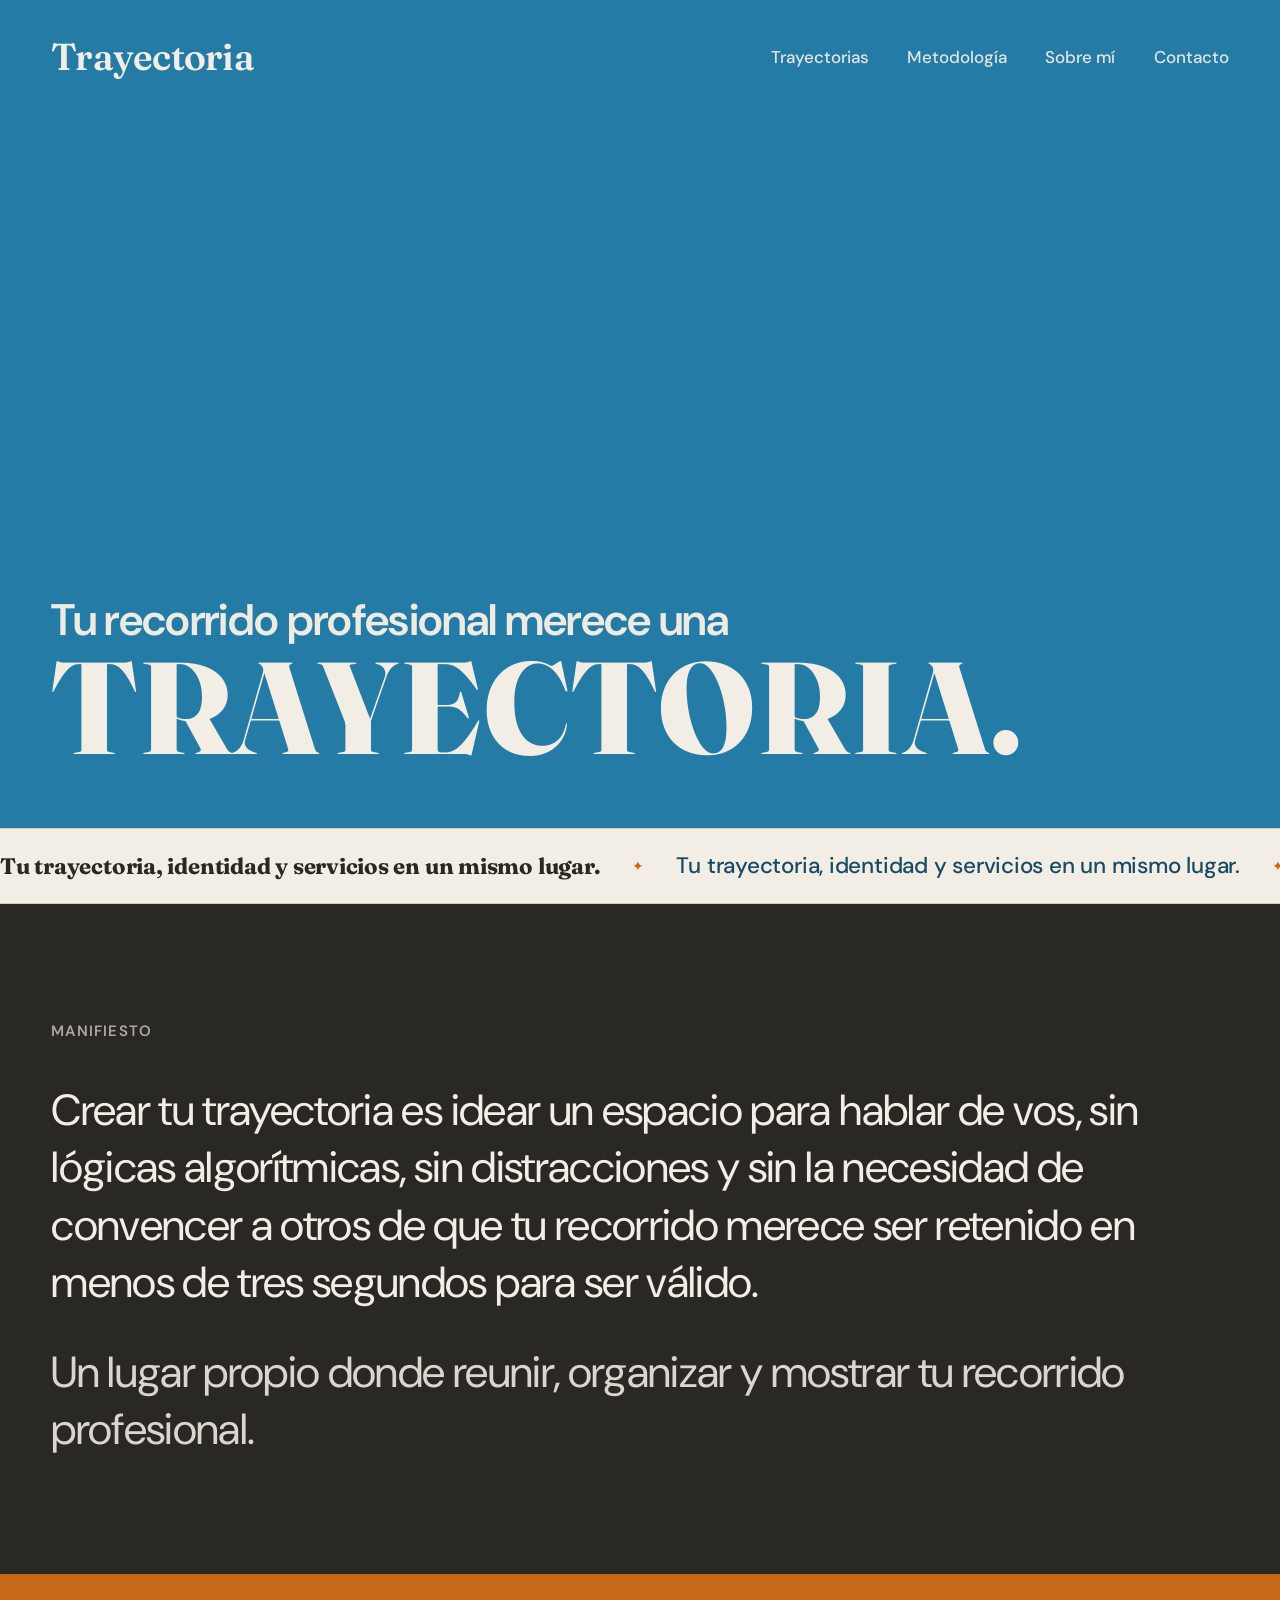
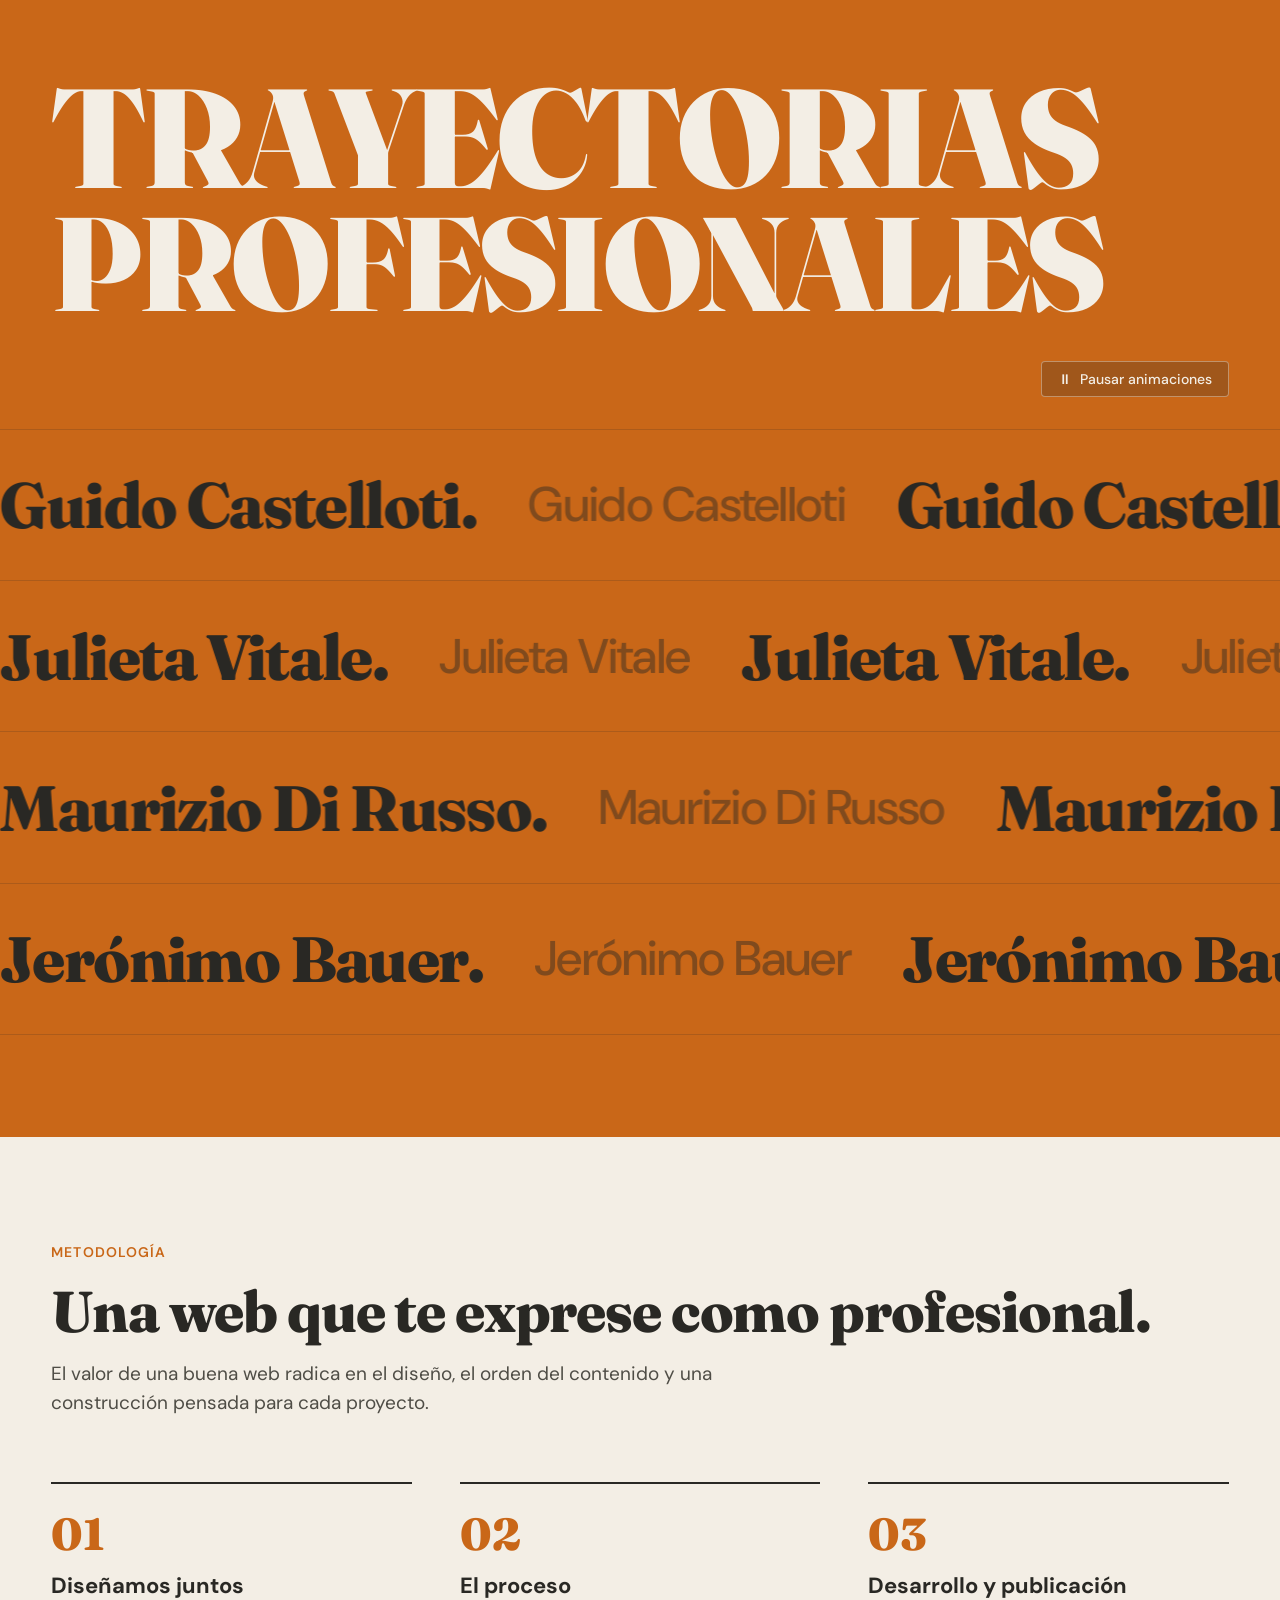
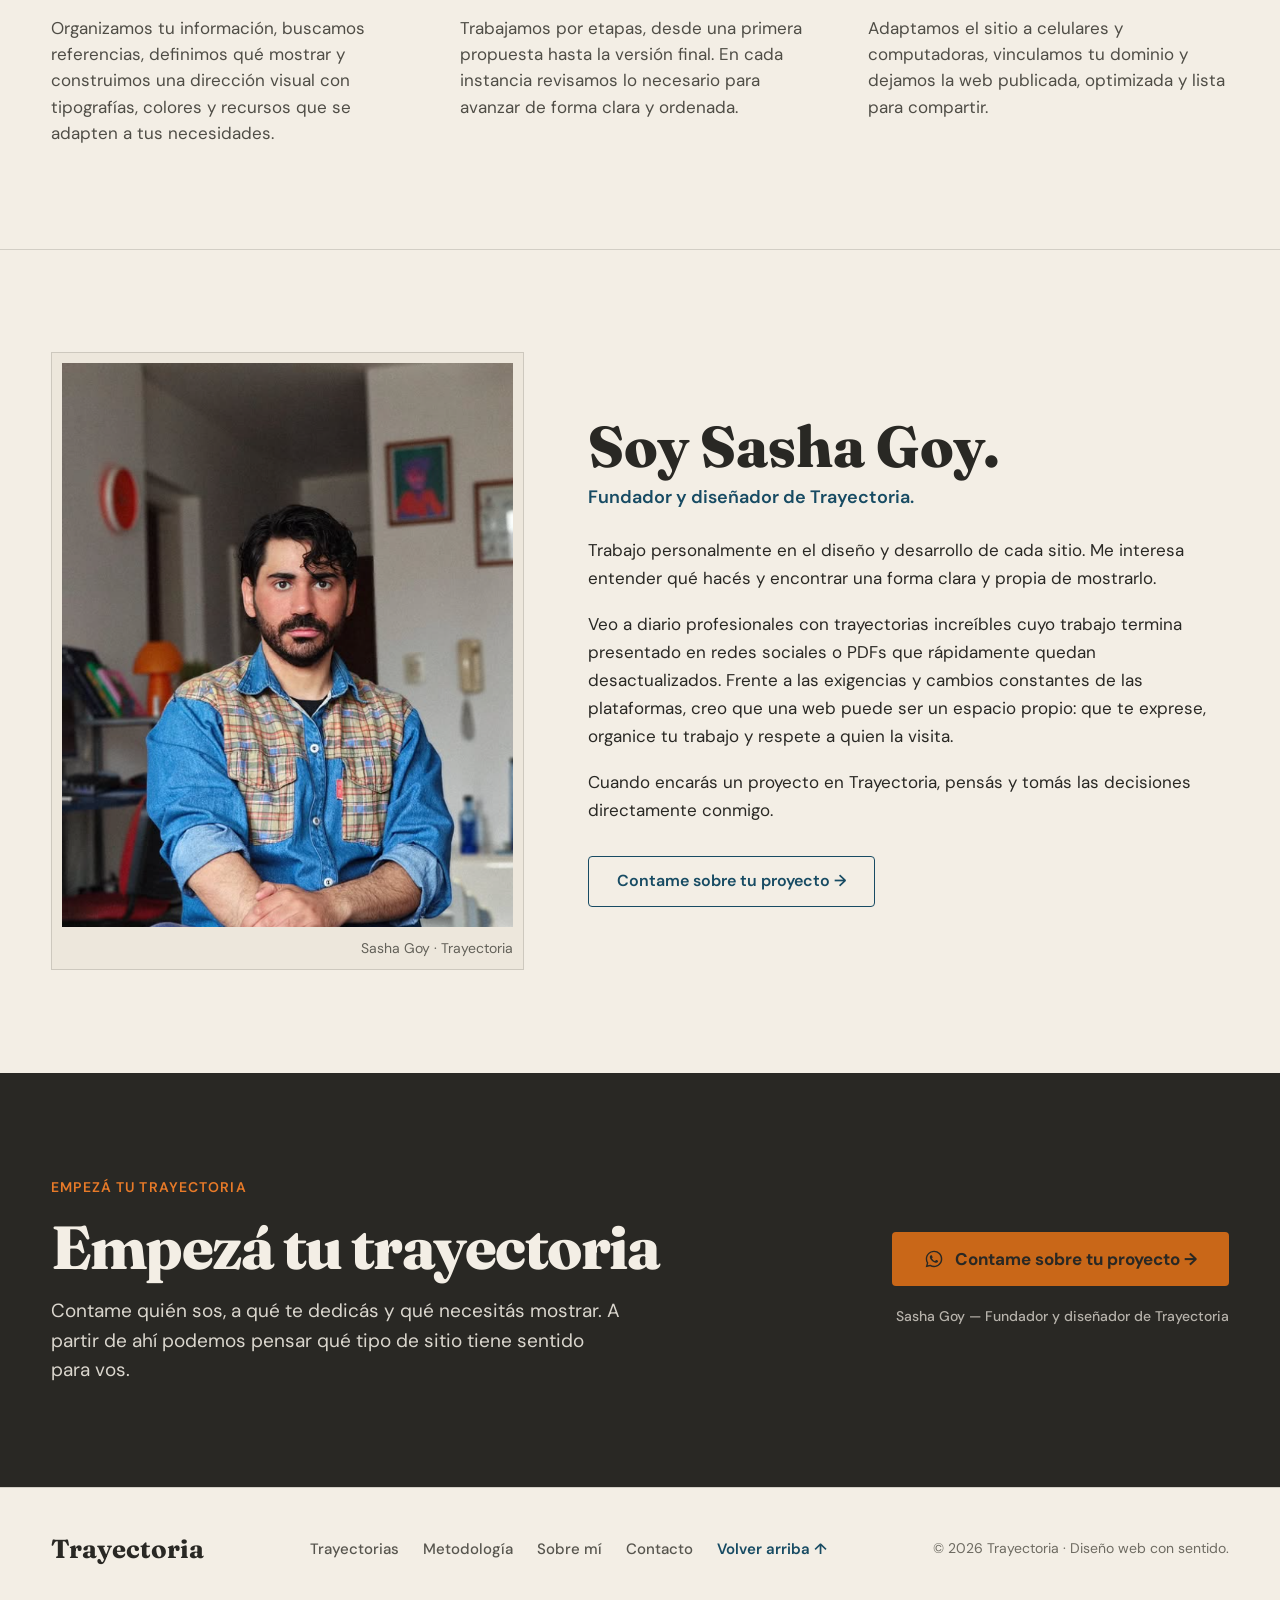
==== commit 88f21d1d: "feat: actualizar textos de marca, unificar Metodologia eliminando seccion azul y renombrar a Trayect" ====
--- a/index.html
+++ b/index.html
@@ -21,7 +21,7 @@
   <link href="https://fonts.googleapis.com/css2?family=DM+Sans:ital,opsz,wght@0,9..40,400..700;1,9..40,400..700&family=Fraunces:ital,opsz,wght@0,9..144,300..900;1,9..144,300..900&display=swap" rel="stylesheet">
 
   <!-- Hoja de estilos principal -->
-  <link rel="stylesheet" href="css/estudio.css?v=2026.expresivo.6">
+  <link rel="stylesheet" href="css/estudio.css?v=2026.expresivo.7">
 </head>
 <body id="top">
 
@@ -44,9 +44,8 @@
           <!-- Navegación principal -->
           <nav class="header-nav" aria-label="Navegación principal">
             <ul class="nav-list">
-              <li><a href="#trabajos" class="nav-link">Trabajos</a></li>
-              <li><a href="#servicio" class="nav-link">Servicio</a></li>
-              <li><a href="#proceso" class="nav-link">Proceso</a></li>
+              <li><a href="#trayectorias" class="nav-link">Trayectorias</a></li>
+              <li><a href="#metodologia" class="nav-link">Metodología</a></li>
               <li><a href="#sobre-mi" class="nav-link">Sobre mí</a></li>
               <li><a href="#contacto" class="nav-link">Contacto</a></li>
             </ul>
@@ -68,9 +67,8 @@
     <!-- Menú móvil desplegable -->
     <div id="mobile-menu" class="mobile-menu-drawer" aria-hidden="true">
       <ul class="mobile-nav-list">
-        <li><a href="#trabajos" class="mobile-nav-link">Trabajos</a></li>
-        <li><a href="#servicio" class="mobile-nav-link">Servicio</a></li>
-        <li><a href="#proceso" class="mobile-nav-link">Proceso</a></li>
+        <li><a href="#trayectorias" class="mobile-nav-link">Trayectorias</a></li>
+        <li><a href="#metodologia" class="mobile-nav-link">Metodología</a></li>
         <li><a href="#sobre-mi" class="mobile-nav-link">Sobre mí</a></li>
         <li><a href="#contacto" class="mobile-nav-link">Contacto</a></li>
       </ul>
@@ -80,8 +78,8 @@
     <section class="section-hero" aria-labelledby="hero-title">
       <div class="site-container hero-container">
         <div class="hero-content">
-          <p class="hero-pretitle">Tu recorrido profesional merece una web de</p>
-          <h1 id="hero-title" class="hero-giant-title">TRAYECTORIA</h1>
+          <p class="hero-pretitle">Tu recorrido profesional merece una</p>
+          <h1 id="hero-title" class="hero-giant-title">TRAYECTORIA.</h1>
         </div>
       </div>
     </section>
@@ -126,20 +124,24 @@
         <div class="manifesto-inner">
           <span id="manifesto-tag" class="manifesto-tag">Manifiesto</span>
           <p class="manifesto-statement">
-            Cada profesional necesita un lugar propio en internet. Diseñamos webs donde <span class="manifesto-highlight">trayectoria, identidad y servicios</span> convergen en una presencia digital singular, construida alrededor de quién sos, lo que hacés y <span class="manifesto-highlight">hacia dónde querés ir.</span>
+            Crear tu trayectoria es idear un espacio para hablar de vos, sin lógicas algorítmicas, sin distracciones y sin la necesidad de convencer a otros de que tu recorrido merece ser retenido en menos de tres segundos para ser válido.
           </p>
-        </div>
-      </div>
-    </section>
-
-    <!-- ==================== TRABAJOS SELECCIONADOS (Fondo naranja #C96718) ==================== -->
-    <section class="section-works section-fullbleed" id="trabajos" aria-labelledby="works-heading-1">
+          <p class="manifesto-statement manifesto-statement-secondary">
+            Un lugar propio donde reunir, organizar y mostrar tu recorrido profesional.
+          </p>
+        </div>
+      </div>
+    </section>
+
+    <!-- ==================== TRAYECTORIAS PROFESIONALES (Fondo naranja #C96718) ==================== -->
+    <section class="section-works section-fullbleed" id="trayectorias" aria-labelledby="works-heading-1">
+      <a id="trabajos" class="anchor-alias" aria-hidden="true"></a>
       
       <!-- Cabecera tipográfica monumental -->
       <div class="works-header-container">
         <h2 id="works-heading-1" class="works-heading">
-          <span class="works-title-line works-title-line-1">TRABAJOS</span>
-          <span class="works-title-line works-title-line-2">SELECCIONADOS</span>
+          <span class="works-title-line works-title-line-1">TRAYECTORIAS</span>
+          <span class="works-title-line works-title-line-2">PROFESIONALES</span>
         </h2>
       </div>
 
@@ -154,40 +156,40 @@
       <!-- Contenedor interactivo de filas de proyectos estilo henry.codes -->
       <div class="works-ticker-list">
 
-        <!-- Fila 1: Guido Castellotti (Hacia la izquierda) -->
+        <!-- Fila 1: Guido Castelloti (Hacia la izquierda) -->
         <article class="project-ticker-row" data-project-id="guido" data-dir="left">
           <a 
             href="https://trayectoriaweb.github.io/Guido-Castelloti-web/" 
             target="_blank" 
             rel="noopener noreferrer" 
             class="project-ticker-link"
-            aria-label="Ver proyecto web de Guido Castellotti — Portfolio creativo de fotografía y diseño (abre en nueva pestaña)"
+            aria-label="Ver proyecto web de Guido Castelloti — Portfolio de fotografía y diseño (abre en nueva pestaña)"
           >
-            <span class="visually-hidden">Guido Castellotti — Fotografía y diseño</span>
+            <span class="visually-hidden">Guido Castelloti — Fotografía y diseño</span>
             
             <div class="project-track project-track--left" aria-hidden="true">
               <div class="project-strip">
-                <span class="p-hero">Guido Castellotti.</span>
-                <span class="p-sub">Guido Castellotti</span>
-                <span class="p-hero">Guido Castellotti.</span>
-                <span class="p-sub">Guido Castellotti</span>
-                <span class="p-hero">Guido Castellotti.</span>
-                <span class="p-sub">Guido Castellotti</span>
-              </div>
-              <div class="project-strip">
-                <span class="p-hero">Guido Castellotti.</span>
-                <span class="p-sub">Guido Castellotti</span>
-                <span class="p-hero">Guido Castellotti.</span>
-                <span class="p-sub">Guido Castellotti</span>
-                <span class="p-hero">Guido Castellotti.</span>
-                <span class="p-sub">Guido Castellotti</span>
+                <span class="p-hero">Guido Castelloti.</span>
+                <span class="p-sub">Guido Castelloti</span>
+                <span class="p-hero">Guido Castelloti.</span>
+                <span class="p-sub">Guido Castelloti</span>
+                <span class="p-hero">Guido Castelloti.</span>
+                <span class="p-sub">Guido Castelloti</span>
+              </div>
+              <div class="project-strip">
+                <span class="p-hero">Guido Castelloti.</span>
+                <span class="p-sub">Guido Castelloti</span>
+                <span class="p-hero">Guido Castelloti.</span>
+                <span class="p-sub">Guido Castelloti</span>
+                <span class="p-hero">Guido Castelloti.</span>
+                <span class="p-sub">Guido Castelloti</span>
               </div>
             </div>
           </a>
 
           <!-- Tarjeta accesible para móvil / táctil sin depender de hover -->
           <div class="project-mobile-preview">
-            <img src="img/proyectos/guido-castellotti-hero.webp" alt="Guido Castellotti web" class="project-mobile-img" loading="lazy">
+            <img src="img/proyectos/guido-castellotti-hero.webp" alt="Guido Castelloti web" class="project-mobile-img" loading="lazy">
             <div class="project-mobile-meta">
               <span class="mobile-tag">Fotografía y diseño</span>
               <a href="https://trayectoriaweb.github.io/Guido-Castelloti-web/" target="_blank" rel="noopener noreferrer" class="mobile-view-link">Ver proyecto ↗</a>
@@ -322,81 +324,26 @@
       <div class="project-floating-card" id="projectFloatingCard" aria-hidden="true">
         <img src="img/proyectos/guido-castellotti-hero.png" alt="" class="floating-img" id="floatingImg">
         <div class="floating-caption" id="floatingCaption">
-          <span class="floating-title">Guido Castellotti</span>
+          <span class="floating-title">Guido Castelloti</span>
           <span class="floating-rubro">Fotografía y diseño</span>
         </div>
       </div>
 
     </section>
 
-    <!-- ==================== SERVICIO (Fondo azul profundo #174B63) ==================== -->
-    <section class="section-service section-fullbleed" id="servicio" aria-labelledby="service-title">
-      <div class="site-container">
-        
-        <div class="service-grid">
-          
-          <!-- Columna izquierda: Título editorial en Fraunces -->
-          <div class="service-left-col">
-            <span class="service-tag">Servicio</span>
-            <h2 id="service-title" class="service-main-title">
-              Una web pensada para vos.
-            </h2>
-            <p class="service-left-lead">
-              El valor de una buena web radica en el diseño, el orden del contenido, la agilidad de carga y el acompañamiento humano.
-            </p>
-          </div>
-
-          <!-- Columna derecha: 3 filas con líneas finas -->
-          <div class="service-rows">
-            
-            <div class="service-row-item">
-              <h3 class="service-row-title">
-                <span class="service-row-dot" aria-hidden="true"></span>
-                Diseño con identidad
-              </h3>
-              <p class="service-row-desc">
-                Organizamos tu información, definimos qué mostrar y creamos una dirección visual única con tipografía, color y proporciones adaptadas a lo que hacés.
-              </p>
-            </div>
-
-            <div class="service-row-item">
-              <h3 class="service-row-title">
-                <span class="service-row-dot" aria-hidden="true"></span>
-                Desarrollo y publicación
-              </h3>
-              <p class="service-row-desc">
-                Programación limpia y optimizada para celulares y computadoras. Vinculamos tu dominio propio y dejamos el sitio publicado, seguro y listo para compartir.
-              </p>
-            </div>
-
-            <div class="service-row-item">
-              <h3 class="service-row-title">
-                <span class="service-row-dot" aria-hidden="true"></span>
-                Acompañamiento
-              </h3>
-              <p class="service-row-desc">
-                Conversamos directamente durante todo el proceso. Te ayudo a ordenar las ideas y redactar textos si hace falta, con honestidad técnica de principio a fin.
-              </p>
-            </div>
-
-          </div>
-
-        </div>
-
-      </div>
-    </section>
-
-    <!-- ==================== PROCESO (Fondo hueso #F3EEE5) ==================== -->
-    <section class="section-process section-fullbleed" id="proceso" aria-labelledby="process-title">
+    <!-- ==================== METODOLOGÍA (Fondo hueso #F3EEE5, estilo anterior de proceso claro y simple) ==================== -->
+    <section class="section-process section-fullbleed" id="metodologia" aria-labelledby="metodologia-title">
+      <a id="proceso" class="anchor-alias" aria-hidden="true"></a>
+      <a id="servicio" class="anchor-alias" aria-hidden="true"></a>
       <div class="site-container">
         
         <header class="process-header">
           <span class="section-tag">Metodología</span>
-          <h2 id="process-title" class="process-main-title">
-            Un proceso claro y simple.
+          <h2 id="metodologia-title" class="process-main-title">
+            Una web que te exprese como profesional.
           </h2>
           <p class="process-lead">
-            Sin burocracia ni etapas interminables. Trabajamos con pasos definidos y decisiones compartidas.
+            El valor de una buena web radica en el diseño, el orden del contenido y una construcción pensada para cada proyecto.
           </p>
         </header>
 
@@ -404,25 +351,25 @@
           
           <div class="process-step-col">
             <span class="process-number">01</span>
-            <h3 class="process-step-title">Conversamos</h3>
+            <h3 class="process-step-title">Diseñamos juntos</h3>
             <p class="process-step-desc">
-              Conocemos el proyecto, sus contenidos y necesidades. Charlamos sobre a quién te dirigís y ordenamos el material disponible.
+              Organizamos tu información, buscamos referencias, definimos qué mostrar y construimos una dirección visual con tipografías, colores y recursos que se adapten a tus necesidades.
             </p>
           </div>
 
           <div class="process-step-col">
             <span class="process-number">02</span>
-            <h3 class="process-step-title">Diseñamos</h3>
+            <h3 class="process-step-title">El proceso</h3>
             <p class="process-step-desc">
-              Definimos la propuesta visual y revisamos juntos. Ajustamos tipografía, colores y jerarquías hasta que el sitio te represente.
+              Trabajamos por etapas, desde una primera propuesta hasta la versión final. En cada instancia revisamos lo necesario para avanzar de forma clara y ordenada.
             </p>
           </div>
 
           <div class="process-step-col">
             <span class="process-number">03</span>
-            <h3 class="process-step-title">Publicamos</h3>
+            <h3 class="process-step-title">Desarrollo y publicación</h3>
             <p class="process-step-desc">
-              Desarrollamos, probamos en múltiples pantallas y dejamos el sitio online, rápido y listo para recibir consultas.
+              Adaptamos el sitio a celulares y computadoras, vinculamos tu dominio y dejamos la web publicada, optimizada y lista para compartir.
             </p>
           </div>
 
@@ -453,23 +400,23 @@
           <!-- Derecha: Bio editorial -->
           <div class="about-content-col">
             <h2 id="about-title" class="about-title">Soy Sasha Goy.</h2>
-            <span class="about-role-tag">Fundador y diseñador de Trayectoria</span>
+            <p class="about-role-tag">Fundador y diseñador de Trayectoria.</p>
 
             <div class="about-bio-paragraphs">
               <p>
                 Trabajo personalmente en el diseño y desarrollo de cada sitio. Me interesa entender qué hacés y encontrar una forma clara y propia de mostrarlo.
               </p>
               <p>
-                Veo a diario a profesionales muy valiosos —abogados, fotógrafos, consultores, médicos, personas con oficio— cuyo trabajo se presenta a través de un PDF desactualizado o una plantilla genérica que no les hace justicia.
+                Veo a diario profesionales con trayectorias increíbles cuyo trabajo termina presentado en redes sociales o PDFs que rápidamente quedan desactualizados. Frente a las exigencias y cambios constantes de las plataformas, creo que una web puede ser un espacio propio: que te exprese, organice tu trabajo y respete a quien la visita.
               </p>
               <p>
-                Creo que una web debe sentirse como un taller cuidado: con criterio tipográfico, espacios generosos y respeto por quien la visita. Cuando encarás un proyecto en Trayectoria, pensás y tomás decisiones directamente conmigo.
+                Cuando encarás un proyecto en Trayectoria, pensás y tomás las decisiones directamente conmigo.
               </p>
             </div>
 
             <div class="about-actions">
               <a href="#contacto" class="btn-secondary">
-                Hablemos de tu web
+                Contame sobre tu proyecto →
               </a>
             </div>
           </div>
@@ -478,7 +425,7 @@
       </div>
     </section>
 
-    <!-- ==================== CONTACTO (Cierre pleno carbón #292824 con acento naranja) ==================== -->
+    <!-- ==================== CONTACTO (Fondo carbón #292824 con acento naranja) ==================== -->
     <section class="section-contact section-fullbleed" id="contacto" aria-labelledby="contact-title">
       <div class="site-container">
         
@@ -486,19 +433,19 @@
           
           <!-- Título a la izquierda -->
           <div>
-            <span class="contact-subtag">Contacto directo</span>
+            <span class="contact-subtag">Empezá tu trayectoria</span>
             <h2 id="contact-title" class="contact-title">
-              Hablemos de tu próxima web.
+              Empezá tu trayectoria
             </h2>
             <p class="contact-lead">
-              ¿Tenés una idea en marcha o necesitás ordenar cómo presentarte? Escribime por WhatsApp y lo vemos juntos, sin vueltas ni intermediarios.
+              Contame quién sos, a qué te dedicás y qué necesitás mostrar. A partir de ahí podemos pensar qué tipo de sitio tiene sentido para vos.
             </p>
           </div>
 
           <!-- Botón de acción hacia WhatsApp -->
           <div class="contact-action-wrapper">
             <a 
-              href="https://wa.me/5491123456789?text=Hola%20Sasha,%20estuve%20viendo%20Trayectoria%20Web%20y%20me%20gustar%C3%ADa%20conversar%20sobre%20mi%20sitio." 
+              href="https://wa.me/5491123456789?text=Hola%20Sasha,%20estuve%20viendo%20Trayectoria%20y%20me%20gustar%C3%ADa%20conversar%20sobre%20mi%20sitio." 
               class="btn-primary"
               data-whatsapp="true"
               target="_blank" 
@@ -507,10 +454,10 @@
               <svg width="20" height="20" viewBox="0 0 24 24" fill="currentColor" aria-hidden="true">
                 <path d="M12.04 2c-5.46 0-9.91 4.45-9.91 9.91 0 1.75.46 3.45 1.32 4.95L2.05 22l5.25-1.38c1.45.79 3.08 1.21 4.74 1.21 5.46 0 9.91-4.45 9.91-9.91 0-2.65-1.03-5.14-2.9-7.01A9.816 9.816 0 0 0 12.04 2zm0 18.15c-1.49 0-2.95-.4-4.22-1.16l-.3-.18-3.13.82.84-3.05-.2-.31a8.164 8.164 0 0 1-1.25-4.36c0-4.52 3.68-8.2 8.2-8.2 2.19 0 4.25.85 5.8 2.4 1.55 1.55 2.4 3.61 2.4 5.8 0 4.52-3.68 8.2-8.14 8.2zm4.49-6.13c-.25-.12-1.47-.72-1.7-.81-.23-.08-.39-.12-.56.12-.17.25-.64.81-.79.97-.14.17-.29.19-.54.06-.25-.12-1.05-.39-2-1.23-.74-.66-1.24-1.47-1.39-1.72-.14-.25-.02-.38.11-.5.11-.11.25-.29.37-.43.12-.14.17-.25.25-.41.08-.17.04-.31-.02-.43-.06-.12-.56-1.34-.76-1.84-.2-.48-.4-.42-.56-.43h-.47c-.17 0-.43.06-.66.31-.22.25-.86.84-.86 2.05 0 1.21.88 2.38 1 2.54.12.17 1.73 2.64 4.2 3.7.59.25 1.05.41 1.41.52.59.19 1.13.16 1.56.1.48-.07 1.47-.6 1.68-1.18.21-.58.21-1.07.14-1.18-.06-.13-.22-.2-.47-.32z"/>
               </svg>
-              <span>Escribime por WhatsApp</span>
+              <span>Contame sobre tu proyecto →</span>
             </a>
 
-            <span class="contact-motto">Sasha Goy — Fundador y diseñador</span>
+            <span class="contact-motto">Sasha Goy — Fundador y diseñador de Trayectoria</span>
           </div>
 
         </div>
@@ -532,9 +479,8 @@
 
         <!-- Enlaces -->
         <ul class="footer-nav">
-          <li><a href="#trabajos" class="footer-link">Trabajos</a></li>
-          <li><a href="#servicio" class="footer-link">Servicio</a></li>
-          <li><a href="#proceso" class="footer-link">Proceso</a></li>
+          <li><a href="#trayectorias" class="footer-link">Trayectorias</a></li>
+          <li><a href="#metodologia" class="footer-link">Metodología</a></li>
           <li><a href="#sobre-mi" class="footer-link">Sobre mí</a></li>
           <li><a href="#contacto" class="footer-link">Contacto</a></li>
           <li><a href="#top" class="footer-link footer-top-link">Volver arriba ↑</a></li>
--- a/css/estudio.css
+++ b/css/estudio.css
@@ -403,6 +403,11 @@
   max-width: 100%;
 }
 
+.manifesto-statement-secondary {
+  margin-top: clamp(1.25rem, 2.5vw, 2.25rem);
+  color: rgba(243, 238, 229, 0.88);
+}
+
 .manifesto-highlight {
   font-family: var(--font-serif);
   font-style: italic;
@@ -411,7 +416,7 @@
 }
 
 /* ==========================================================================
-   6. TRABAJOS SELECCIONADOS (Fondo naranja #C96718, estilo henry.codes)
+   6. TRAYECTORIAS PROFESIONALES (Fondo naranja #C96718, estilo henry.codes)
    ========================================================================== */
 .section-works {
   background-color: var(--color-naranja);
@@ -422,6 +427,16 @@
   overflow: hidden;
 }
 
+.anchor-alias {
+  position: absolute;
+  top: 0;
+  left: 0;
+  width: 0;
+  height: 0;
+  visibility: hidden;
+  pointer-events: none;
+}
+
 /* Cabecera monumental tipográfica (sin barras, naciendo desde el lateral) */
 .works-header-container {
   width: 100%;
@@ -451,19 +466,19 @@
 }
 
 .works-title-line-1 {
-  font-size: clamp(2.5rem, 12.2vw, 15.8rem);
+  font-size: clamp(2.35rem, 11vw, 14.5rem);
 }
 
 .works-title-line-2 {
-  font-size: clamp(1.85rem, 11.1vw, 14.5rem);
+  font-size: clamp(2.15rem, 10.4vw, 13.6rem);
 }
 
 @media (max-width: 640px) {
   .works-title-line-1 {
-    font-size: clamp(2.4rem, 13vw, 4rem);
+    font-size: clamp(2rem, 10vw, 3.5rem);
   }
   .works-title-line-2 {
-    font-size: clamp(1.75rem, 9.2vw, 3rem);
+    font-size: clamp(1.8rem, 9.2vw, 3.2rem);
   }
 }
 
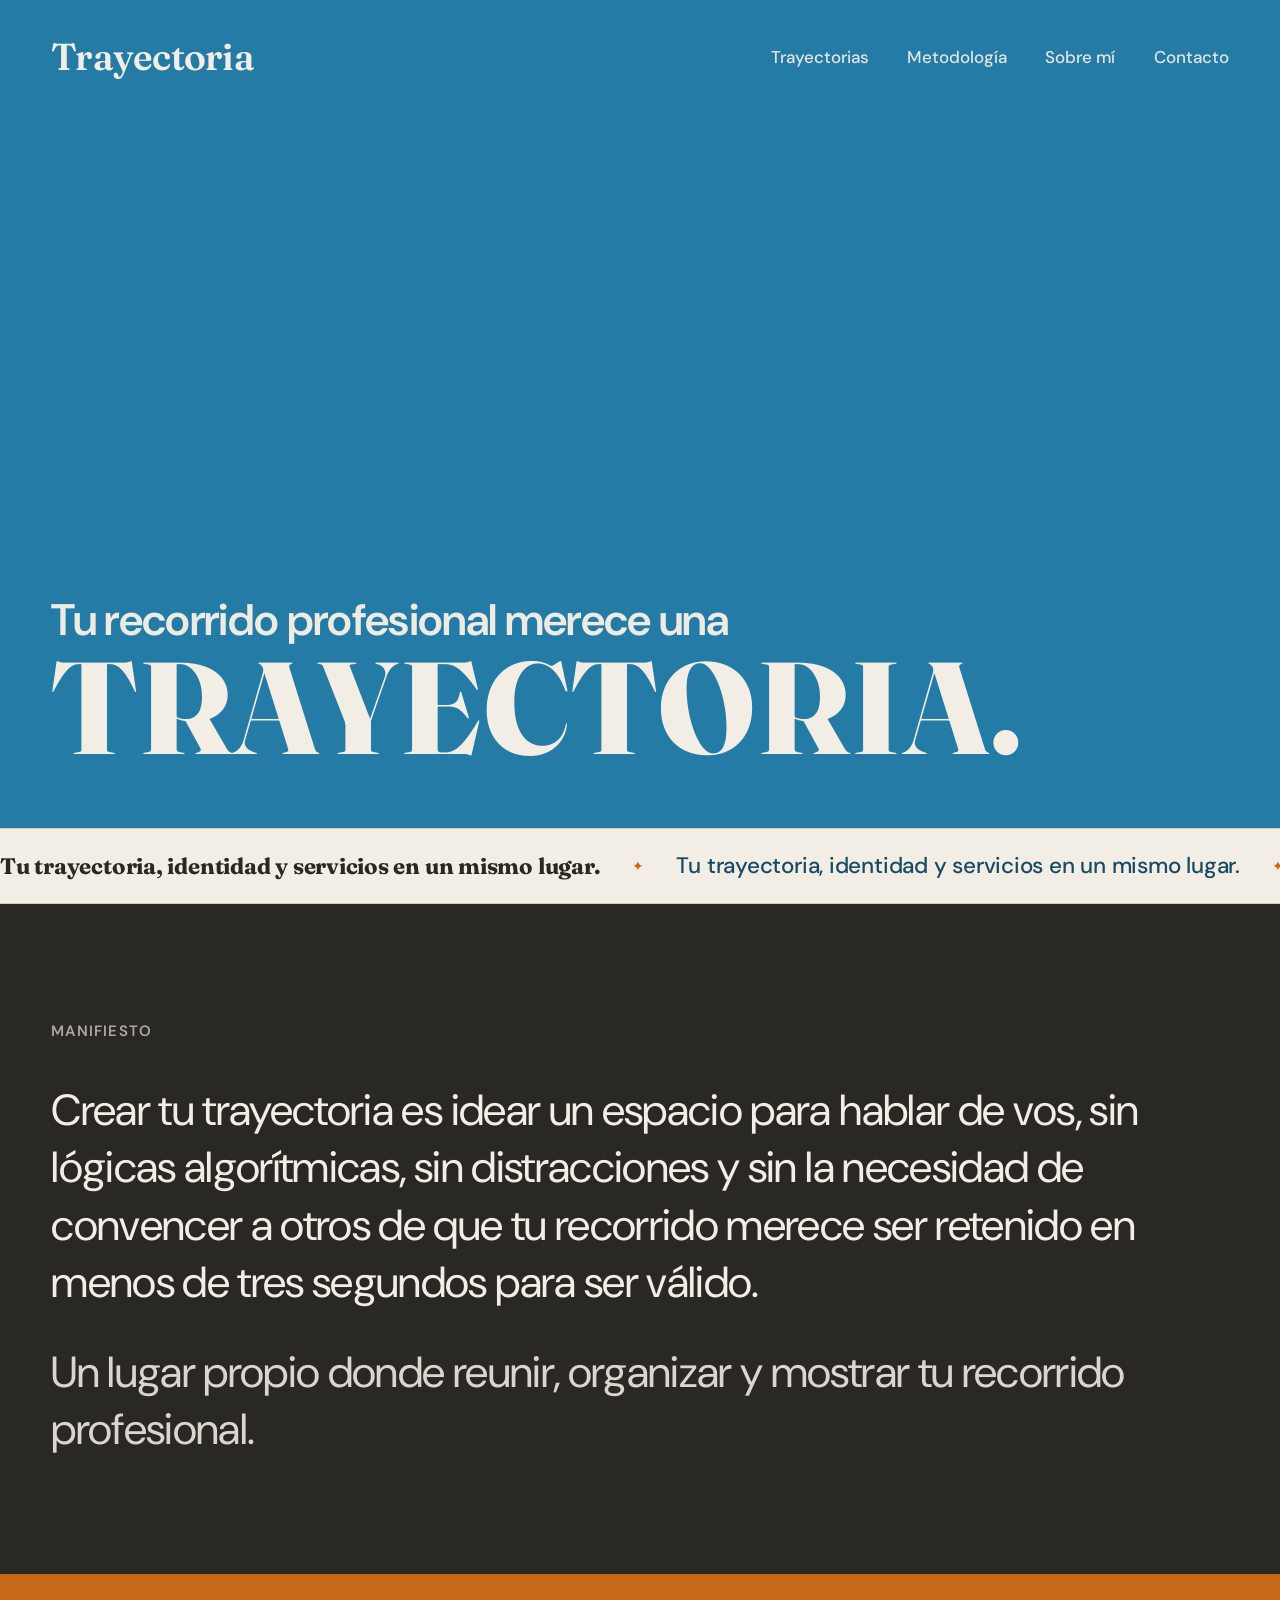
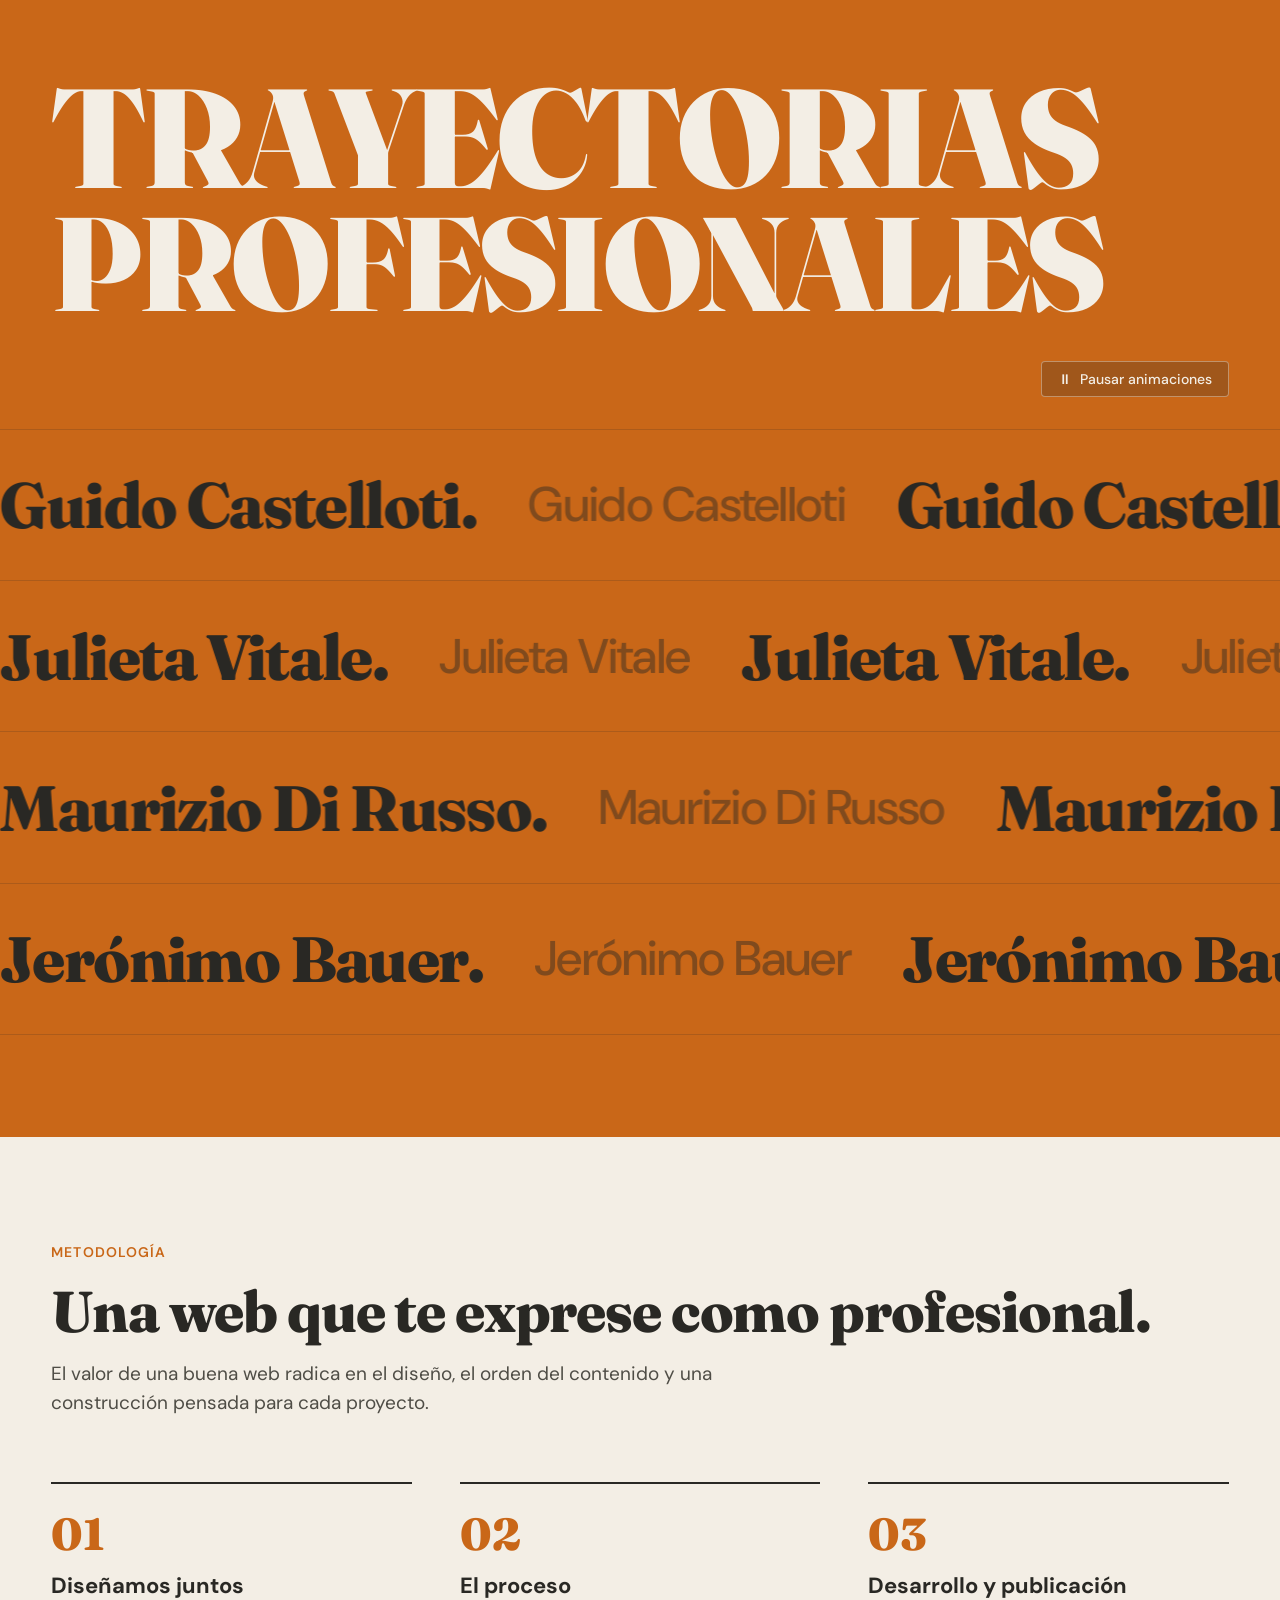
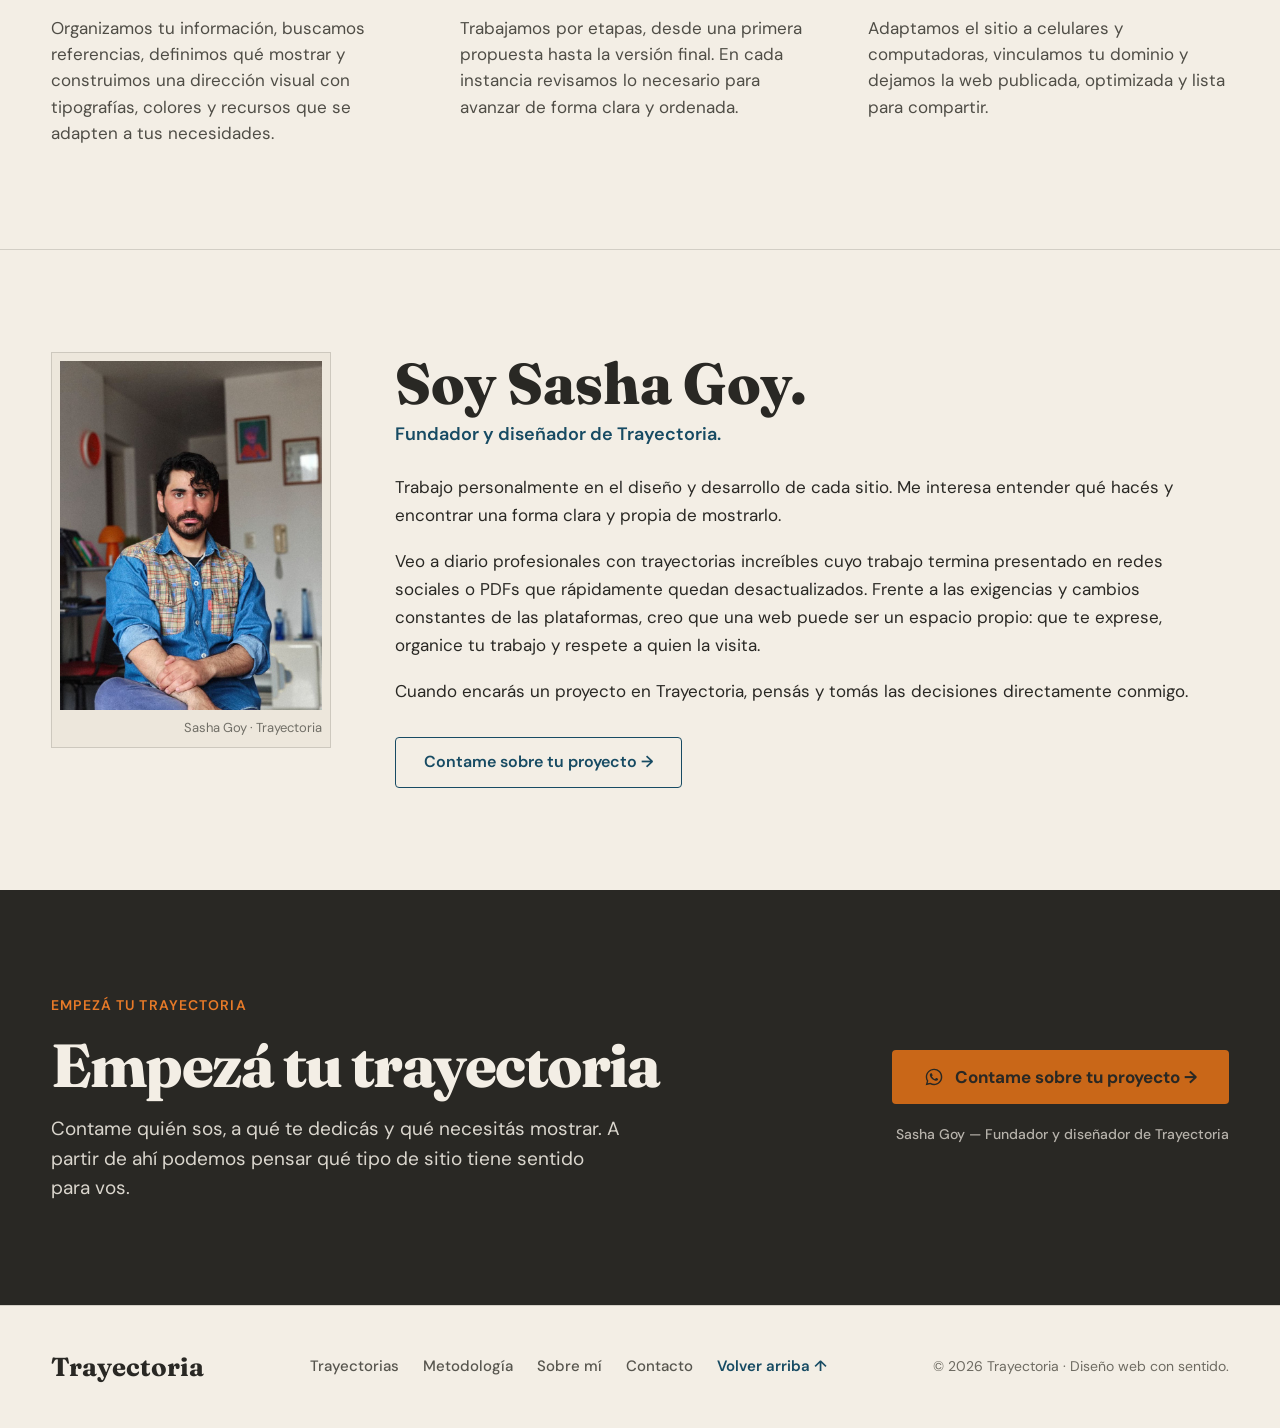
==== commit c445b90d: "feat: actualizar retrato de Sasha Goy con nueva foto y escala reducida" ====
--- a/index.html
+++ b/index.html
@@ -10,7 +10,7 @@
   <meta property="og:title" content="Trayectoria — Diseño web para trayectorias profesionales">
   <meta property="og:description" content="Tu recorrido profesional merece una web de Trayectoria. Sasha Goy, fundador y diseñador.">
   <meta property="og:type" content="website">
-  <meta property="og:image" content="img/sasha-goy.png">
+  <meta property="og:image" content="img/sasha-goy.jpg">
 
   <!-- Favicon tipográfico -->
   <link rel="icon" href="data:image/svg+xml,<svg xmlns='http://www.w3.org/2000/svg' viewBox='0 0 100 100'><rect width='100' height='100' rx='16' fill='%23247BA5'/><text x='50' y='72' font-size='68' font-family='serif' font-weight='bold' fill='%23F3EEE5' text-anchor='middle'>T</text></svg>">
@@ -21,7 +21,7 @@
   <link href="https://fonts.googleapis.com/css2?family=DM+Sans:ital,opsz,wght@0,9..40,400..700;1,9..40,400..700&family=Fraunces:ital,opsz,wght@0,9..144,300..900;1,9..144,300..900&display=swap" rel="stylesheet">
 
   <!-- Hoja de estilos principal -->
-  <link rel="stylesheet" href="css/estudio.css?v=2026.expresivo.7">
+  <link rel="stylesheet" href="css/estudio.css?v=2026.expresivo.8">
 </head>
 <body id="top">
 
@@ -387,11 +387,12 @@
           <div class="about-photo-col">
             <div class="about-photo-wrapper">
               <img 
-                src="img/sasha-goy.png" 
+                src="img/sasha-goy.jpg" 
                 alt="Fotografía de Sasha Goy, fundador y diseñador de Trayectoria" 
                 class="about-portrait"
-                width="605"
-                height="835"
+                width="768"
+                height="1024"
+                loading="lazy"
               >
               <p class="about-caption">Sasha Goy · Trayectoria</p>
             </div>
--- a/css/estudio.css
+++ b/css/estudio.css
@@ -945,37 +945,52 @@
 .about-grid {
   display: grid;
   grid-template-columns: 1fr;
-  gap: clamp(2.5rem, 5vw, 4.5rem);
-  align-items: center;
+  gap: clamp(2rem, 4vw, 4rem);
+  align-items: flex-start;
 }
 
 @media (min-width: 880px) {
   .about-grid {
-    grid-template-columns: 0.85fr 1.15fr;
-  }
+    grid-template-columns: clamp(240px, 22vw, 280px) 1fr;
+    gap: clamp(3rem, 5vw, 5rem);
+    align-items: flex-start;
+  }
+}
+
+.about-photo-col {
+  display: flex;
+  justify-content: flex-start;
 }
 
 .about-photo-wrapper {
   position: relative;
+  width: 100%;
+  max-width: 280px;
   border: 1px solid var(--border-hairline-dark);
   background-color: #ede7dc;
-  padding: 10px;
+  padding: 8px;
+}
+
+@media (max-width: 879px) {
+  .about-photo-wrapper {
+    max-width: 210px;
+  }
 }
 
 .about-portrait {
   width: 100%;
   height: auto;
-  aspect-ratio: 4 / 5;
+  aspect-ratio: 3 / 4;
   object-fit: cover;
   display: block;
 }
 
 .about-caption {
   font-family: var(--font-sans);
-  font-size: 0.875rem;
-  color: #636159;
+  font-size: 0.8125rem;
+  color: #706e66;
   text-align: right;
-  margin-top: 0.65rem;
+  margin-top: 0.5rem;
 }
 
 .about-title {
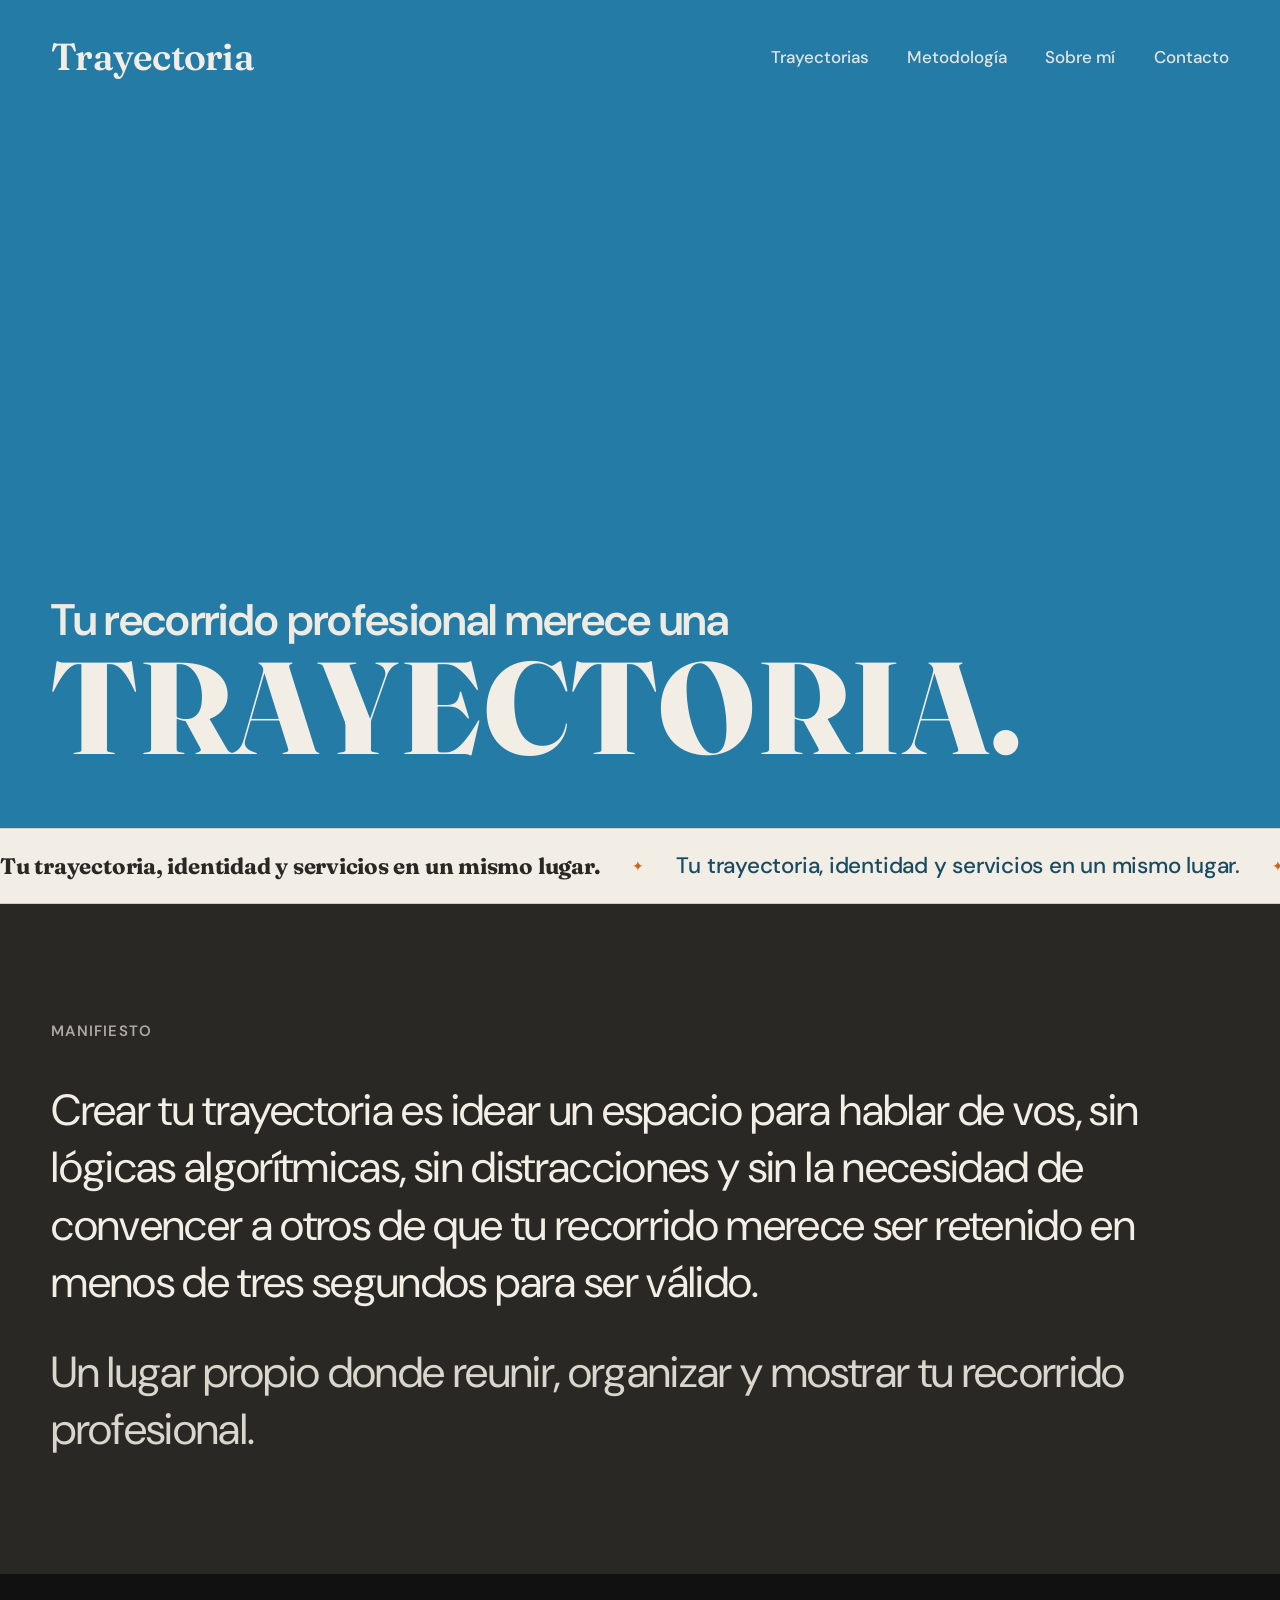
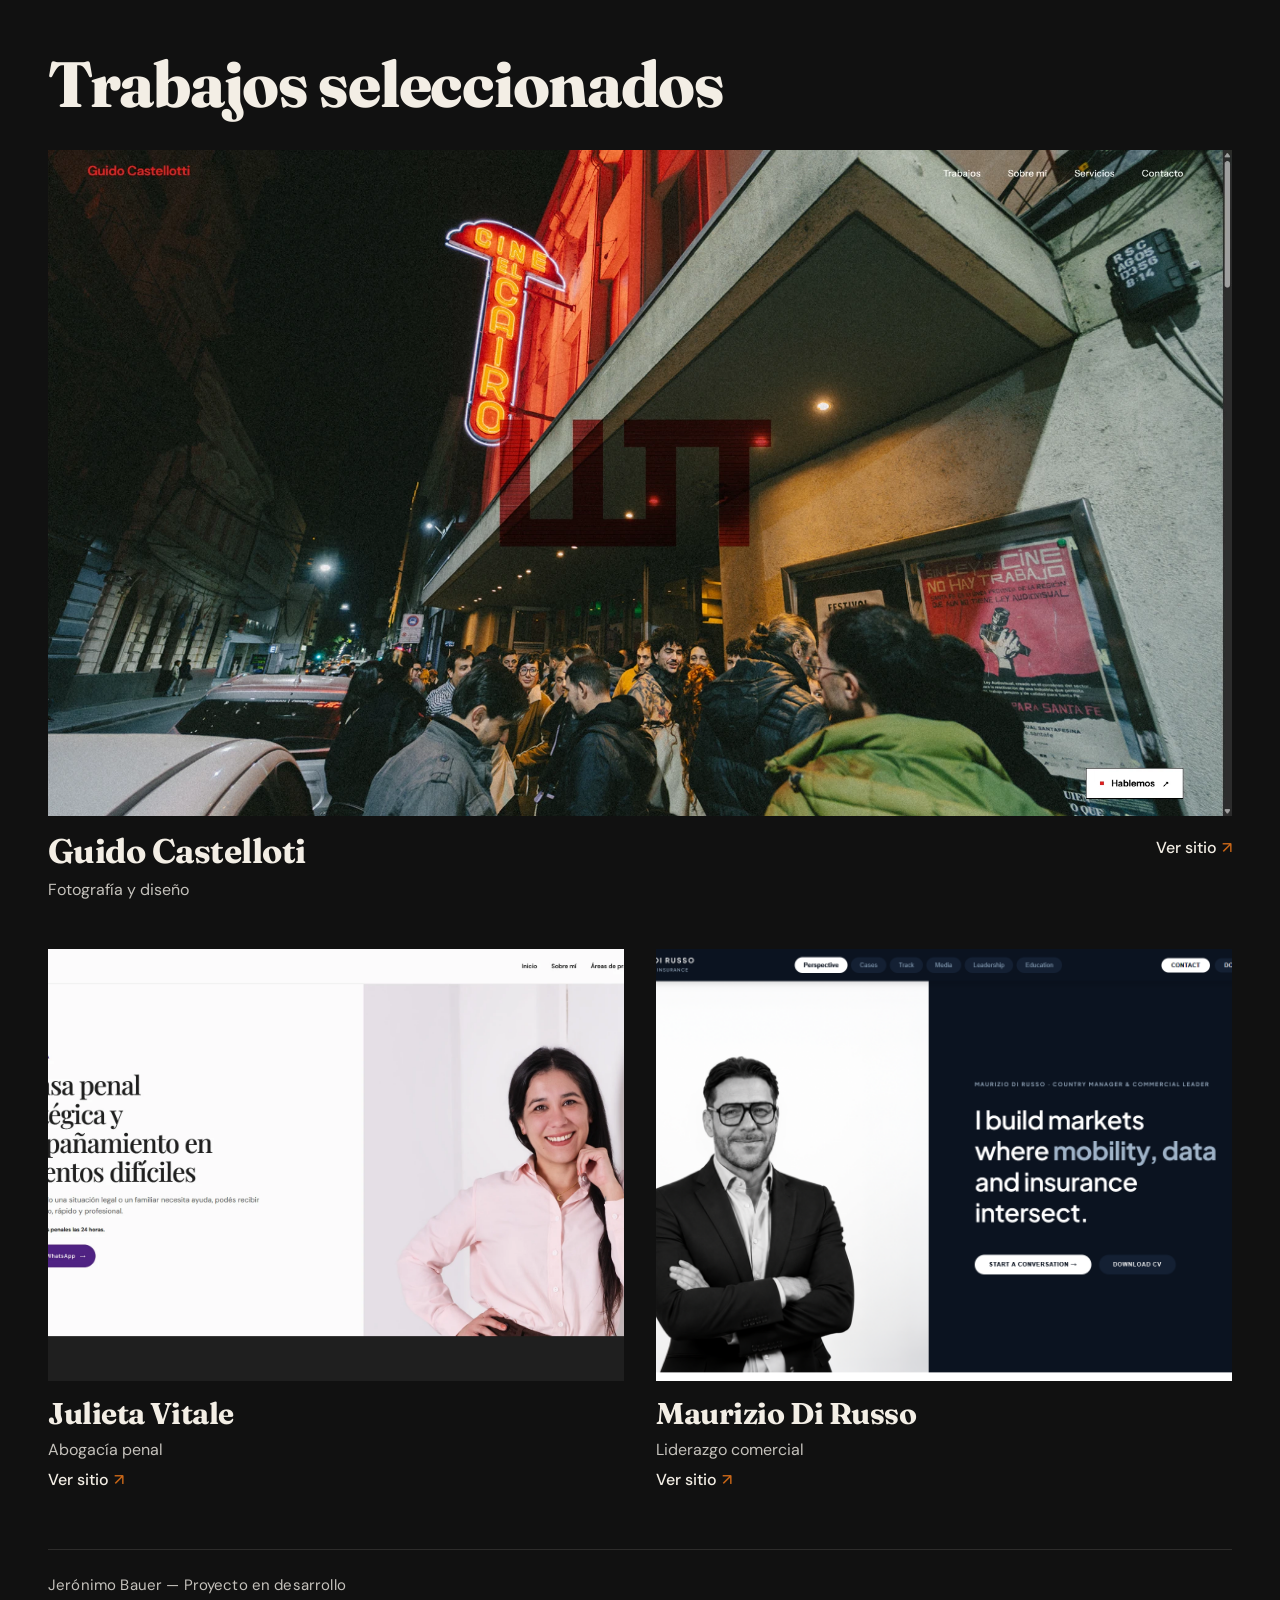
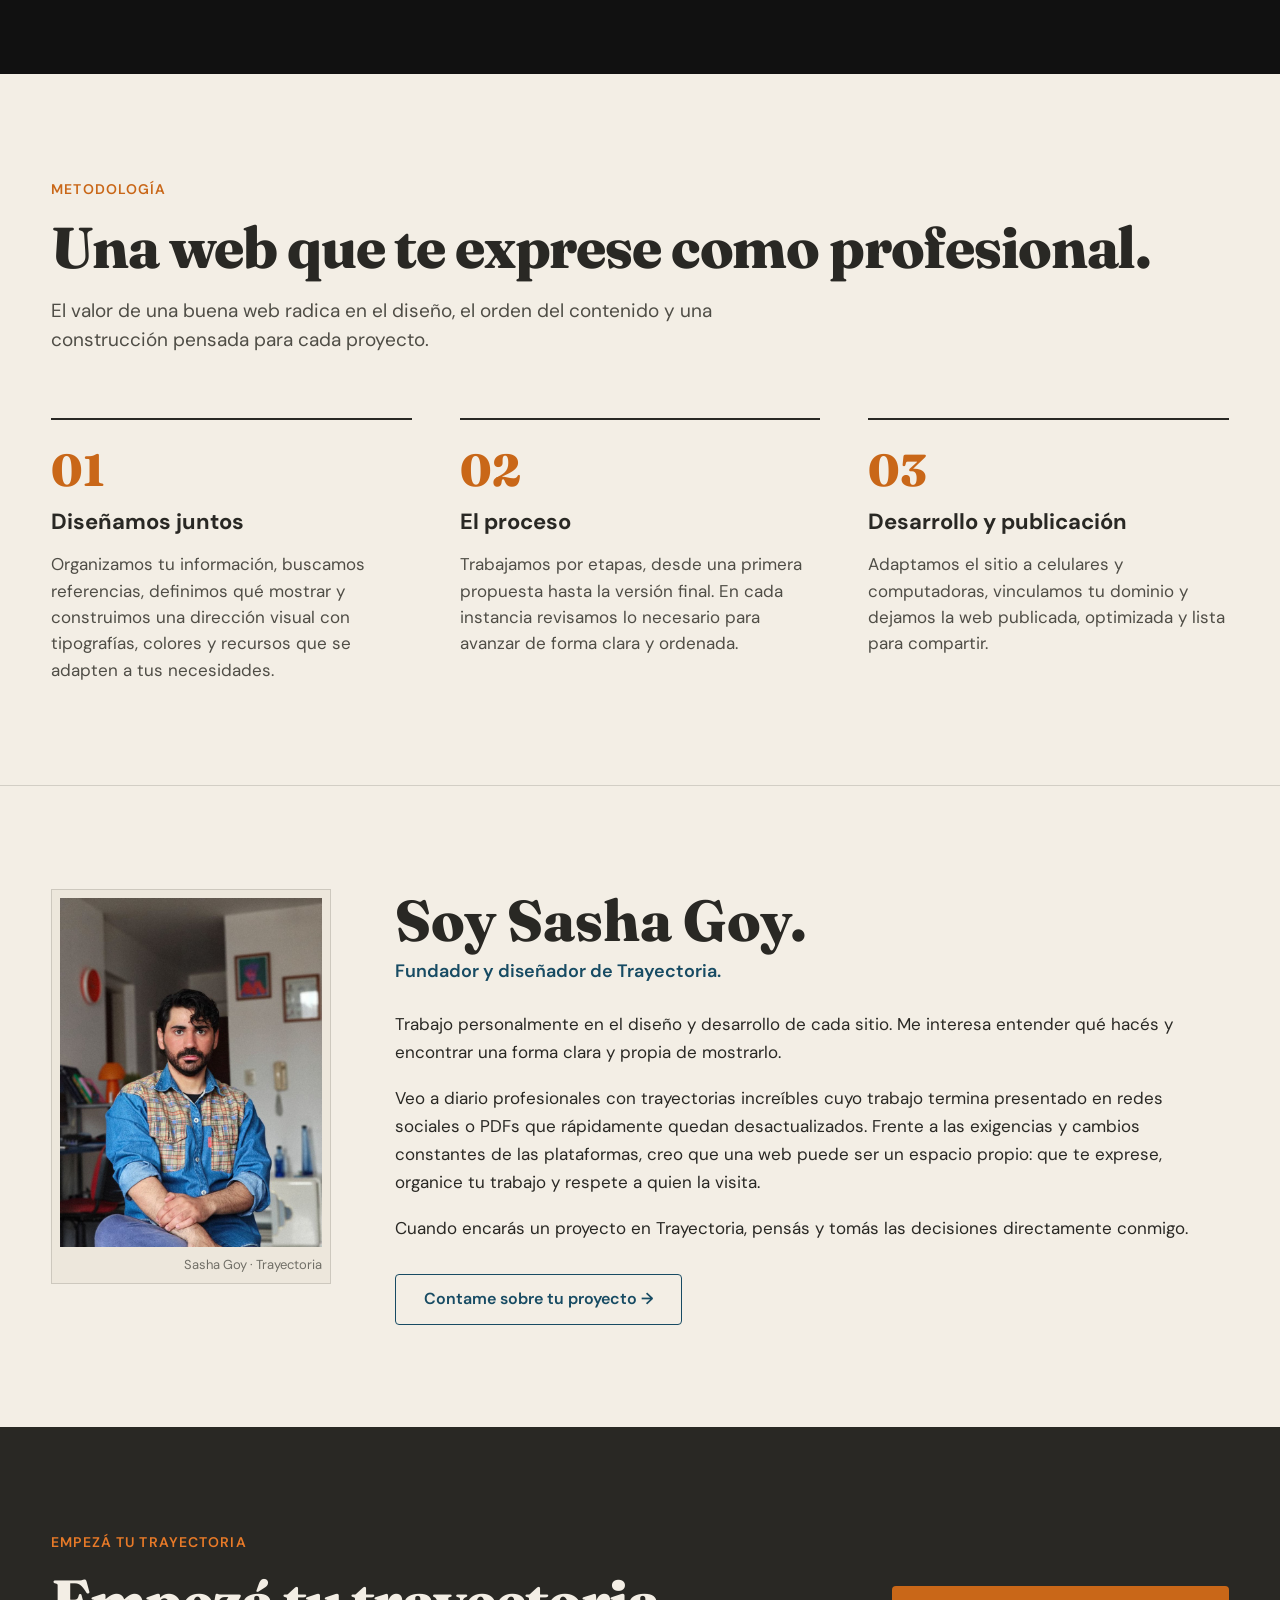
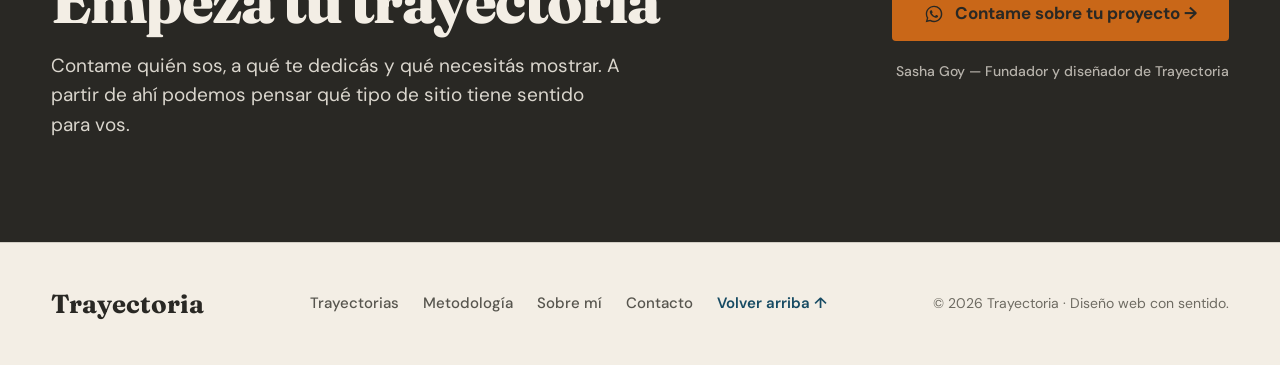
==== commit 72bf39ab: "feat: rediseño editorial de la sección Trabajos seleccionados en fondo negro" ====
--- a/index.html
+++ b/index.html
@@ -21,7 +21,7 @@
   <link href="https://fonts.googleapis.com/css2?family=DM+Sans:ital,opsz,wght@0,9..40,400..700;1,9..40,400..700&family=Fraunces:ital,opsz,wght@0,9..144,300..900;1,9..144,300..900&display=swap" rel="stylesheet">
 
   <!-- Hoja de estilos principal -->
-  <link rel="stylesheet" href="css/estudio.css?v=2026.expresivo.8">
+  <link rel="stylesheet" href="css/estudio.css?v=2026.editorial.1">
 </head>
 <body id="top">
 
@@ -133,202 +133,155 @@
       </div>
     </section>
 
-    <!-- ==================== TRAYECTORIAS PROFESIONALES (Fondo naranja #C96718) ==================== -->
-    <section class="section-works section-fullbleed" id="trayectorias" aria-labelledby="works-heading-1">
+    <!-- ==================== TRABAJOS SELECCIONADOS (Fondo negro #111111) ==================== -->
+    <section class="section-works section-fullbleed" id="trayectorias" aria-labelledby="works-heading">
       <a id="trabajos" class="anchor-alias" aria-hidden="true"></a>
       
-      <!-- Cabecera tipográfica monumental -->
-      <div class="works-header-container">
-        <h2 id="works-heading-1" class="works-heading">
-          <span class="works-title-line works-title-line-1">TRAYECTORIAS</span>
-          <span class="works-title-line works-title-line-2">PROFESIONALES</span>
-        </h2>
-      </div>
-
-      <!-- Barra de accesibilidad: control para pausar/reanudar animaciones -->
-      <div class="works-accessibility-bar">
-        <button type="button" class="btn-motion-toggle" id="toggleMotionBtn" aria-pressed="false">
-          <span class="motion-icon" aria-hidden="true">⏸</span>
-          <span class="motion-label">Pausar animaciones</span>
-        </button>
-      </div>
-
-      <!-- Contenedor interactivo de filas de proyectos estilo henry.codes -->
-      <div class="works-ticker-list">
-
-        <!-- Fila 1: Guido Castelloti (Hacia la izquierda) -->
-        <article class="project-ticker-row" data-project-id="guido" data-dir="left">
-          <a 
-            href="https://trayectoriaweb.github.io/Guido-Castelloti-web/" 
-            target="_blank" 
-            rel="noopener noreferrer" 
-            class="project-ticker-link"
-            aria-label="Ver proyecto web de Guido Castelloti — Portfolio de fotografía y diseño (abre en nueva pestaña)"
-          >
-            <span class="visually-hidden">Guido Castelloti — Fotografía y diseño</span>
+      <div class="works-container">
+        
+        <!-- Encabezado editorial alineado a la izquierda -->
+        <header class="works-header">
+          <h2 id="works-heading" class="works-title">Trabajos seleccionados</h2>
+        </header>
+
+        <!-- Grilla editorial de proyectos -->
+        <div class="works-grid">
+
+          <!-- 1. Guido Castelloti (Fila completa panorámica ~16:9) -->
+          <article class="work-item work-item--featured">
+            <a 
+              href="https://trayectoriaweb.github.io/Guido-Castelloti-web/" 
+              target="_blank" 
+              rel="noopener noreferrer" 
+              class="work-media-link"
+              aria-label="Ver sitio web de Guido Castelloti — Fotografía y diseño (abre en nueva pestaña)"
+            >
+              <div class="work-media-frame work-media-frame--featured">
+                <picture>
+                  <source srcset="img/proyectos/guido-castellotti-hero.webp" type="image/webp">
+                  <img 
+                    src="img/proyectos/guido-castellotti-hero.png" 
+                    alt="Captura del sitio web de Guido Castelloti" 
+                    class="work-img" 
+                    loading="lazy" 
+                    width="1600" 
+                    height="900"
+                  >
+                </picture>
+              </div>
+            </a>
             
-            <div class="project-track project-track--left" aria-hidden="true">
-              <div class="project-strip">
-                <span class="p-hero">Guido Castelloti.</span>
-                <span class="p-sub">Guido Castelloti</span>
-                <span class="p-hero">Guido Castelloti.</span>
-                <span class="p-sub">Guido Castelloti</span>
-                <span class="p-hero">Guido Castelloti.</span>
-                <span class="p-sub">Guido Castelloti</span>
+            <div class="work-info work-info--featured">
+              <div class="work-info-main">
+                <h3 class="work-name">Guido Castelloti</h3>
+                <p class="work-activity">Fotografía y diseño</p>
               </div>
-              <div class="project-strip">
-                <span class="p-hero">Guido Castelloti.</span>
-                <span class="p-sub">Guido Castelloti</span>
-                <span class="p-hero">Guido Castelloti.</span>
-                <span class="p-sub">Guido Castelloti</span>
-                <span class="p-hero">Guido Castelloti.</span>
-                <span class="p-sub">Guido Castelloti</span>
+              <div class="work-info-action">
+                <a 
+                  href="https://trayectoriaweb.github.io/Guido-Castelloti-web/" 
+                  target="_blank" 
+                  rel="noopener noreferrer" 
+                  class="work-link"
+                >
+                  Ver sitio <span class="work-link-arrow" aria-hidden="true">↗</span>
+                </a>
               </div>
             </div>
-          </a>
-
-          <!-- Tarjeta accesible para móvil / táctil sin depender de hover -->
-          <div class="project-mobile-preview">
-            <img src="img/proyectos/guido-castellotti-hero.webp" alt="Guido Castelloti web" class="project-mobile-img" loading="lazy">
-            <div class="project-mobile-meta">
-              <span class="mobile-tag">Fotografía y diseño</span>
-              <a href="https://trayectoriaweb.github.io/Guido-Castelloti-web/" target="_blank" rel="noopener noreferrer" class="mobile-view-link">Ver proyecto ↗</a>
-            </div>
-          </div>
-        </article>
-
-        <!-- Fila 2: Julieta Vitale (Hacia la derecha) -->
-        <article class="project-ticker-row" data-project-id="julieta" data-dir="right">
-          <a 
-            href="https://angelesgoy.github.io/julieta-vitale-abogada/" 
-            target="_blank" 
-            rel="noopener noreferrer" 
-            class="project-ticker-link"
-            aria-label="Ver proyecto web de Julieta Vitale — Abogada penalista (abre en nueva pestaña)"
-          >
-            <span class="visually-hidden">Julieta Vitale — Abogacía penal</span>
-            
-            <div class="project-track project-track--right" aria-hidden="true">
-              <div class="project-strip">
-                <span class="p-hero">Julieta Vitale.</span>
-                <span class="p-sub">Julieta Vitale</span>
-                <span class="p-hero">Julieta Vitale.</span>
-                <span class="p-sub">Julieta Vitale</span>
-                <span class="p-hero">Julieta Vitale.</span>
-                <span class="p-sub">Julieta Vitale</span>
+          </article>
+
+          <!-- Fila de 2 columnas para Julieta Vitale y Maurizio Di Russo -->
+          <div class="works-row-columns">
+
+            <!-- 2. Julieta Vitale -->
+            <article class="work-item">
+              <a 
+                href="https://angelesgoy.github.io/julieta-vitale-abogada/" 
+                target="_blank" 
+                rel="noopener noreferrer" 
+                class="work-media-link"
+                aria-label="Ver sitio web de Julieta Vitale — Abogacía penal (abre en nueva pestaña)"
+              >
+                <div class="work-media-frame">
+                  <picture>
+                    <source srcset="img/proyectos/julieta-vitale-hero.webp" type="image/webp">
+                    <img 
+                      src="img/proyectos/julieta-vitale-hero.png" 
+                      alt="Captura del sitio web de Julieta Vitale" 
+                      class="work-img" 
+                      loading="lazy" 
+                      width="1600" 
+                      height="900"
+                    >
+                  </picture>
+                </div>
+              </a>
+              
+              <div class="work-info">
+                <h3 class="work-name">Julieta Vitale</h3>
+                <p class="work-activity">Abogacía penal</p>
+                <div class="work-info-action">
+                  <a 
+                    href="https://angelesgoy.github.io/julieta-vitale-abogada/" 
+                    target="_blank" 
+                    rel="noopener noreferrer" 
+                    class="work-link"
+                  >
+                    Ver sitio <span class="work-link-arrow" aria-hidden="true">↗</span>
+                  </a>
+                </div>
               </div>
-              <div class="project-strip">
-                <span class="p-hero">Julieta Vitale.</span>
-                <span class="p-sub">Julieta Vitale</span>
-                <span class="p-hero">Julieta Vitale.</span>
-                <span class="p-sub">Julieta Vitale</span>
-                <span class="p-hero">Julieta Vitale.</span>
-                <span class="p-sub">Julieta Vitale</span>
+            </article>
+
+            <!-- 3. Maurizio Di Russo -->
+            <article class="work-item">
+              <a 
+                href="https://angelesgoy.github.io/maurizio-di-russo/" 
+                target="_blank" 
+                rel="noopener noreferrer" 
+                class="work-media-link"
+                aria-label="Ver sitio web de Maurizio Di Russo — Liderazgo comercial (abre en nueva pestaña)"
+              >
+                <div class="work-media-frame">
+                  <picture>
+                    <source srcset="img/proyectos/maurizio-stage-16x9.png" type="image/png">
+                    <img 
+                      src="img/proyectos/maurizio-stage-16x9.png" 
+                      alt="Captura del sitio web de Maurizio Di Russo" 
+                      class="work-img" 
+                      loading="lazy" 
+                      width="1600" 
+                      height="900"
+                    >
+                  </picture>
+                </div>
+              </a>
+              
+              <div class="work-info">
+                <h3 class="work-name">Maurizio Di Russo</h3>
+                <p class="work-activity">Liderazgo comercial</p>
+                <div class="work-info-action">
+                  <a 
+                    href="https://angelesgoy.github.io/maurizio-di-russo/" 
+                    target="_blank" 
+                    rel="noopener noreferrer" 
+                    class="work-link"
+                  >
+                    Ver sitio <span class="work-link-arrow" aria-hidden="true">↗</span>
+                  </a>
+                </div>
               </div>
-            </div>
-          </a>
-
-          <div class="project-mobile-preview">
-            <img src="img/proyectos/julieta-vitale-hero.webp" alt="Julieta Vitale web" class="project-mobile-img" loading="lazy">
-            <div class="project-mobile-meta">
-              <span class="mobile-tag">Abogacía penal</span>
-              <a href="https://angelesgoy.github.io/julieta-vitale-abogada/" target="_blank" rel="noopener noreferrer" class="mobile-view-link">Ver proyecto ↗</a>
-            </div>
-          </div>
-        </article>
-
-        <!-- Fila 3: Maurizio Di Russo (Hacia la izquierda) -->
-        <article class="project-ticker-row" data-project-id="maurizio" data-dir="left">
-          <a 
-            href="https://angelesgoy.github.io/maurizio-di-russo/" 
-            target="_blank" 
-            rel="noopener noreferrer" 
-            class="project-ticker-link"
-            aria-label="Ver proyecto web de Maurizio Di Russo — Liderazgo comercial y movilidad (abre en nueva pestaña)"
-          >
-            <span class="visually-hidden">Maurizio Di Russo — Liderazgo comercial</span>
-            
-            <div class="project-track project-track--left" aria-hidden="true">
-              <div class="project-strip">
-                <span class="p-hero">Maurizio Di Russo.</span>
-                <span class="p-sub">Maurizio Di Russo</span>
-                <span class="p-hero">Maurizio Di Russo.</span>
-                <span class="p-sub">Maurizio Di Russo</span>
-                <span class="p-hero">Maurizio Di Russo.</span>
-                <span class="p-sub">Maurizio Di Russo</span>
-              </div>
-              <div class="project-strip">
-                <span class="p-hero">Maurizio Di Russo.</span>
-                <span class="p-sub">Maurizio Di Russo</span>
-                <span class="p-hero">Maurizio Di Russo.</span>
-                <span class="p-sub">Maurizio Di Russo</span>
-                <span class="p-hero">Maurizio Di Russo.</span>
-                <span class="p-sub">Maurizio Di Russo</span>
-              </div>
-            </div>
-          </a>
-
-          <div class="project-mobile-preview">
-            <img src="img/proyectos/maurizio-stage-16x9.png" alt="Maurizio Di Russo web" class="project-mobile-img" loading="lazy">
-            <div class="project-mobile-meta">
-              <span class="mobile-tag">Liderazgo comercial</span>
-              <a href="https://angelesgoy.github.io/maurizio-di-russo/" target="_blank" rel="noopener noreferrer" class="mobile-view-link">Ver proyecto ↗</a>
-            </div>
-          </div>
-        </article>
-
-        <!-- Fila 4: Jerónimo Bauer (Hacia la derecha) -->
-        <article class="project-ticker-row" data-project-id="jeronimo" data-dir="right">
-          <a 
-            href="#contacto" 
-            class="project-ticker-link"
-            aria-label="Proyecto Jerónimo Bauer — En desarrollo (contactar para más información)"
-          >
-            <span class="visually-hidden">Jerónimo Bauer — En desarrollo</span>
-            
-            <div class="project-track project-track--right" aria-hidden="true">
-              <div class="project-strip">
-                <span class="p-hero">Jerónimo Bauer.</span>
-                <span class="p-sub">Jerónimo Bauer</span>
-                <span class="p-hero">Jerónimo Bauer.</span>
-                <span class="p-sub">Jerónimo Bauer</span>
-                <span class="p-hero">Jerónimo Bauer.</span>
-                <span class="p-sub">Jerónimo Bauer</span>
-              </div>
-              <div class="project-strip">
-                <span class="p-hero">Jerónimo Bauer.</span>
-                <span class="p-sub">Jerónimo Bauer</span>
-                <span class="p-hero">Jerónimo Bauer.</span>
-                <span class="p-sub">Jerónimo Bauer</span>
-                <span class="p-hero">Jerónimo Bauer.</span>
-                <span class="p-sub">Jerónimo Bauer</span>
-              </div>
-            </div>
-          </a>
-
-          <div class="project-mobile-preview">
-            <div class="project-placeholder-box">
-              <span class="placeholder-title">Jerónimo Bauer</span>
-              <span class="placeholder-tag">Proyecto en desarrollo</span>
-            </div>
-            <div class="project-mobile-meta">
-              <span class="mobile-tag">En desarrollo</span>
-              <a href="#contacto" class="mobile-view-link">Consultar ↗</a>
-            </div>
-          </div>
-        </article>
-
-      </div>
-
-      <!-- Lámina flotante de previsualización que acompaña suavemente al cursor -->
-      <div class="project-floating-card" id="projectFloatingCard" aria-hidden="true">
-        <img src="img/proyectos/guido-castellotti-hero.png" alt="" class="floating-img" id="floatingImg">
-        <div class="floating-caption" id="floatingCaption">
-          <span class="floating-title">Guido Castelloti</span>
-          <span class="floating-rubro">Fotografía y diseño</span>
-        </div>
-      </div>
-
+            </article>
+
+          </div>
+
+        </div>
+
+        <!-- Línea discreta al final para Jerónimo Bauer -->
+        <div class="works-dev-note">
+          <p class="works-dev-text">Jerónimo Bauer — Proyecto en desarrollo</p>
+        </div>
+
+      </div>
     </section>
 
     <!-- ==================== METODOLOGÍA (Fondo hueso #F3EEE5, estilo anterior de proceso claro y simple) ==================== -->
@@ -495,7 +448,7 @@
     </div>
   </footer>
 
-  <!-- Script interactivo: tickers, cursor follower, accesibilidad -->
-  <script src="js/estudio.js?v=2026.expresivo.1"></script>
+  <!-- Script interactivo principal -->
+  <script src="js/estudio.js?v=2026.editorial.1"></script>
 </body>
 </html>
--- a/css/estudio.css
+++ b/css/estudio.css
@@ -416,345 +416,237 @@
 }
 
 /* ==========================================================================
-   6. TRAYECTORIAS PROFESIONALES (Fondo naranja #C96718, estilo henry.codes)
+   6. TRABAJOS SELECCIONADOS (Fondo negro #111111, composición editorial)
    ========================================================================== */
 .section-works {
-  background-color: var(--color-naranja);
-  color: var(--color-hueso);
-  padding-top: clamp(4rem, 8vw, 7rem);
-  padding-bottom: clamp(4.5rem, 8vw, 7.5rem);
+  background-color: #111111;
+  color: #F3EEE5;
+  padding-top: clamp(3.5rem, 6vw, 5.5rem);
+  padding-bottom: clamp(4rem, 6vw, 6.5rem);
   position: relative;
+}
+
+.works-container {
+  width: 100%;
+  max-width: 1280px;
+  margin-left: auto;
+  margin-right: auto;
+  padding-left: 48px;
+  padding-right: 48px;
+}
+
+@media (max-width: 767px) {
+  .works-container {
+    padding-left: 20px;
+    padding-right: 20px;
+  }
+}
+
+/* Encabezado: Fraunces, ~64px desktop / ~38px mobile, 32px al primer proyecto */
+.works-header {
+  margin-bottom: 32px;
+}
+
+.works-title {
+  font-family: var(--font-serif);
+  font-size: 64px;
+  font-weight: 800;
+  line-height: 1.06;
+  letter-spacing: -0.02em;
+  color: #F3EEE5;
+  margin: 0;
+  text-align: left;
+}
+
+@media (max-width: 767px) {
+  .works-title {
+    font-size: 38px;
+    line-height: 1.15;
+  }
+}
+
+/* Grilla de proyectos: editorial, limpia y sin tarjetas con fondos propios ni sombras */
+.works-grid {
+  display: flex;
+  flex-direction: column;
+  gap: 48px;
+}
+
+@media (max-width: 767px) {
+  .works-grid {
+    gap: 40px;
+  }
+}
+
+.work-item {
+  display: flex;
+  flex-direction: column;
+  width: 100%;
+}
+
+/* Marco de captura */
+.work-media-link {
+  display: block;
+  width: 100%;
+  text-decoration: none;
+  cursor: pointer;
   overflow: hidden;
 }
 
-.anchor-alias {
-  position: absolute;
-  top: 0;
-  left: 0;
-  width: 0;
-  height: 0;
-  visibility: hidden;
-  pointer-events: none;
-}
-
-/* Cabecera monumental tipográfica (sin barras, naciendo desde el lateral) */
-.works-header-container {
-  width: 100%;
-  max-width: 100%;
-  margin: 0 0 clamp(1.5rem, 3vw, 2.75rem) 0;
-  padding-left: clamp(1.5rem, 4vw, 4.5rem);
-  padding-right: clamp(1.5rem, 4vw, 4.5rem);
-}
-
-.works-heading {
+.work-media-frame {
+  width: 100%;
+  aspect-ratio: 4 / 3;
+  overflow: hidden;
+  background-color: #1a1a18;
+}
+
+/* Guido: primera fila completa en 16:9 en escritorio */
+.work-media-frame--featured {
+  aspect-ratio: 16 / 9;
+}
+
+@media (max-width: 767px) {
+  .work-media-frame--featured {
+    aspect-ratio: 4 / 3;
+  }
+}
+
+.work-img {
+  width: 100%;
+  height: 100%;
+  object-fit: cover;
+  object-position: top center;
+  display: block;
+  transition: opacity 0.2s ease;
+}
+
+.work-media-link:hover .work-img {
+  opacity: 0.94;
+}
+
+/* Información del proyecto debajo de la imagen (16px separación) */
+.work-info {
+  margin-top: 16px;
+  display: flex;
+  flex-direction: column;
+  text-align: left;
+}
+
+.work-info-main {
+  display: flex;
+  flex-direction: column;
+}
+
+/* Nombre: Fraunces, ~30px */
+.work-name {
+  font-family: var(--font-serif);
+  font-size: 30px;
+  font-weight: 700;
+  line-height: 1.16;
+  letter-spacing: -0.015em;
+  color: #F3EEE5;
   margin: 0;
-  display: flex;
-  flex-direction: column;
-  align-items: flex-start;
-  gap: clamp(0.15rem, 0.4vw, 0.5rem);
-}
-
-.works-title-line {
-  display: block;
-  font-family: var(--font-serif);
-  font-weight: 900;
-  color: var(--color-hueso);
-  text-transform: uppercase;
-  white-space: nowrap;
-  line-height: 0.88;
-  letter-spacing: -0.03em;
-}
-
-.works-title-line-1 {
-  font-size: clamp(2.35rem, 11vw, 14.5rem);
-}
-
-.works-title-line-2 {
-  font-size: clamp(2.15rem, 10.4vw, 13.6rem);
-}
-
-@media (max-width: 640px) {
-  .works-title-line-1 {
-    font-size: clamp(2rem, 10vw, 3.5rem);
-  }
-  .works-title-line-2 {
-    font-size: clamp(1.8rem, 9.2vw, 3.2rem);
-  }
-}
-
-/* Botón accesible de control de movimiento */
-.works-accessibility-bar {
-  width: 100%;
-  max-width: 100%;
-  margin: 0 0 clamp(1.5rem, 2.5vw, 2.5rem) 0;
-  padding-left: clamp(1.5rem, 4vw, 4.5rem);
-  padding-right: clamp(1.5rem, 4vw, 4.5rem);
-  display: flex;
-  justify-content: flex-end;
-}
-
-.btn-motion-toggle {
-  background-color: rgba(41, 40, 36, 0.25);
-  border: 1px solid rgba(243, 238, 229, 0.4);
-  color: var(--color-hueso);
-  padding: 0.5rem 1rem;
-  border-radius: 4px;
-  font-family: var(--font-sans);
-  font-size: 0.875rem;
-  font-weight: 500;
-  cursor: pointer;
+  white-space: normal;
+  word-break: normal;
+}
+
+.work-item--featured .work-name {
+  font-size: 34px;
+}
+
+@media (max-width: 767px) {
+  .work-name,
+  .work-item--featured .work-name {
+    font-size: 30px;
+  }
+}
+
+/* Actividad: DM Sans, 16px, gris claro #C5C2BC, 6-8px de margen */
+.work-activity {
+  font-family: var(--font-sans);
+  font-size: 16px;
+  font-weight: 400;
+  line-height: 1.4;
+  color: #C5C2BC;
+  margin: 7px 0 0 0;
+}
+
+/* Enlace "Ver sitio ↗": DM Sans, 16px, 6-8px de margen */
+.work-info-action {
+  margin-top: 7px;
+}
+
+.work-link {
   display: inline-flex;
   align-items: center;
-  gap: 0.5rem;
-  transition: all var(--trans-fast);
-}
-
-.btn-motion-toggle:hover {
-  background-color: var(--color-carbon);
-  color: var(--color-hueso);
-}
-
-/* Lista de filas de proyectos */
-.works-ticker-list {
-  width: 100%;
-  display: flex;
-  flex-direction: column;
-}
-
-.project-ticker-row {
-  width: 100%;
-  position: relative;
-  border-top: 1px solid rgba(41, 40, 36, 0.18);
-  overflow: hidden;
-}
-
-.project-ticker-row:last-child {
-  border-bottom: 1px solid rgba(41, 40, 36, 0.18);
-}
-
-.project-ticker-link {
-  display: block;
-  width: 100%;
-  padding: clamp(1rem, 2vw, 1.75rem) 0;
-  overflow: hidden;
+  gap: 5px;
+  font-family: var(--font-sans);
+  font-size: 16px;
+  font-weight: 500;
+  line-height: 1.4;
+  color: #F3EEE5;
   text-decoration: none;
-  position: relative;
   cursor: pointer;
-}
-
-.project-track {
-  display: inline-flex;
-  width: max-content;
-  will-change: transform;
-}
-
-/* Direcciones alternadas de animación continua (~20-30 px/s) */
-.project-track--left {
-  animation: projectMarqueeLeft 38s linear infinite;
-}
-
-.project-track--right {
-  animation: projectMarqueeRight 36s linear infinite;
-}
-
-/* Desfase asimétrico de inicio */
-.project-ticker-row:nth-child(1) .project-track {
-  animation-duration: 40s;
-  animation-delay: -3s;
-}
-
-.project-ticker-row:nth-child(2) .project-track {
-  animation-duration: 35s;
-  animation-delay: -11s;
-}
-
-.project-ticker-row:nth-child(3) .project-track {
-  animation-duration: 38s;
-  animation-delay: -7s;
-}
-
-.project-ticker-row:nth-child(4) .project-track {
-  animation-duration: 33s;
-  animation-delay: -15s;
-}
-
-@keyframes projectMarqueeLeft {
-  0% { transform: translate3d(0, 0, 0); }
-  100% { transform: translate3d(-50%, 0, 0); }
-}
-
-@keyframes projectMarqueeRight {
-  0% { transform: translate3d(-50%, 0, 0); }
-  100% { transform: translate3d(0, 0, 0); }
-}
-
-/* Pausa individual al pasar el cursor o recibir foco por teclado */
-.project-ticker-row:hover .project-track,
-.project-ticker-row:focus-within .project-track {
-  animation-play-state: paused !important;
-}
-
-/* Pausa global cuando se activa el botón o preferencia reducida */
-body.motion-paused .ticker-track,
-body.motion-paused .project-track {
-  animation-play-state: paused !important;
-}
-
-.project-strip {
-  display: inline-flex;
-  align-items: center;
-  gap: clamp(2rem, 4vw, 4.5rem);
-  padding-right: clamp(2rem, 4vw, 4.5rem);
-}
-
-.p-hero {
-  font-family: var(--font-serif);
-  font-size: clamp(2.25rem, 5vw, 4.5rem);
-  font-weight: 800;
-  color: var(--color-carbon);
-  letter-spacing: -0.025em;
-  white-space: nowrap;
-  transition: transform var(--trans-fast), color var(--trans-fast);
-}
-
-.project-ticker-row:hover .p-hero {
-  color: #151513;
-}
-
-.p-sub {
-  font-family: var(--font-sans);
-  font-size: clamp(1.75rem, 3.8vw, 3.25rem);
-  font-weight: 500;
-  color: rgba(41, 40, 36, 0.45);
-  letter-spacing: -0.015em;
-  white-space: nowrap;
-}
-
-/* Previsualización móvil táctil (oculta en escritorio) */
-.project-mobile-preview {
-  display: none;
-}
-
-@media (max-width: 768px) {
-  .project-mobile-preview {
-    display: flex;
-    align-items: center;
+  transition: color 0.2s ease;
+}
+
+.work-link-arrow {
+  display: inline-block;
+  color: #C96718;
+  transition: transform 0.2s cubic-bezier(0.16, 1, 0.3, 1);
+}
+
+.work-link:hover {
+  color: #FFFFFF;
+}
+
+.work-link:hover .work-link-arrow,
+.work-item:hover .work-link-arrow {
+  transform: translate(3px, -3px);
+}
+
+/* En escritorio: Guido tiene nombre/actividad a la izquierda y enlace a la derecha */
+@media (min-width: 768px) {
+  .work-info--featured {
+    flex-direction: row;
     justify-content: space-between;
-    gap: 1rem;
-    padding: 0.75rem var(--page-padding) 1.25rem;
-  }
-
-  .project-mobile-img {
-    width: 100px;
-    height: 64px;
-    object-fit: cover;
-    border-radius: 4px;
-    box-shadow: 0 4px 10px rgba(0, 0, 0, 0.15);
-  }
-
-  .project-placeholder-box {
-    width: 100px;
-    height: 64px;
-    background-color: var(--color-carbon);
-    color: var(--color-hueso);
+    align-items: flex-start;
+  }
+
+  .work-info--featured .work-info-action {
+    margin-top: 4px;
+  }
+
+  /* Dos columnas iguales separadas por 32px para Julieta y Maurizio */
+  .works-row-columns {
+    display: grid;
+    grid-template-columns: 1fr 1fr;
+    gap: 32px;
+  }
+}
+
+@media (max-width: 767px) {
+  .works-row-columns {
     display: flex;
     flex-direction: column;
-    align-items: center;
-    justify-content: center;
-    padding: 0.25rem;
-    text-align: center;
-    border-radius: 4px;
-  }
-
-  .placeholder-title {
-    font-family: var(--font-serif);
-    font-size: 0.75rem;
-    font-weight: 700;
-  }
-
-  .placeholder-tag {
-    font-size: 0.625rem;
-    opacity: 0.8;
-  }
-
-  .project-mobile-meta {
-    display: flex;
-    flex-direction: column;
-    align-items: flex-end;
-    gap: 0.35rem;
-  }
-
-  .mobile-tag {
-    font-size: 0.875rem;
-    color: rgba(41, 40, 36, 0.8);
-    font-weight: 500;
-  }
-
-  .mobile-view-link {
-    font-size: 0.9375rem;
-    font-weight: 700;
-    color: var(--color-carbon);
-    text-decoration: underline;
-    text-underline-offset: 3px;
-  }
-}
-
-/* Lámina flotante interactiva que acompaña suavemente al cursor */
-.project-floating-card {
-  position: fixed;
-  top: 0;
-  left: 0;
-  width: clamp(300px, 25vw, 390px);
-  aspect-ratio: 16 / 10;
-  background-color: var(--color-carbon);
-  border: 2px solid var(--color-hueso);
-  border-radius: 4px;
-  overflow: hidden;
-  box-shadow: 0 20px 40px rgba(0, 0, 0, 0.32);
-  pointer-events: none;
-  z-index: 999;
-  opacity: 0;
-  visibility: hidden;
-  transform: translate3d(-9999px, -9999px, 0);
-  transition: opacity 0.2s var(--ease-editorial), visibility 0.2s var(--ease-editorial);
-  will-change: transform, opacity;
-}
-
-.project-floating-card.is-visible {
-  opacity: 1;
-  visibility: visible;
-}
-
-.floating-img {
-  width: 100%;
-  height: 100%;
-  object-fit: cover;
-  display: block;
-}
-
-.floating-caption {
-  position: absolute;
-  bottom: 0;
-  left: 0;
-  width: 100%;
-  padding: 0.5rem 0.85rem;
-  background: linear-gradient(to top, rgba(20, 20, 18, 0.92) 0%, transparent 100%);
-  display: flex;
-  justify-content: space-between;
-  align-items: baseline;
-  color: var(--color-hueso);
-  font-size: 0.875rem;
-}
-
-.floating-title {
-  font-family: var(--font-serif);
-  font-weight: 700;
-}
-
-.floating-rubro {
-  font-family: var(--font-sans);
-  font-size: 0.75rem;
-  opacity: 0.85;
+    gap: 40px;
+  }
+}
+
+/* Jerónimo Bauer — Proyecto en desarrollo (línea discreta final) */
+.works-dev-note {
+  margin-top: clamp(2.5rem, 5vw, 3.5rem);
+  padding-top: 24px;
+  border-top: 1px solid rgba(243, 238, 229, 0.12);
+  text-align: left;
+}
+
+.works-dev-text {
+  font-family: var(--font-sans);
+  font-size: 15px;
+  color: #C5C2BC;
+  margin: 0;
+  letter-spacing: 0.01em;
 }
 
 /* ==========================================================================
